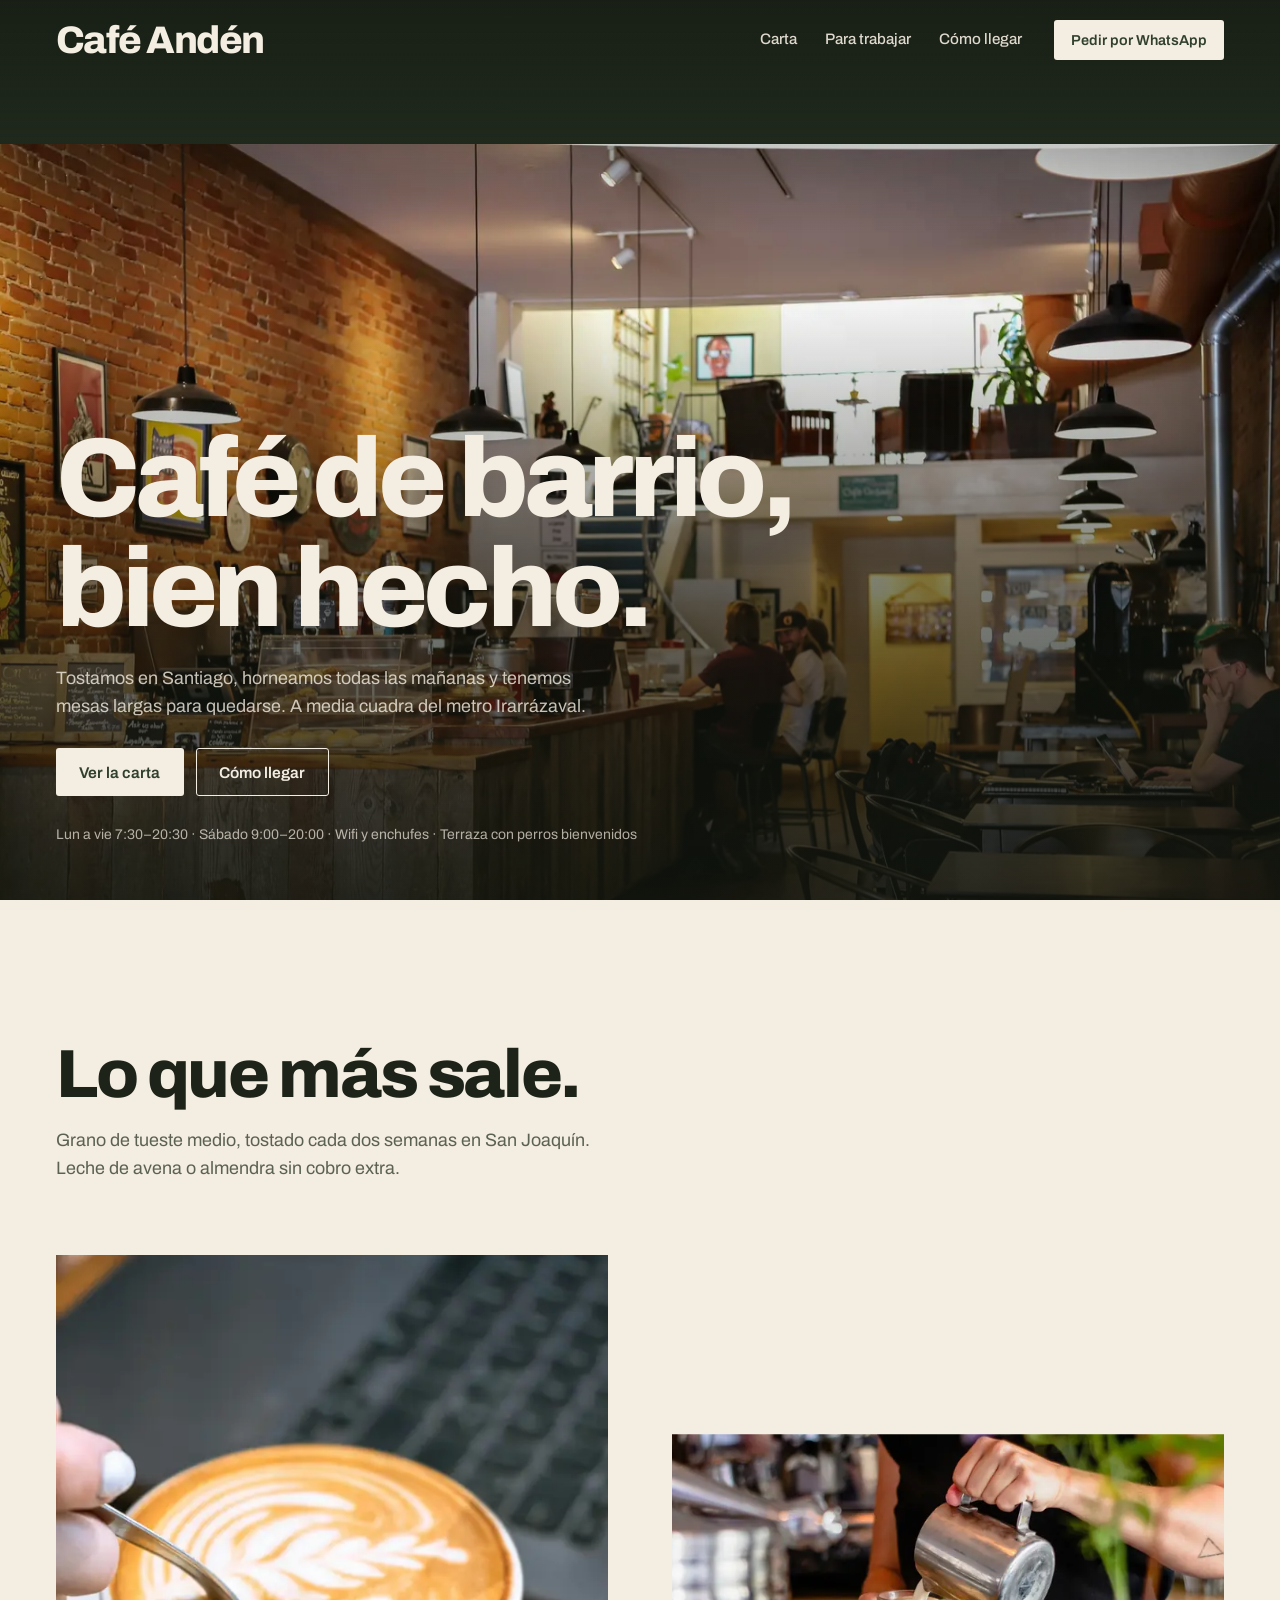
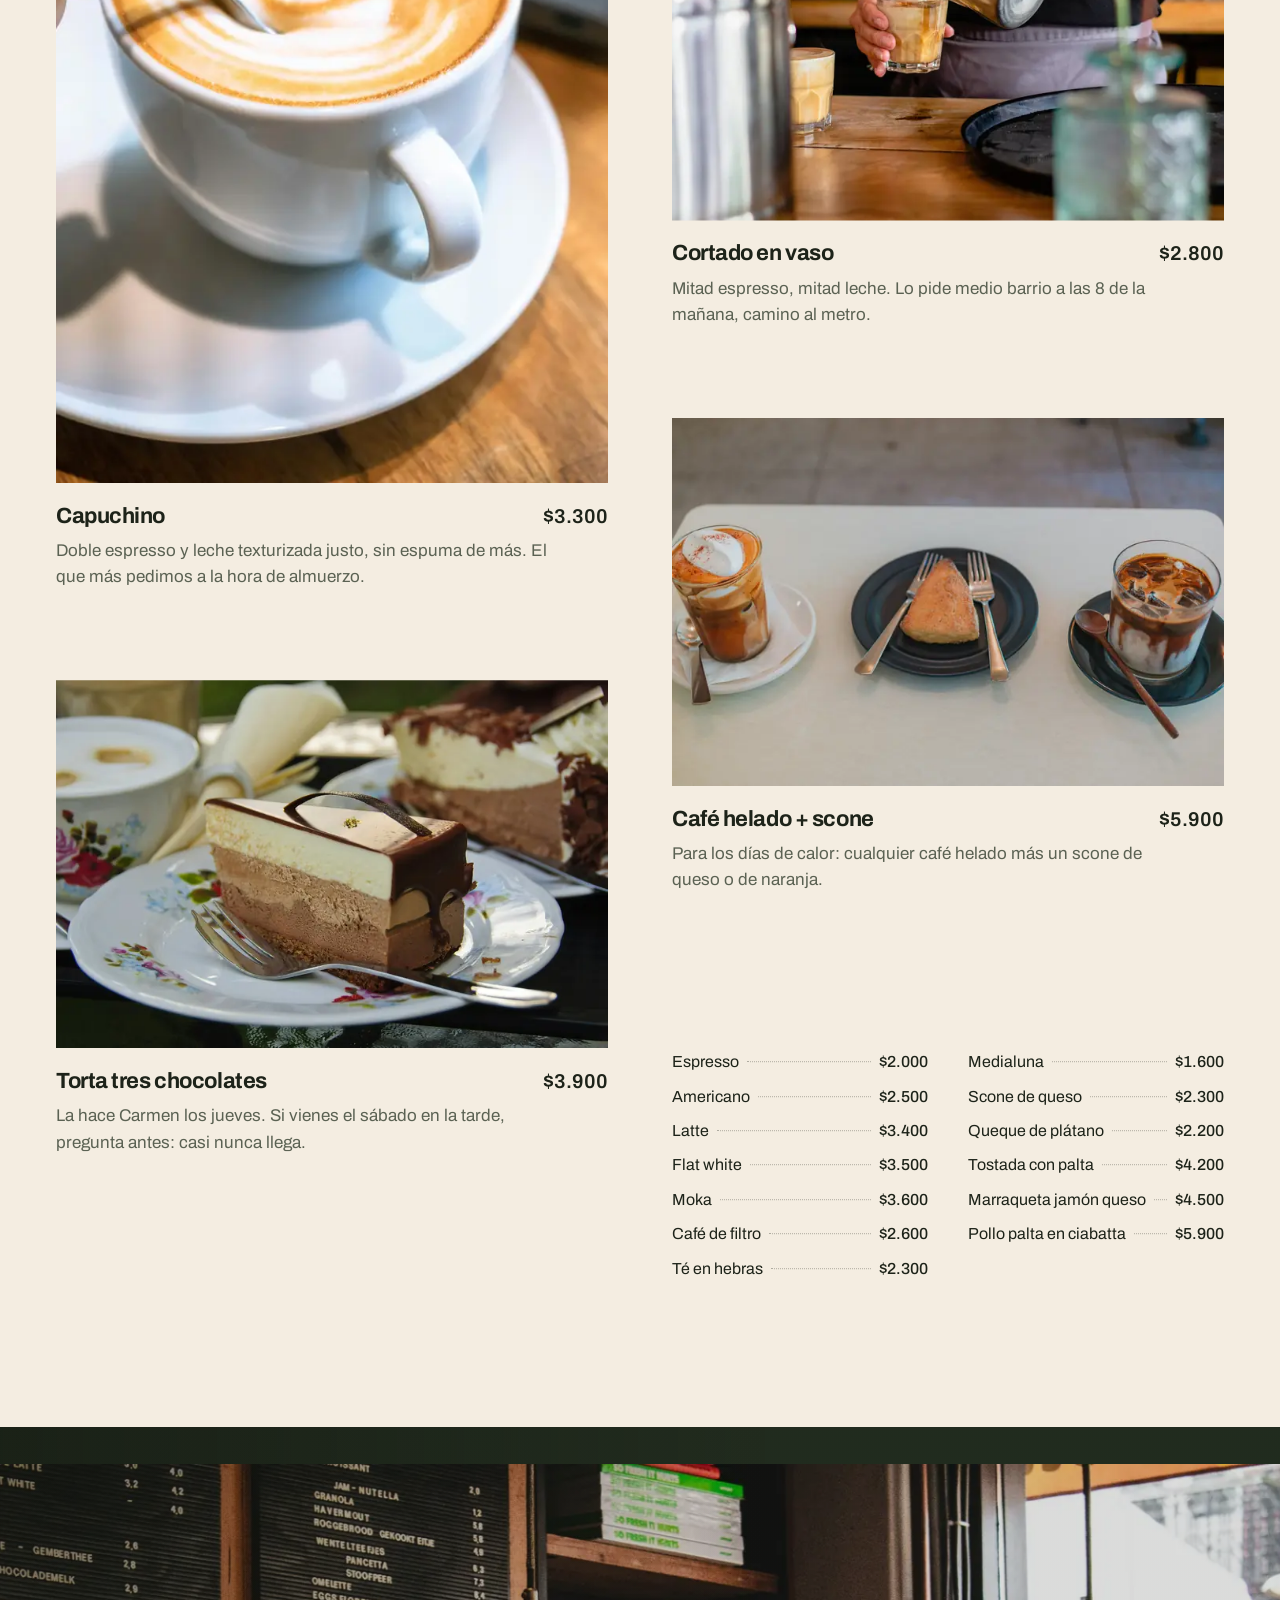
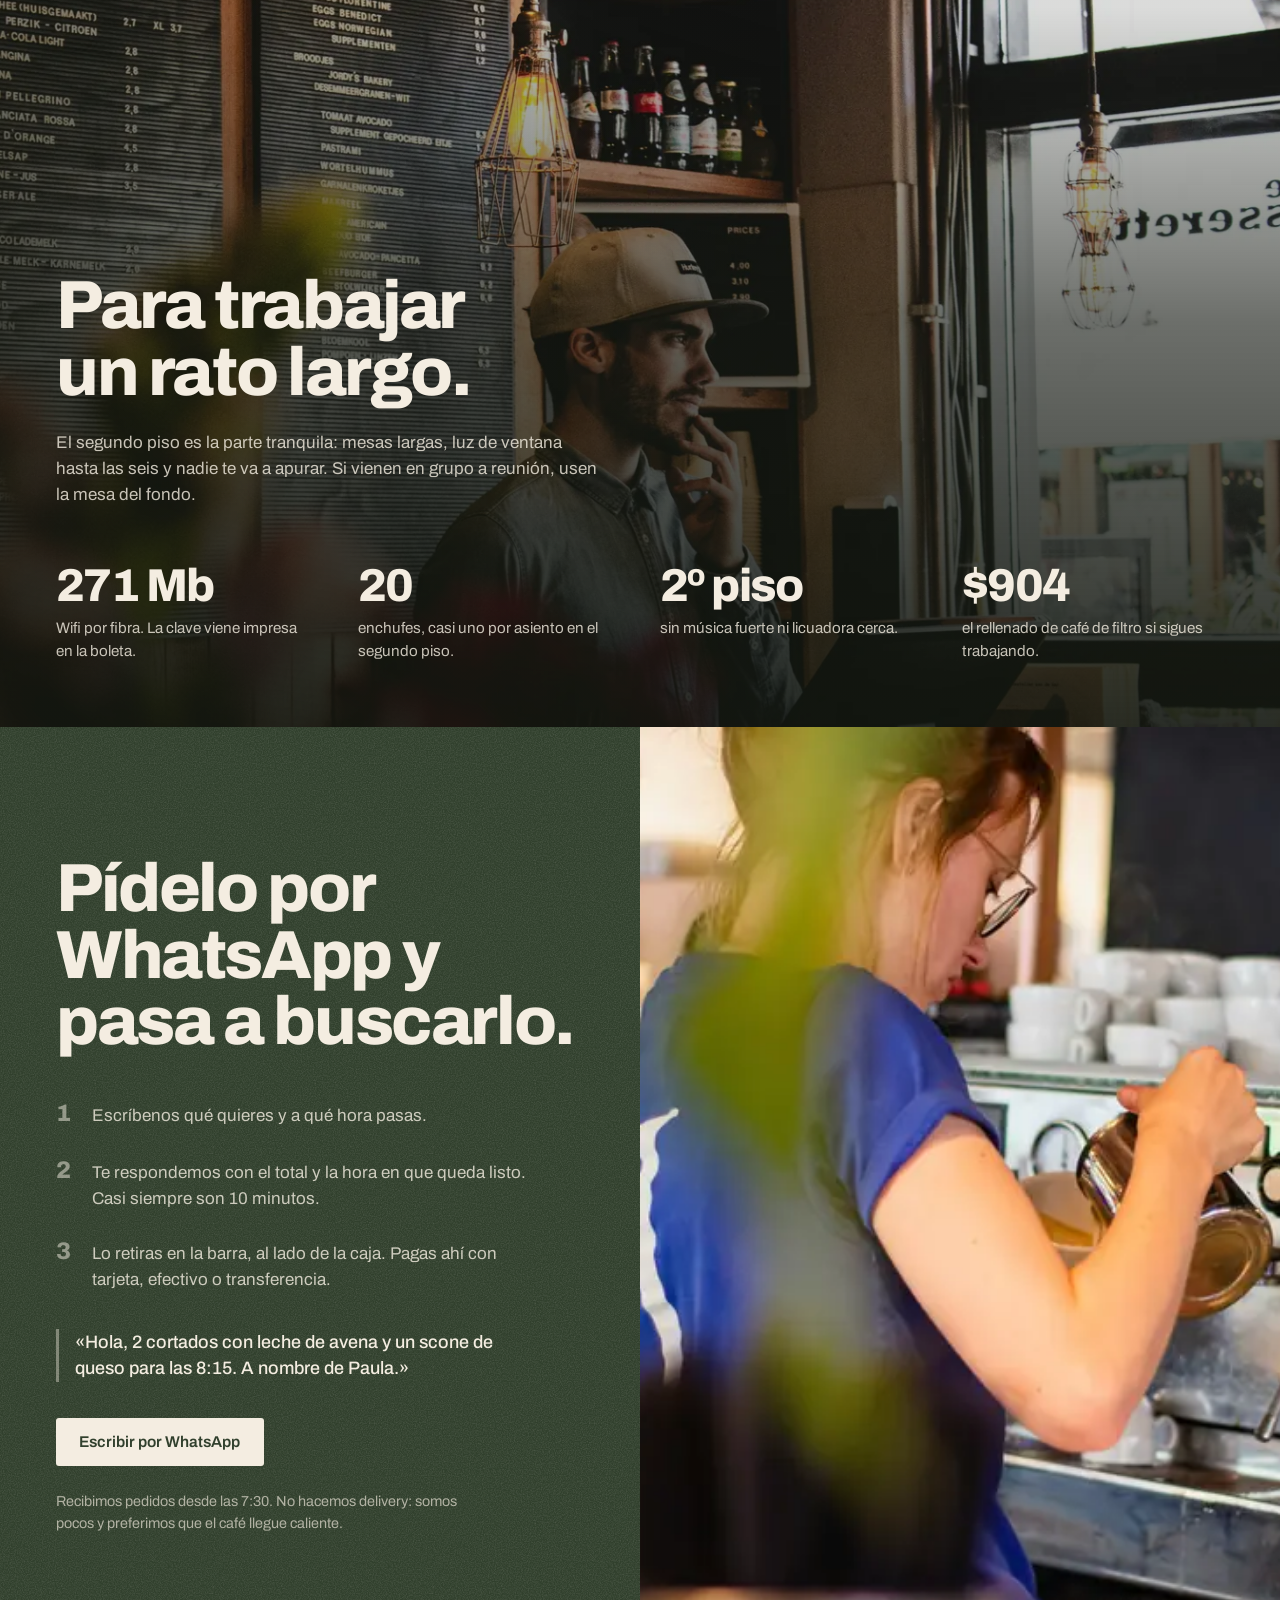
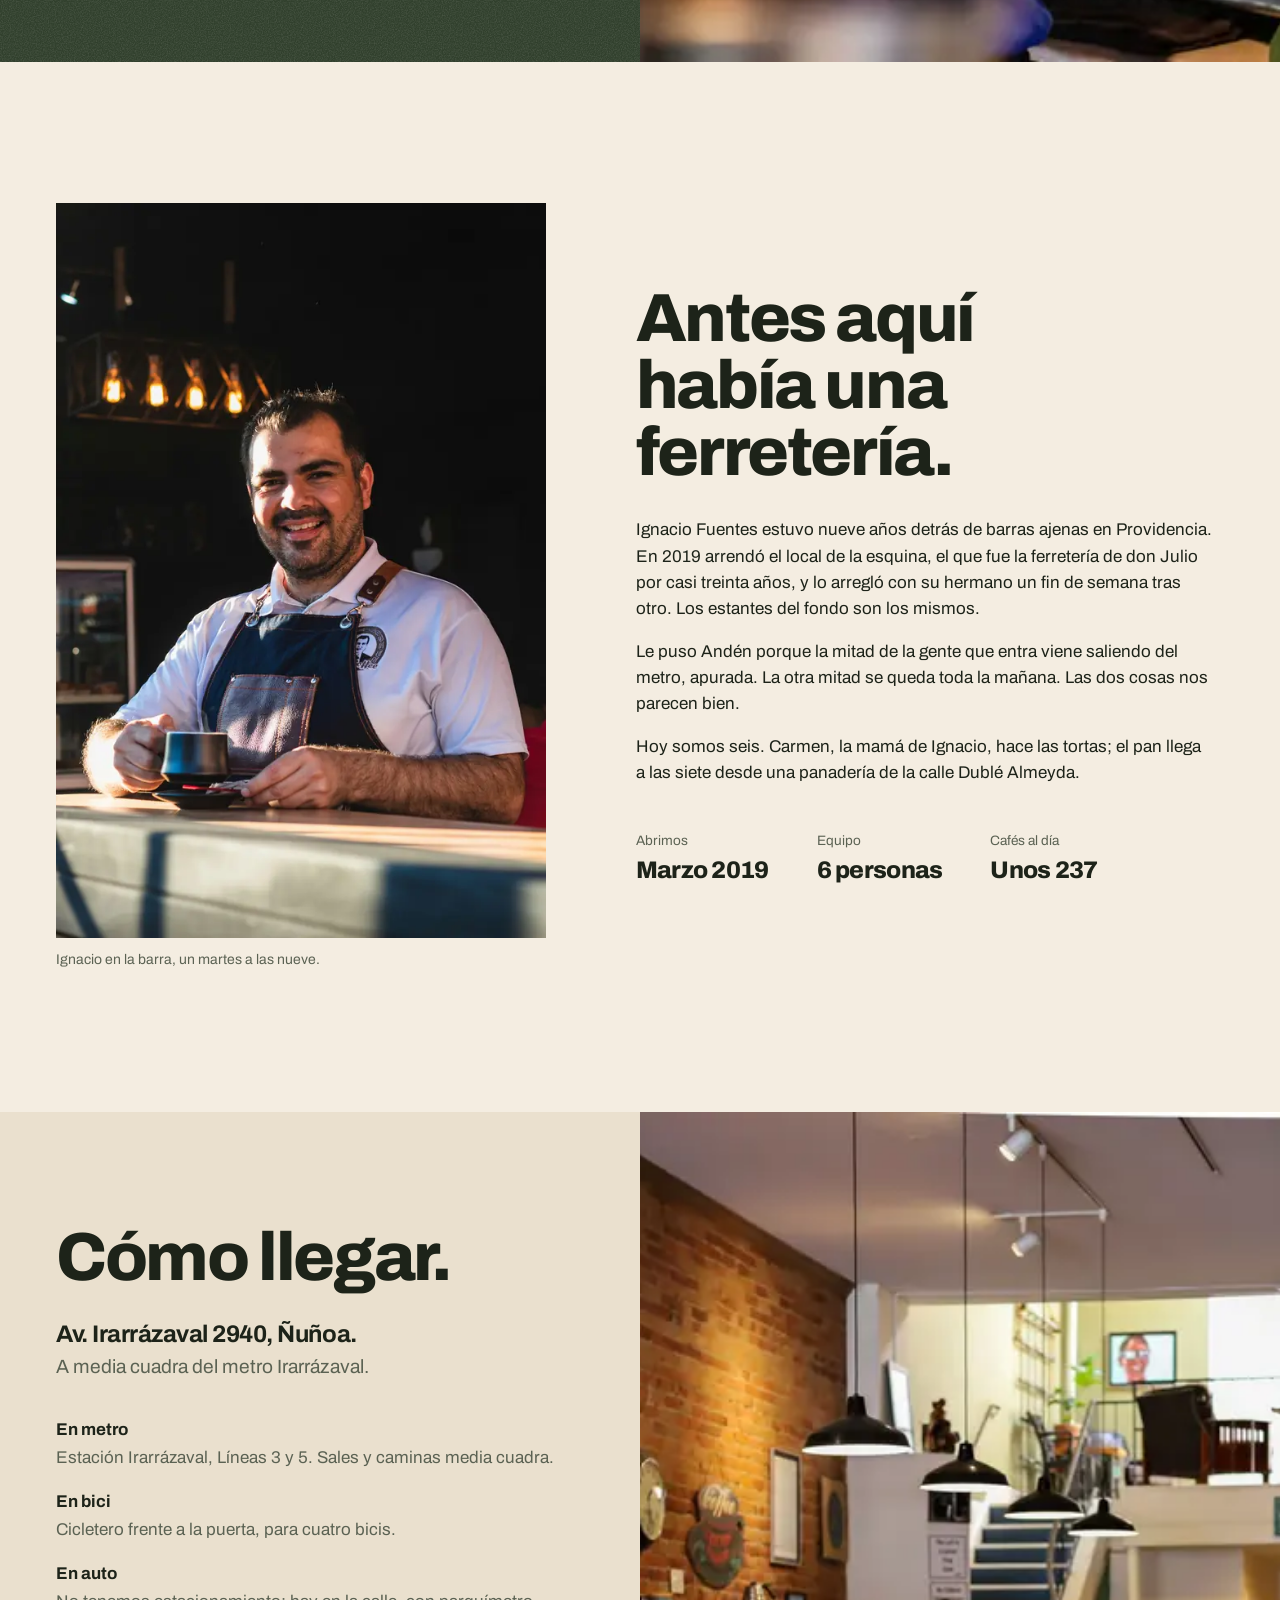
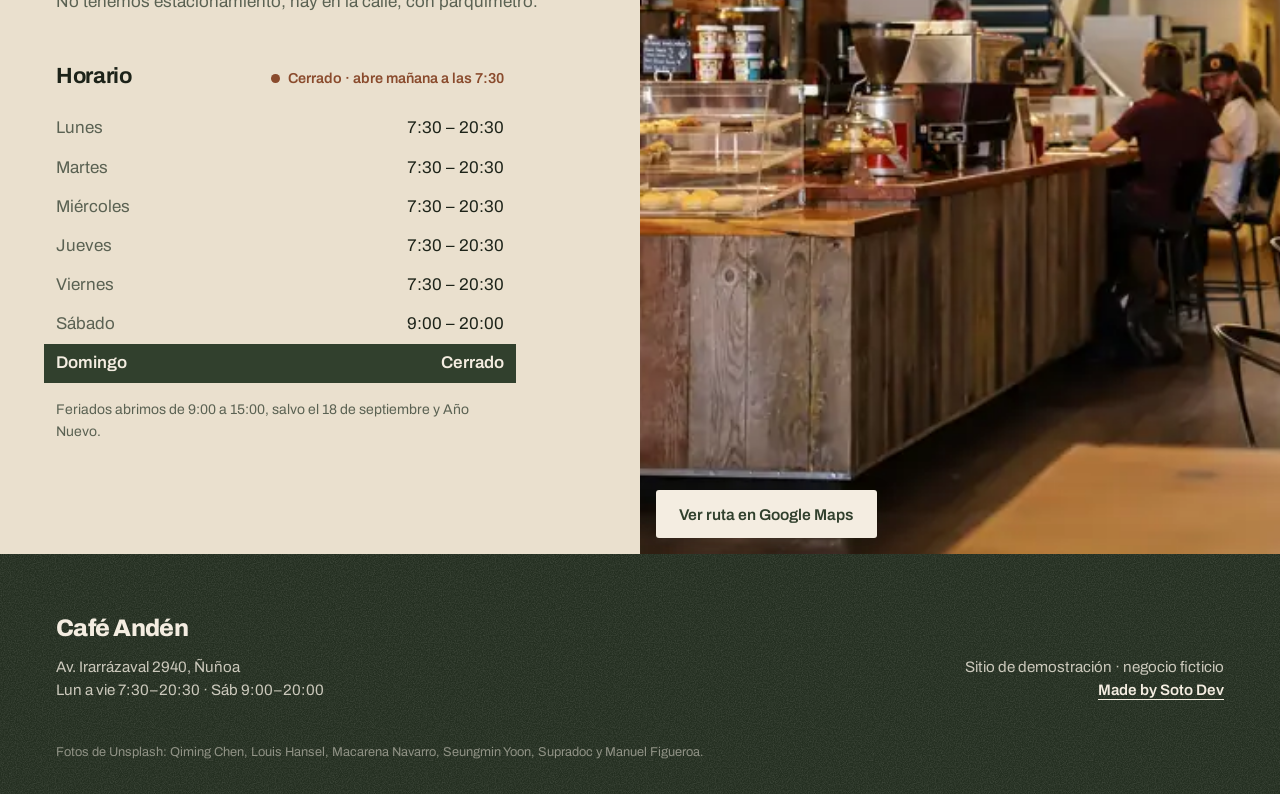
==== index.html @ f01f34ca "Add Café Andén landing demo Static one-page site for a fictional neighborhood café: hero, featured m" ====
<!doctype html>
<html lang="es-CL">
<head>
  <meta charset="utf-8">
  <script>document.documentElement.classList.add('js')</script>
  <meta name="viewport" content="width=device-width, initial-scale=1">
  <title>Café Andén · Café de barrio en Ñuñoa</title>
  <meta name="description" content="Cafetería de barrio a media cuadra del metro Irarrázaval. Café tostado en Santiago, horneado del día, wifi y enchufes, pedidos por WhatsApp para retirar.">
  <meta name="theme-color" content="#31402D">
  <link rel="icon" href="favicon.svg" type="image/svg+xml">

  <meta property="og:type" content="website">
  <meta property="og:title" content="Café Andén · Café de barrio, bien hecho">
  <meta property="og:description" content="A media cuadra del metro Irarrázaval. Wifi, enchufes y pedidos por WhatsApp para retirar.">
  <meta property="og:image" content="https://cafeteria.sotodev.cl/img/og.jpg">
  <meta property="og:url" content="https://cafeteria.sotodev.cl/">

  <link rel="preconnect" href="https://fonts.googleapis.com">
  <link rel="preconnect" href="https://fonts.gstatic.com" crossorigin>
  <link href="https://fonts.googleapis.com/css2?family=Archivo:wght@400;500;600;700;800&display=swap" rel="stylesheet">
  <link rel="preload" as="image" href="img/local-1600.webp"
        imagesrcset="img/local-960.webp 960w, img/local-1600.webp 1600w, img/local-2400.webp 2400w" imagesizes="100vw">
  <link rel="stylesheet" href="styles.css">
</head>
<body>

  <!-- PORTADA -->
  <header class="hero" id="inicio">
    <img class="hero__img"
         src="img/local-1600.webp"
         srcset="img/local-960.webp 960w, img/local-1600.webp 1600w, img/local-2400.webp 2400w"
         sizes="100vw" width="1600" height="994"
         alt="Interior de Café Andén: barra de madera, muro de ladrillo y mesas con gente trabajando"
         fetchpriority="high">
    <div class="hero__shade" aria-hidden="true"></div>

    <nav class="nav wrap" aria-label="Principal">
      <a class="nav__brand" href="#inicio">Café Andén</a>
      <ul class="nav__links">
        <li><a href="#carta">Carta</a></li>
        <li><a href="#trabajar">Para trabajar</a></li>
        <li><a href="#llegar">Cómo llegar</a></li>
      </ul>
      <a class="btn btn--cream btn--sm js-wa" href="#pedir">Pedir por WhatsApp</a>
    </nav>

    <div class="hero__content wrap">
      <h1 class="hero__title"><span class="line"><span>Café de barrio,</span></span> <span class="line"><span>bien hecho.</span></span></h1>
      <p class="hero__lead">Tostamos en Santiago, horneamos todas las mañanas y tenemos mesas largas para quedarse. A media cuadra del metro Irarrázaval.</p>
      <div class="hero__actions">
        <a class="btn btn--cream" href="#carta">Ver la carta</a>
        <a class="btn btn--outline" href="#llegar">Cómo llegar</a>
      </div>
      <p class="hero__meta">Lun a vie 7:30–20:30 · Sábado 9:00–20:00 · Wifi y enchufes · Terraza con perros bienvenidos</p>
    </div>
  </header>

  <main>

    <!-- CARTA -->
    <section class="carta" id="carta" aria-labelledby="carta-title">
      <div class="wrap">
        <div class="sec-head">
          <h2 id="carta-title" class="h2">Lo que más sale.</h2>
          <p class="sec-head__text">Grano de tueste medio, tostado cada dos semanas en San Joaquín. Leche de avena o almendra sin cobro extra.</p>
        </div>

        <div class="destacados">
          <div class="destacados__col">
            <figure class="prod">
              <img src="img/capuchino-600.webp"
                   srcset="img/capuchino-600.webp 600w, img/capuchino-1100.webp 1100w"
                   sizes="(min-width: 860px) 46vw, 100vw" width="600" height="900" loading="lazy"
                   alt="Capuchino con arte latte en taza blanca, junto a un notebook">
              <figcaption>
                <div class="prod__row"><h3 class="prod__name">Capuchino</h3><span class="prod__price">$3.300</span></div>
                <p class="prod__desc">Doble espresso y leche texturizada justo, sin espuma de más. El que más pedimos a la hora de almuerzo.</p>
              </figcaption>
            </figure>

            <figure class="prod">
              <img src="img/torta-700.webp"
                   srcset="img/torta-700.webp 700w, img/torta-1300.webp 1300w"
                   sizes="(min-width: 860px) 46vw, 100vw" width="700" height="467" loading="lazy"
                   alt="Porción de torta tres chocolates con cobertura brillante">
              <figcaption>
                <div class="prod__row"><h3 class="prod__name">Torta tres chocolates</h3><span class="prod__price">$3.900</span></div>
                <p class="prod__desc">La hace Carmen los jueves. Si vienes el sábado en la tarde, pregunta antes: casi nunca llega.</p>
              </figcaption>
            </figure>
          </div>

          <div class="destacados__col destacados__col--offset">
            <figure class="prod">
              <img src="img/cortado-700.webp"
                   srcset="img/cortado-700.webp 700w, img/cortado-1300.webp 1300w"
                   sizes="(min-width: 860px) 46vw, 100vw" width="700" height="490" loading="lazy"
                   alt="Barista sirviendo leche en un cortado en vaso de vidrio">
              <figcaption>
                <div class="prod__row"><h3 class="prod__name">Cortado en vaso</h3><span class="prod__price">$2.800</span></div>
                <p class="prod__desc">Mitad espresso, mitad leche. Lo pide medio barrio a las 8 de la mañana, camino al metro.</p>
              </figcaption>
            </figure>

            <figure class="prod">
              <img src="img/helado-scone-700.webp"
                   srcset="img/helado-scone-700.webp 700w, img/helado-scone-1300.webp 1300w"
                   sizes="(min-width: 860px) 46vw, 100vw" width="700" height="467" loading="lazy"
                   alt="Moka helado con crema, scone en plato negro y café helado con leche">
              <figcaption>
                <div class="prod__row"><h3 class="prod__name">Café helado + scone</h3><span class="prod__price">$5.900</span></div>
                <p class="prod__desc">Para los días de calor: cualquier café helado más un scone de queso o de naranja.</p>
              </figcaption>
            </figure>

            <div class="menu">
              <h3 class="menu__title">El resto de la carta</h3>
              <div class="menu__groups">
                <ul class="menu__list" aria-label="Café y bebidas">
                  <li><span>Espresso</span><i></i><span>$2.000</span></li>
                  <li><span>Americano</span><i></i><span>$2.500</span></li>
                  <li><span>Latte</span><i></i><span>$3.400</span></li>
                  <li><span>Flat white</span><i></i><span>$3.500</span></li>
                  <li><span>Moka</span><i></i><span>$3.600</span></li>
                  <li><span>Café de filtro</span><i></i><span>$2.600</span></li>
                  <li><span>Té en hebras</span><i></i><span>$2.300</span></li>
                </ul>
                <ul class="menu__list" aria-label="Para comer">
                  <li><span>Medialuna</span><i></i><span>$1.600</span></li>
                  <li><span>Scone de queso</span><i></i><span>$2.300</span></li>
                  <li><span>Queque de plátano</span><i></i><span>$2.200</span></li>
                  <li><span>Tostada con palta</span><i></i><span>$4.200</span></li>
                  <li><span>Marraqueta jamón queso</span><i></i><span>$4.500</span></li>
                  <li><span>Pollo palta en ciabatta</span><i></i><span>$5.900</span></li>
                </ul>
              </div>
            </div>
          </div>
        </div>
      </div>
    </section>

    <!-- PARA TRABAJAR -->
    <section class="bleed" id="trabajar" aria-labelledby="trabajar-title">
      <img class="bleed__img"
           src="img/barra-1600.webp"
           srcset="img/barra-960.webp 960w, img/barra-1600.webp 1600w, img/barra-2400.webp 2400w"
           sizes="100vw" width="1600" height="1117" loading="lazy"
           alt="Barista en la barra frente a la pizarra con la carta y una ventana grande">
      <div class="bleed__shade" aria-hidden="true"></div>
      <div class="bleed__content wrap">
        <h2 id="trabajar-title" class="h2">Para trabajar<br>un rato largo.</h2>
        <p class="bleed__lead">El segundo piso es la parte tranquila: mesas largas, luz de ventana hasta las seis y nadie te va a apurar. Si vienen en grupo a reunión, usen la mesa del fondo.</p>
        <ul class="datos">
          <li><strong data-count="300" data-suffix=" Mb">300 Mb</strong><span>Wifi por fibra. La clave viene impresa en la boleta.</span></li>
          <li><strong data-count="22">22</strong><span>enchufes, casi uno por asiento en el segundo piso.</span></li>
          <li><strong>2º piso</strong><span>sin música fuerte ni licuadora cerca.</span></li>
          <li><strong data-count="1000" data-prefix="$">$1.000</strong><span>el rellenado de café de filtro si sigues trabajando.</span></li>
        </ul>
      </div>
    </section>

    <!-- PEDIDOS POR WHATSAPP -->
    <section class="pedir" id="pedir" aria-labelledby="pedir-title">
      <div class="pedir__grid">
        <div class="pedir__text">
          <h2 id="pedir-title" class="h2">Pídelo por WhatsApp y pasa a buscarlo.</h2>
          <ol class="pasos">
            <li><span class="pasos__n">1</span><p>Escríbenos qué quieres y a qué hora pasas.</p></li>
            <li><span class="pasos__n">2</span><p>Te respondemos con el total y la hora en que queda listo. Casi siempre son 10 minutos.</p></li>
            <li><span class="pasos__n">3</span><p>Lo retiras en la barra, al lado de la caja. Pagas ahí con tarjeta, efectivo o transferencia.</p></li>
          </ol>
          <p class="pedir__ejemplo">«Hola, 2 cortados con leche de avena y un scone de queso para las 8:15. A nombre de Paula.»</p>
          <a class="btn btn--cream js-wa" href="#pedir">Escribir por WhatsApp</a>
          <p class="pedir__nota">Recibimos pedidos desde las 7:30. No hacemos delivery: somos pocos y preferimos que el café llegue caliente.</p>
        </div>
        <div class="pedir__foto">
          <img src="img/barista-800.webp"
               srcset="img/barista-800.webp 800w, img/barista-1400.webp 1400w"
               sizes="(min-width: 860px) 50vw, 100vw" width="800" height="533" loading="lazy"
               alt="Barista preparando un café en la máquina de espresso, con tazas apiladas detrás">
        </div>
      </div>
    </section>

    <!-- HISTORIA -->
    <section class="historia" id="historia" aria-labelledby="historia-title">
      <div class="wrap historia__grid">
        <figure class="historia__foto">
          <img src="img/ignacio-600.webp"
               srcset="img/ignacio-600.webp 600w, img/ignacio-1100.webp 1100w"
               sizes="(min-width: 860px) 40vw, 100vw" width="600" height="900" loading="lazy"
               alt="Ignacio, dueño de Café Andén, sonriendo en la barra con una taza en la mano">
          <figcaption>Ignacio en la barra, un martes a las nueve.</figcaption>
        </figure>
        <div class="historia__text">
          <h2 id="historia-title" class="h2">Antes aquí había una ferretería.</h2>
          <p>Ignacio Fuentes estuvo nueve años detrás de barras ajenas en Providencia. En 2019 arrendó el local de la esquina, el que fue la ferretería de don Julio por casi treinta años, y lo arregló con su hermano un fin de semana tras otro. Los estantes del fondo son los mismos.</p>
          <p>Le puso Andén porque la mitad de la gente que entra viene saliendo del metro, apurada. La otra mitad se queda toda la mañana. Las dos cosas nos parecen bien.</p>
          <p>Hoy somos seis. Carmen, la mamá de Ignacio, hace las tortas; el pan llega a las siete desde una panadería de la calle Dublé Almeyda.</p>
          <dl class="historia__datos">
            <div><dt>Abrimos</dt><dd>Marzo 2019</dd></div>
            <div><dt>Equipo</dt><dd>6 personas</dd></div>
            <div><dt>Cafés al día</dt><dd data-count="340" data-prefix="Unos ">Unos 340</dd></div>
          </dl>
        </div>
      </div>
    </section>

    <!-- CÓMO LLEGAR -->
    <section class="llegar" id="llegar" aria-labelledby="llegar-title">
      <div class="llegar__grid">
        <div class="llegar__info">
          <h2 id="llegar-title" class="h2">Cómo llegar.</h2>
          <p class="llegar__dir">Av. Irarrázaval 2940, Ñuñoa.<br><span>A media cuadra del metro Irarrázaval.</span></p>

          <dl class="llegar__como">
            <div><dt>En metro</dt><dd>Estación Irarrázaval, Líneas 3 y 5. Sales y caminas media cuadra.</dd></div>
            <div><dt>En bici</dt><dd>Cicletero frente a la puerta, para cuatro bicis.</dd></div>
            <div><dt>En auto</dt><dd>No tenemos estacionamiento; hay en la calle, con parquímetro.</dd></div>
          </dl>

          <div class="llegar__horario">
          <div class="llegar__horario-head">
            <h3 class="h3">Horario</h3>
            <p class="estado" id="estado" hidden></p>
          </div>
          <ul class="horario" id="horario">
            <li data-days="1"><span>Lunes</span><span>7:30 – 20:30</span></li>
            <li data-days="2"><span>Martes</span><span>7:30 – 20:30</span></li>
            <li data-days="3"><span>Miércoles</span><span>7:30 – 20:30</span></li>
            <li data-days="4"><span>Jueves</span><span>7:30 – 20:30</span></li>
            <li data-days="5"><span>Viernes</span><span>7:30 – 20:30</span></li>
            <li data-days="6"><span>Sábado</span><span>9:00 – 20:00</span></li>
            <li data-days="0"><span>Domingo</span><span>Cerrado</span></li>
          </ul>
          <p class="llegar__nota">Feriados abrimos de 9:00 a 15:00, salvo el 18 de septiembre y Año Nuevo.</p>
          </div>
        </div>

        <div class="mapa" id="mapa">
          <img class="mapa__fallback"
               src="img/local-960.webp"
               srcset="img/local-960.webp 960w, img/local-1600.webp 1600w"
               sizes="(min-width: 860px) 50vw, 100vw" width="960" height="597" loading="lazy"
               alt="Interior de Café Andén">
          <iframe class="mapa__frame" title="Mapa: Café Andén, a media cuadra del metro Irarrázaval"
                  data-src="https://www.google.com/maps/embed/v1/place?key=__GOOGLE_MAPS_API_KEY__&amp;q=Metro+Irarr%C3%A1zaval,+%C3%91u%C3%B1oa&amp;zoom=16&amp;language=es&amp;region=CL"
                  loading="lazy" referrerpolicy="strict-origin-when-cross-origin" allowfullscreen></iframe>
          <a class="btn btn--cream mapa__btn" href="https://www.google.com/maps/dir/?api=1&amp;destination=Metro+Irarr%C3%A1zaval+%C3%91u%C3%B1oa" target="_blank" rel="noopener">Ver ruta en Google Maps</a>
        </div>
      </div>
    </section>

  </main>

  <footer class="footer">
    <div class="wrap footer__grid">
      <div>
        <p class="footer__brand">Café Andén</p>
        <p>Av. Irarrázaval 2940, Ñuñoa<br>Lun a vie 7:30–20:30 · Sáb 9:00–20:00</p>
      </div>
      <div class="footer__demo">
        <p>Sitio de demostración · negocio ficticio</p>
        <p><a href="https://sotodev.cl" target="_blank" rel="noopener">Made by Soto Dev</a></p>
      </div>
    </div>
    <div class="wrap footer__credits">
      Fotos de Unsplash: Qiming Chen, Louis Hansel, Macarena Navarro, Seungmin Yoon, Supradoc y Manuel Figueroa.
    </div>
  </footer>

  <a class="wa-bar js-wa" id="wa-bar" href="#pedir" aria-hidden="true" tabindex="-1">Pedir por WhatsApp para retirar</a>

  <script src="main.js" defer></script>
</body>
</html>
---- styles.css ----
:root {
  --cream: #F4EDE1;
  --sand: #EAE0CE;
  --green: #31402D;
  --green-deep: #242F21;
  --ink: #1D2319;
  --muted: #5B6253;
  --on-dark: rgba(244, 237, 225, 0.8);
  --gutter: clamp(16px, 4.5vw, 56px);
  --max: 1240px;
  --font: "Archivo", system-ui, -apple-system, "Segoe UI", sans-serif;
}

*, *::before, *::after { box-sizing: border-box; }

html { scroll-behavior: smooth; -webkit-text-size-adjust: 100%; }
@media (prefers-reduced-motion: reduce) { html { scroll-behavior: auto; } }

body {
  margin: 0;
  background: var(--cream);
  color: var(--ink);
  font-family: var(--font);
  font-size: 1.0625rem;
  line-height: 1.55;
  -webkit-font-smoothing: antialiased;
}

img { display: block; max-width: 100%; height: auto; }
h1, h2, h3, p, ul, ol, dl, dd, figure { margin: 0; }
ul, ol { padding: 0; list-style: none; }
a { color: inherit; }

:focus-visible { outline: 2px solid currentColor; outline-offset: 3px; }

.wrap {
  width: 100%;
  max-width: calc(var(--max) + var(--gutter) * 2);
  margin-inline: auto;
  padding-inline: var(--gutter);
}

/* ---------- Type ---------- */
.h2 {
  font-size: clamp(2.25rem, 5.4vw, 4.25rem);
  font-weight: 800;
  line-height: 0.98;
  letter-spacing: -0.035em;
  text-wrap: balance;
}
.h3 {
  font-size: 1.375rem;
  font-weight: 700;
  letter-spacing: -0.015em;
}

/* ---------- Buttons ---------- */
.btn {
  display: inline-flex;
  align-items: center;
  justify-content: center;
  min-height: 48px;
  padding: 0 1.4rem;
  border: 1.5px solid transparent;
  border-radius: 3px;
  font: 600 0.975rem/1 var(--font);
  text-decoration: none;
  white-space: nowrap;
  transition: background-color .18s, color .18s, border-color .18s;
}
.btn--sm { min-height: 40px; padding: 0 1rem; font-size: 0.9rem; }
.btn--cream { background: var(--cream); color: var(--green); }
.btn--cream:hover { background: #fff; }
.btn--outline { border-color: var(--cream); color: var(--cream); }
.btn--outline:hover { background: var(--cream); color: var(--green); }
.btn--green { background: var(--green); color: var(--cream); }
.btn--green:hover { background: var(--green-deep); }

/* ---------- Hero ---------- */
.hero {
  position: relative;
  min-height: 100vh;
  min-height: 100svh;
  display: flex;
  flex-direction: column;
  color: var(--cream);
  background: var(--green-deep);
  overflow: hidden;
}
.hero__img {
  position: absolute; inset: 0;
  width: 100%; height: 100%;
  object-fit: cover;
  object-position: 40% 50%;
}
.hero__shade {
  position: absolute; inset: 0;
  background:
    linear-gradient(to bottom, rgba(18,22,15,.62) 0%, rgba(18,22,15,0) 26%),
    linear-gradient(to top, rgba(18,22,15,.86) 0%, rgba(18,22,15,.5) 38%, rgba(18,22,15,0) 66%);
}
.nav {
  position: relative; z-index: 2;
  display: flex; align-items: center; gap: 2rem;
  padding-top: 1.25rem; padding-bottom: 1.25rem;
}
.nav__brand {
  font-weight: 800;
  font-size: clamp(1.75rem, 3vw, 2.5rem);
  letter-spacing: -0.04em;
  line-height: 1;
  text-decoration: none; margin-right: auto;
}
.nav__links { display: flex; gap: 1.75rem; font-size: 0.95rem; font-weight: 500; }
.nav__links a { text-decoration: none; opacity: .9; }
.nav__links a:hover { opacity: 1; text-decoration: underline; text-underline-offset: 4px; }

.hero__content {
  position: relative; z-index: 2;
  margin-top: auto;
  padding-bottom: clamp(2rem, 6vh, 4rem);
}
.hero__title {
  font-size: clamp(3rem, 9vw, 7rem);
  font-weight: 800;
  line-height: 0.92;
  letter-spacing: -0.045em;
  max-width: 11ch;
}
.hero__lead {
  max-width: 34rem;
  margin-top: 1.5rem;
  font-size: clamp(1.02rem, 1.4vw, 1.15rem);
  color: var(--on-dark);
}
.hero__actions { display: flex; flex-wrap: wrap; gap: .75rem; margin-top: 1.75rem; }
.hero__meta {
  margin-top: 1.75rem;
  font-size: 0.875rem;
  color: rgba(244,237,225,.7);
}

/* ---------- Section head ---------- */
.sec-head {
  display: grid;
  gap: 1.25rem;
  margin-bottom: clamp(2.5rem, 6vw, 4.5rem);
}
.sec-head__text { max-width: 34rem; color: var(--muted); font-size: clamp(1.02rem, 1.4vw, 1.15rem); }

/* ---------- Carta ---------- */
.carta { padding-block: clamp(4.5rem, 11vw, 9rem); }

.destacados { display: grid; gap: 3.5rem; }
.destacados__col { display: grid; gap: 3.5rem; align-content: start; }
@media (min-width: 860px) {
  .destacados { grid-template-columns: 1fr 1fr; gap: clamp(2.5rem, 5vw, 5rem); }
  .destacados__col { gap: clamp(4rem, 7vw, 6rem); }
  .destacados__col--offset { padding-top: clamp(6rem, 14vw, 12rem); }
}

/* product photos are never cropped: natural ratio only */
.prod img { width: 100%; height: auto; background: var(--sand); }
.prod figcaption { padding-top: 1.1rem; }
.prod__row { display: flex; align-items: baseline; justify-content: space-between; gap: 1rem; }
.prod__name { font-size: 1.375rem; font-weight: 700; letter-spacing: -0.02em; line-height: 1.15; }
.prod__price { font-size: 1.25rem; font-weight: 600; font-variant-numeric: tabular-nums; white-space: nowrap; }
.prod__desc { margin-top: .4rem; color: var(--muted); max-width: 32rem; }

.menu { padding-top: .5rem; }
.menu__title { font-size: 1.375rem; font-weight: 700; letter-spacing: -0.02em; margin-bottom: 1.25rem; }
.menu__groups { display: grid; gap: 1.75rem; }
@media (min-width: 560px) and (max-width: 859px), (min-width: 1100px) {
  .menu__groups { grid-template-columns: 1fr 1fr; gap: 2.5rem; }
}
.menu__list li {
  display: flex; align-items: baseline; gap: .5rem;
  padding: .3rem 0;
  font-size: 1rem;
}
.menu__list i {
  flex: 1;
  border-bottom: 1.5px dotted rgba(29,35,25,.32);
  transform: translateY(-.3em);
}
.menu__list li span:last-child { font-variant-numeric: tabular-nums; font-weight: 500; }

/* ---------- Full-bleed photo section ---------- */
.bleed {
  position: relative;
  min-height: 100vh;
  min-height: 100svh;
  display: flex;
  align-items: flex-end;
  color: var(--cream);
  background: var(--green-deep);
  overflow: hidden;
}
.bleed__img {
  position: absolute; inset: 0;
  width: 100%; height: 100%;
  object-fit: cover;
  object-position: 55% 40%;
}
.bleed__shade {
  position: absolute; inset: 0;
  background:
    linear-gradient(to top, rgba(18,22,15,.9) 0%, rgba(18,22,15,.62) 45%, rgba(18,22,15,.15) 80%),
    linear-gradient(to right, rgba(18,22,15,.45) 0%, rgba(18,22,15,0) 60%);
}
.bleed__content {
  position: relative; z-index: 1;
  padding-top: 40vh;
  padding-bottom: clamp(2.5rem, 7vh, 5rem);
}
.bleed__lead { max-width: 34rem; margin-top: 1.5rem; color: var(--on-dark); }

.datos {
  display: grid;
  grid-template-columns: 1fr 1fr;
  gap: 1.75rem 1.5rem;
  margin-top: clamp(2.5rem, 6vh, 4rem);
}
@media (min-width: 860px) { .datos { grid-template-columns: repeat(4, 1fr); gap: 2.5rem; } }
.datos strong {
  display: block;
  font-size: clamp(1.9rem, 3.6vw, 3rem);
  font-weight: 800;
  letter-spacing: -0.035em;
  line-height: 1;
}
.datos span { display: block; margin-top: .5rem; font-size: .95rem; color: var(--on-dark); max-width: 16rem; }

/* ---------- Pedidos ---------- */
.pedir { background: var(--green); color: var(--cream); }
.pedir__grid { display: grid; }
.pedir__text {
  padding: clamp(4.5rem, 10vw, 8rem) var(--gutter);
}
.pasos { display: grid; gap: 1.25rem; margin-top: 2.5rem; max-width: 30rem; }
.pasos li { display: grid; grid-template-columns: 2.25rem 1fr; align-items: baseline; }
.pasos__n { font-size: 1.5rem; font-weight: 800; letter-spacing: -0.03em; color: rgba(244,237,225,.5); }
.pasos p { color: var(--on-dark); }
.pedir__ejemplo {
  margin: 2.25rem 0;
  padding-left: 1rem;
  border-left: 3px solid rgba(244,237,225,.4);
  max-width: 28rem;
  font-size: 1.125rem;
  font-weight: 500;
  line-height: 1.45;
}
.pedir__nota { margin-top: 1.5rem; max-width: 26rem; font-size: .9rem; color: rgba(244,237,225,.65); }
.pedir__foto img { width: 100%; height: 100%; object-fit: cover; aspect-ratio: 4 / 3; }

@media (min-width: 860px) {
  .pedir__grid { grid-template-columns: 1fr 1fr; min-height: 92vh; }
  .pedir__text {
    padding-left: max(var(--gutter), calc((100vw - var(--max)) / 2));
    padding-right: clamp(2rem, 5vw, 5rem);
    align-self: center;
  }
  .pedir__foto img { aspect-ratio: auto; object-position: 35% 50%; }
}

/* ---------- Historia ---------- */
.historia { padding-block: clamp(4.5rem, 11vw, 9rem); }
.historia__grid { display: grid; gap: 2.5rem; }
@media (min-width: 860px) {
  .historia__grid { grid-template-columns: 5fr 6fr; gap: clamp(3rem, 7vw, 7rem); align-items: center; }
}
.historia__foto img { width: 100%; }
.historia__foto figcaption { margin-top: .7rem; font-size: .875rem; color: var(--muted); }
.historia__text .h2 { max-width: 12ch; margin-bottom: 2rem; }
.historia__text p + p { margin-top: 1rem; }
.historia__text p { max-width: 36rem; }
.historia__datos {
  display: flex; flex-wrap: wrap; gap: 1.5rem 3rem;
  margin-top: 2.75rem;
}
.historia__datos dt { font-size: .85rem; color: var(--muted); }
.historia__datos dd { font-size: 1.5rem; font-weight: 800; letter-spacing: -0.03em; }

/* ---------- Cómo llegar ---------- */
.llegar { background: var(--sand); }
.llegar__grid { display: grid; }
.llegar__info { padding: clamp(4.5rem, 10vw, 7rem) var(--gutter); }
@media (min-width: 860px) {
  .llegar__grid { grid-template-columns: 1fr 1fr; min-height: 100vh; }
  .llegar__info {
    padding-left: max(var(--gutter), calc((100vw - var(--max)) / 2));
    padding-right: clamp(2rem, 5vw, 5rem);
    align-self: center;
  }
}
.llegar__dir {
  margin-top: 1.75rem;
  font-size: clamp(1.25rem, 2vw, 1.5rem);
  font-weight: 700;
  letter-spacing: -0.02em;
  line-height: 1.3;
}
.llegar__dir span { font-weight: 400; color: var(--muted); letter-spacing: 0; font-size: .8em; }

.llegar__como { display: grid; gap: 1.1rem; margin-top: 2.25rem; max-width: 32rem; }
.llegar__como dt { font-weight: 700; }
.llegar__como dd { margin: .1rem 0 0; color: var(--muted); }

.llegar__horario { margin-top: 2.75rem; max-width: 28rem; }
.llegar__horario-head { display: flex; flex-wrap: wrap; align-items: baseline; justify-content: space-between; gap: .25rem 1rem; }
.estado {
  display: inline-flex; align-items: center; gap: .5rem;
  font-size: .9rem; font-weight: 600;
}
.estado::before {
  content: ""; width: .55rem; height: .55rem; border-radius: 50%;
  background: currentColor;
}
.estado--open { color: #3C6B33; }
.estado--closed { color: #8A4B2D; }
.horario { margin-top: 1rem; }
.horario li {
  display: flex; justify-content: space-between; gap: 1rem;
  padding: .4rem .75rem;
  margin-inline: -.75rem;
  font-variant-numeric: tabular-nums;
}
.horario li span:first-child { color: var(--muted); }
.horario li.is-today { background: var(--green); color: var(--cream); font-weight: 600; }
.horario li.is-today span:first-child { color: var(--cream); }
.llegar__nota { margin-top: 1rem; font-size: .875rem; color: var(--muted); }

/* map fills its half edge to edge, like the photos */
.mapa {
  position: relative;
  min-height: 420px;
  background: var(--green-deep);
  overflow: hidden;
}
.mapa__fallback, .mapa__frame {
  position: absolute; inset: 0;
  width: 100%; height: 100%;
}
.mapa__fallback { object-fit: cover; object-position: 40% 50%; }
.mapa__frame { border: 0; display: none; filter: grayscale(.35) sepia(.12); }
.mapa.has-map .mapa__frame { display: block; }
.mapa.has-map .mapa__fallback { display: none; }
.mapa__btn {
  position: absolute; left: 1rem; bottom: 1rem; z-index: 1;
  box-shadow: 0 4px 18px rgba(18,22,15,.25);
}

/* ---------- Footer ---------- */
.footer {
  background: var(--green-deep);
  color: var(--on-dark);
  padding-block: 3.5rem 2rem;
  font-size: .95rem;
}
.footer__grid { display: grid; gap: 2rem; }
@media (min-width: 700px) {
  .footer__grid { grid-template-columns: 1fr auto; align-items: end; }
  .footer__demo { text-align: right; }
}
.footer__brand { font-size: 1.5rem; font-weight: 800; letter-spacing: -0.03em; color: var(--cream); margin-bottom: .5rem; }
.footer__demo a { color: var(--cream); font-weight: 600; text-underline-offset: 4px; }
.footer__credits { margin-top: 2.5rem; font-size: .8rem; color: rgba(244,237,225,.5); }

/* ---------- Mobile WhatsApp bar ---------- */
.wa-bar { display: none; }

@media (max-width: 859px) {
  .nav__links { display: none; }
  .nav { gap: 1rem; }

  .wa-bar {
    display: flex; align-items: center; justify-content: center;
    position: fixed; left: 12px; right: 12px;
    bottom: calc(12px + env(safe-area-inset-bottom));
    z-index: 20;
    min-height: 52px;
    background: var(--green);
    color: var(--cream);
    border-radius: 3px;
    font-weight: 600;
    text-decoration: none;
    box-shadow: 0 6px 24px rgba(18,22,15,.28);
    transform: translateY(160%);
    transition: transform .25s ease;
  }
  .wa-bar.is-visible { transform: none; }
  .footer { padding-bottom: 6rem; }
}

@media (max-width: 380px) {
  .nav .btn--sm { padding: 0 .75rem; font-size: .85rem; }
}

/* ---------- Motion ---------- */
:root { --ease: cubic-bezier(.2, .7, .15, 1); }

/* hero title lines slide up from a mask */
.hero__title .line { display: block; overflow: hidden; padding: .1em 0 .06em; margin: -.1em 0 -.06em; }
.hero__title .line > span { display: inline-block; }

.js .hero__img { animation: hero-zoom 2.4s var(--ease) both; }
.js .nav { animation: fade-down .9s var(--ease) .5s both; }
.js .hero__title .line > span { animation: line-up 1.1s var(--ease) both; }
.js .hero__title .line:nth-child(1) > span { animation-delay: .25s; }
.js .hero__title .line:nth-child(2) > span { animation-delay: .38s; }
.js .hero__lead    { animation: fade-up 1s var(--ease) .65s both; }
.js .hero__actions { animation: fade-up 1s var(--ease) .78s both; }
.js .hero__meta    { animation: fade-up 1s var(--ease) .9s both; }

@keyframes hero-zoom { from { scale: 1.1; } to { scale: 1; } }
@keyframes line-up   { from { transform: translateY(105%); } to { transform: none; } }
@keyframes fade-up   { from { opacity: 0; transform: translateY(22px); } to { opacity: 1; transform: none; } }
@keyframes fade-down { from { opacity: 0; transform: translateY(-14px); } to { opacity: 1; transform: none; } }

/* scroll reveal (classes added by main.js) */
.js .reveal {
  opacity: 0;
  transform: translateY(32px);
  transition: opacity .9s var(--ease), transform 1s var(--ease);
  transition-delay: var(--d, 0s);
}
.js .reveal.is-in { opacity: 1; transform: none; }

/* photos unveil from the bottom; never cropped once revealed */
.js .reveal-img img {
  clip-path: inset(100% 0 0 0);
  transition: clip-path 1.2s var(--ease), scale 1.8s var(--ease);
  transition-delay: var(--d, 0s);
}
.js .reveal-img.is-in img { clip-path: inset(0 0 0 0); }
.pedir__foto { overflow: hidden; }
.js .pedir__foto.reveal-img img { scale: 1.12; }
.js .pedir__foto.reveal-img.is-in img { scale: 1; }

/* parallax uses the independent `translate` property */
.hero__img, .bleed__img { will-change: translate; }

/* small hover life */
.btn { transition: background-color .18s, color .18s, border-color .18s, transform .18s var(--ease); }
.btn:hover { transform: translateY(-2px); }
.btn:active { transform: none; }
.horario li { transition: background-color .4s; }

@media (prefers-reduced-motion: reduce) {
  .js *, .js *::before, .js *::after {
    animation: none !important;
    transition: none !important;
  }
  .js .reveal { opacity: 1; transform: none; }
  .js .reveal-img img { clip-path: none; scale: 1; }
  .hero__img, .bleed__img { translate: none !important; }
}

/* ---------- Grain on flat green surfaces ---------- */
.pedir__text, .footer { position: relative; isolation: isolate; }
.pedir__text::before, .footer::before {
  content: "";
  position: absolute; inset: 0;
  z-index: -1;
  pointer-events: none;
  background-image: url("data:image/svg+xml,%3Csvg xmlns='http://www.w3.org/2000/svg' width='220' height='220'%3E%3Cfilter id='n'%3E%3CfeTurbulence type='fractalNoise' baseFrequency='.85' numOctaves='3' stitchTiles='stitch'/%3E%3CfeColorMatrix values='0 0 0 0 0.96 0 0 0 0 0.93 0 0 0 0 0.88 0 0 0 1.6 -0.55'/%3E%3C/filter%3E%3Crect width='100%25' height='100%25' filter='url(%23n)'/%3E%3C/svg%3E");
  background-size: 220px 220px;
  opacity: .13;
}
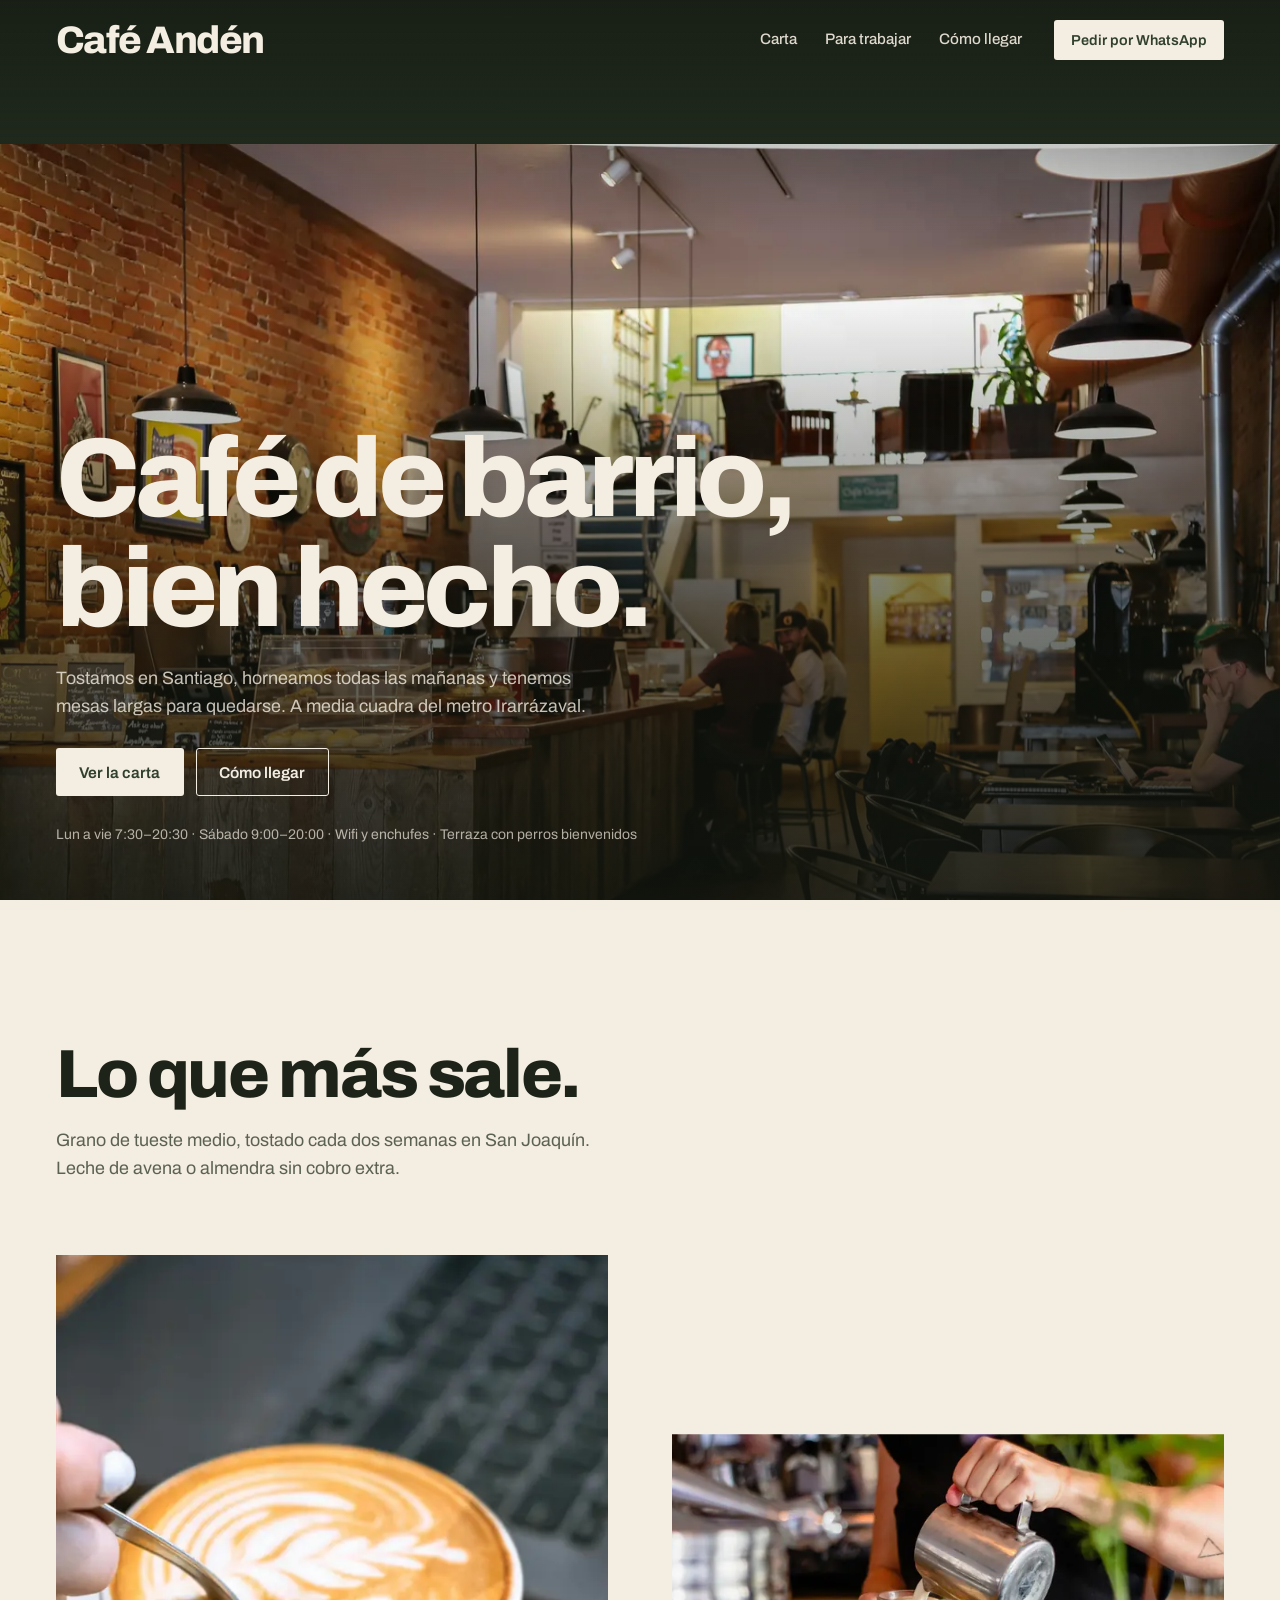
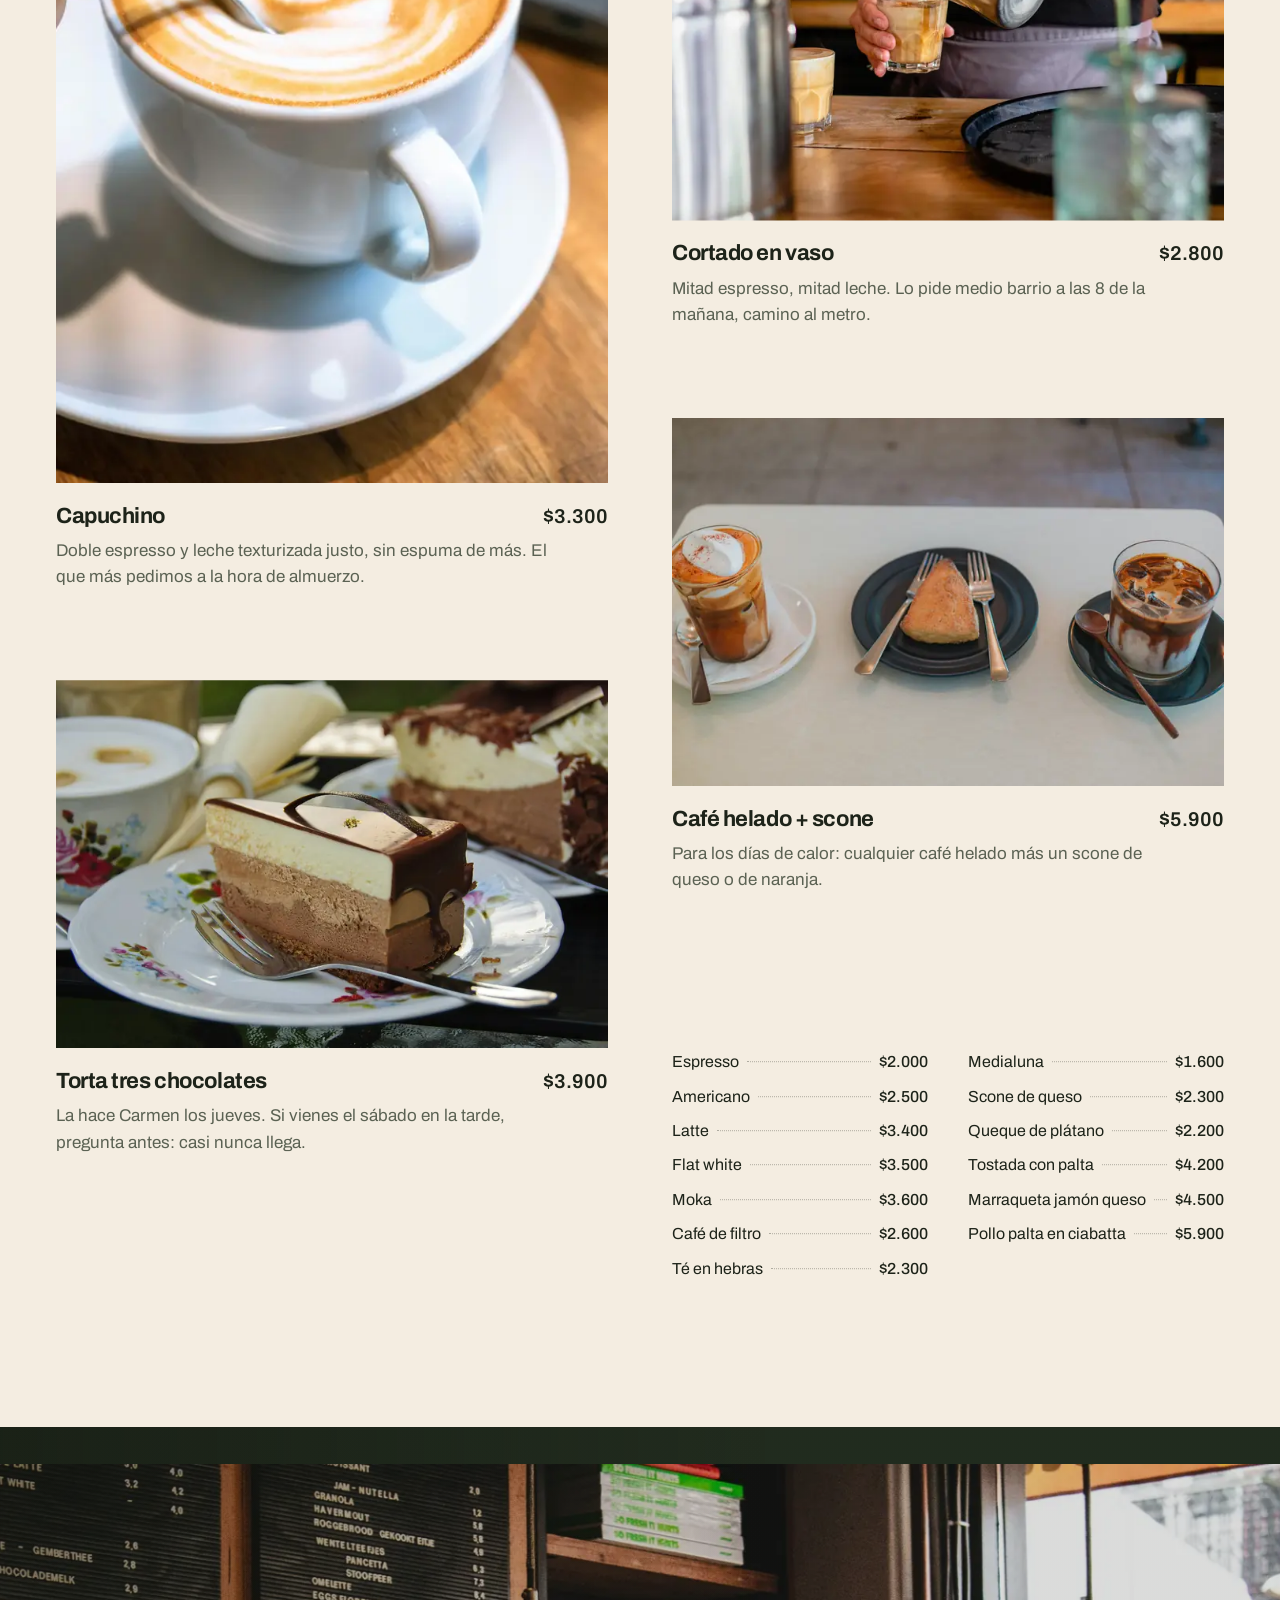
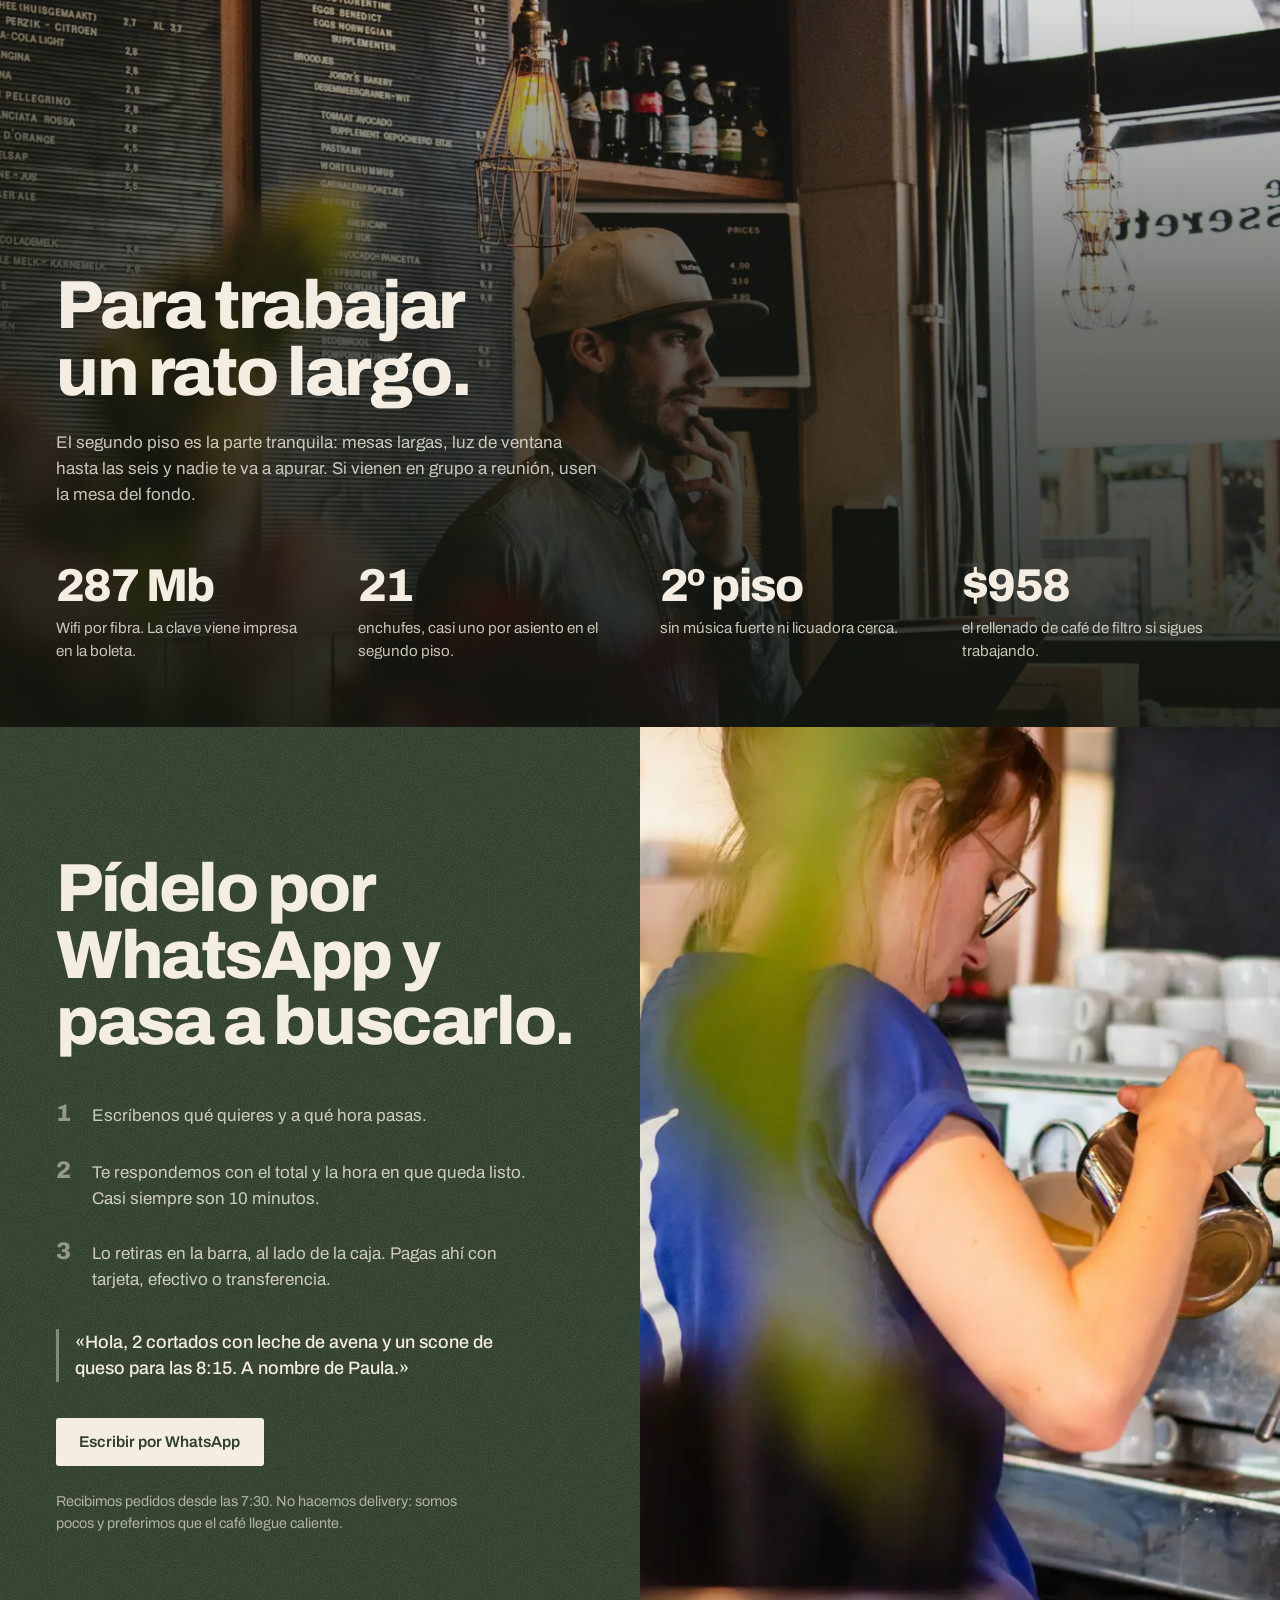
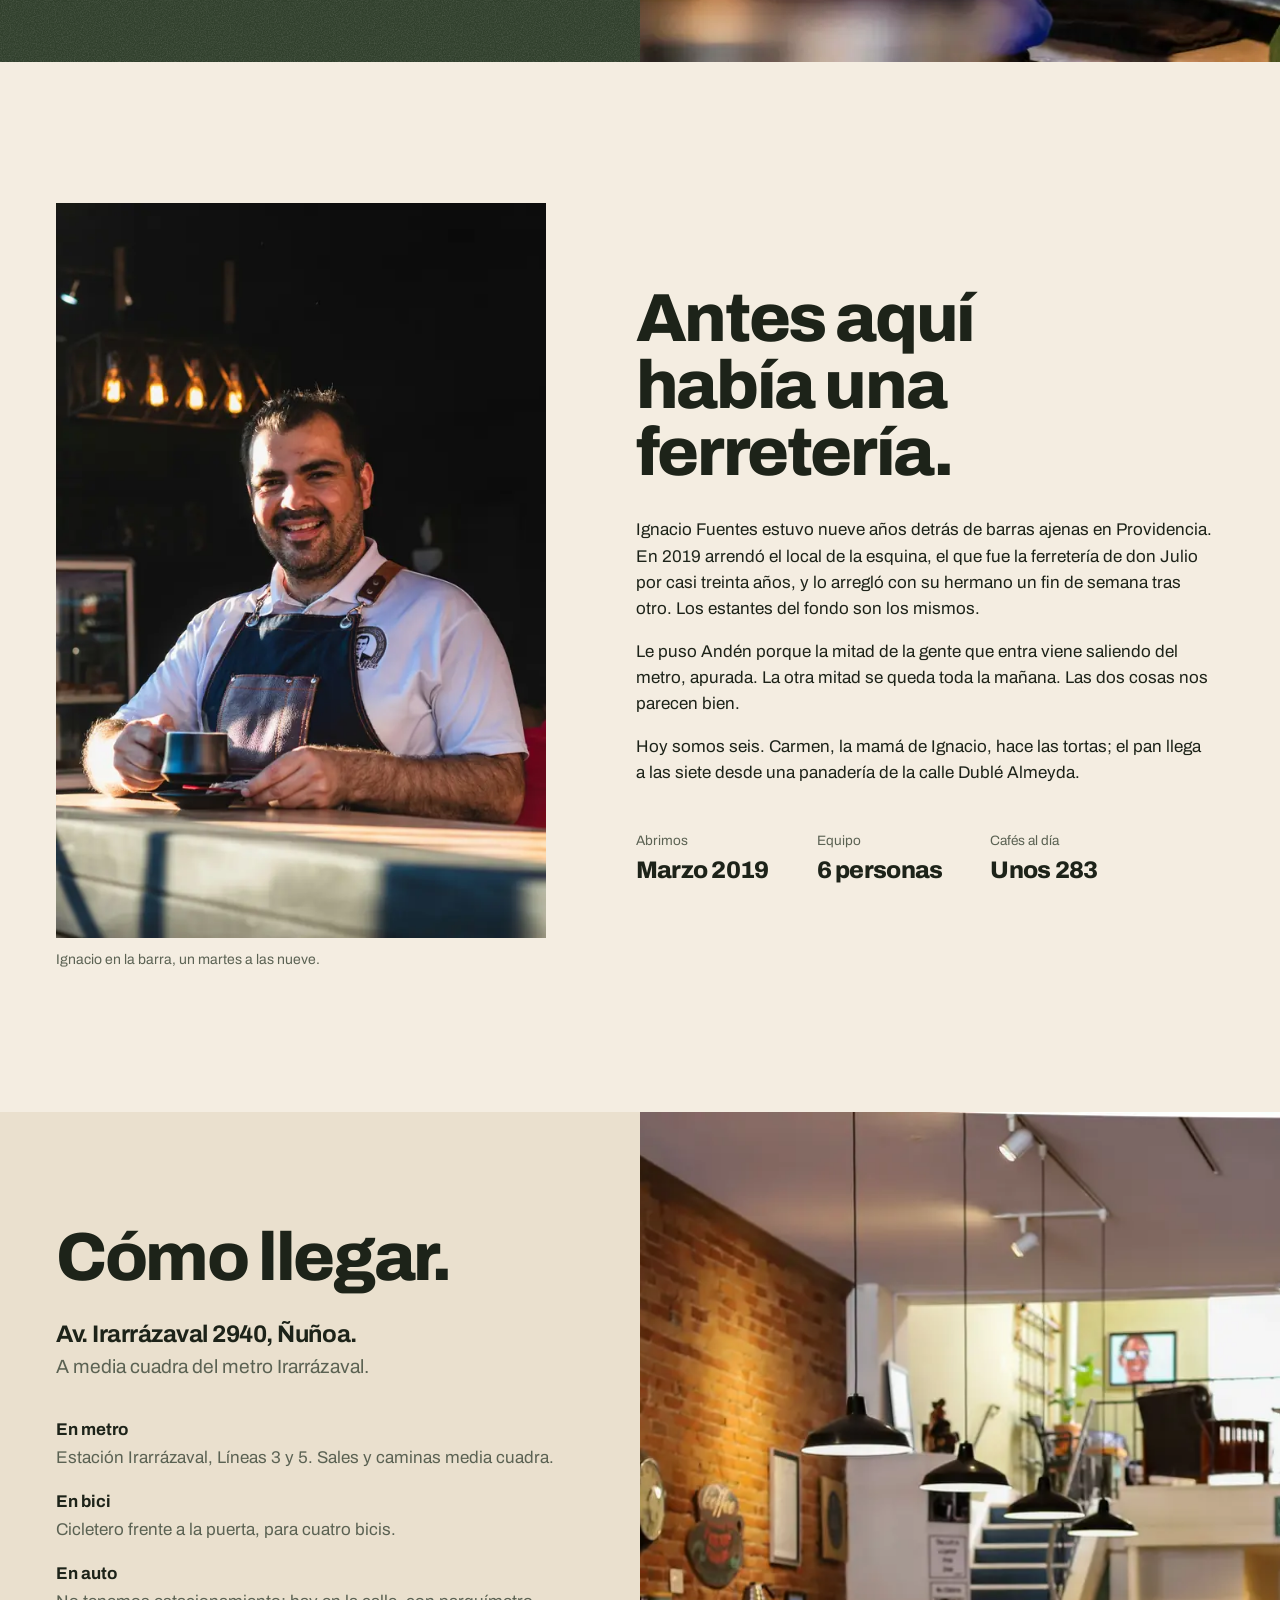
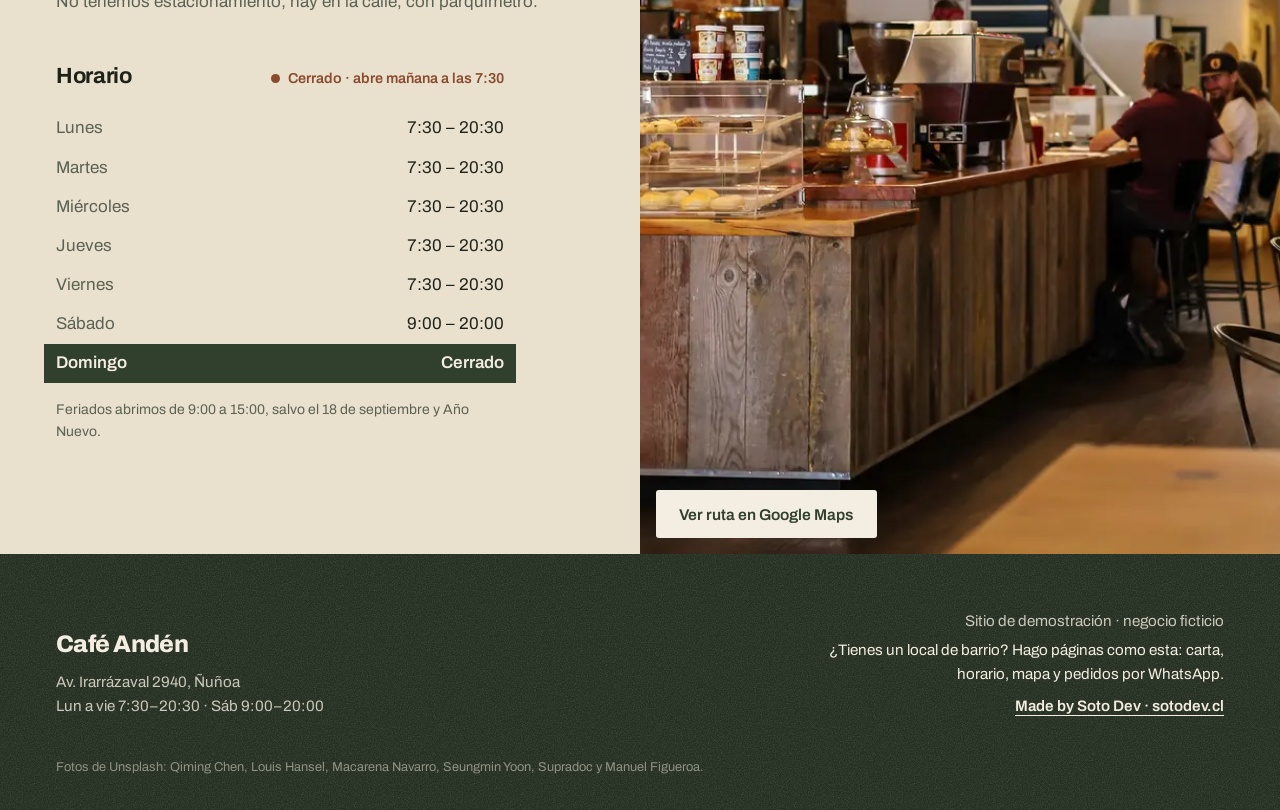
==== commit 3980d1cd: "Sharper photos, noindex, services pitch and Worker config Fix srcset sizes for cover photos, keep th" ====
--- a/index.html
+++ b/index.html
@@ -7,6 +7,8 @@
   <title>Café Andén · Café de barrio en Ñuñoa</title>
   <meta name="description" content="Cafetería de barrio a media cuadra del metro Irarrázaval. Café tostado en Santiago, horneado del día, wifi y enchufes, pedidos por WhatsApp para retirar.">
   <meta name="theme-color" content="#31402D">
+  <!-- Fictional business at a real street: keep it out of search results -->
+  <meta name="robots" content="noindex, nofollow">
   <link rel="icon" href="favicon.svg" type="image/svg+xml">
 
   <meta property="og:type" content="website">
@@ -176,8 +178,8 @@
         </div>
         <div class="pedir__foto">
           <img src="img/barista-800.webp"
-               srcset="img/barista-800.webp 800w, img/barista-1400.webp 1400w"
-               sizes="(min-width: 860px) 50vw, 100vw" width="800" height="533" loading="lazy"
+               srcset="img/barista-800.webp 800w, img/barista-1400.webp 1400w, img/barista-2000.webp 2000w"
+               sizes="(min-width: 860px) 150vh, 100vw" width="800" height="533" loading="lazy"
                alt="Barista preparando un café en la máquina de espresso, con tazas apiladas detrás">
         </div>
       </div>
@@ -241,8 +243,8 @@
         <div class="mapa" id="mapa">
           <img class="mapa__fallback"
                src="img/local-960.webp"
-               srcset="img/local-960.webp 960w, img/local-1600.webp 1600w"
-               sizes="(min-width: 860px) 50vw, 100vw" width="960" height="597" loading="lazy"
+               srcset="img/local-960.webp 960w, img/local-1600.webp 1600w, img/local-2400.webp 2400w"
+               sizes="(min-width: 860px) 165vh, 700px" width="960" height="597" loading="lazy"
                alt="Interior de Café Andén">
           <iframe class="mapa__frame" title="Mapa: Café Andén, a media cuadra del metro Irarrázaval"
                   data-src="https://www.google.com/maps/embed/v1/place?key=__GOOGLE_MAPS_API_KEY__&amp;q=Metro+Irarr%C3%A1zaval,+%C3%91u%C3%B1oa&amp;zoom=16&amp;language=es&amp;region=CL"
@@ -262,7 +264,8 @@
       </div>
       <div class="footer__demo">
         <p>Sitio de demostración · negocio ficticio</p>
-        <p><a href="https://sotodev.cl" target="_blank" rel="noopener">Made by Soto Dev</a></p>
+        <p class="footer__pitch">¿Tienes un local de barrio? Hago páginas como esta: carta, horario, mapa y pedidos por WhatsApp.</p>
+        <p><a href="https://sotodev.cl" target="_blank" rel="noopener">Made by Soto Dev · sotodev.cl</a></p>
       </div>
     </div>
     <div class="wrap footer__credits">
--- a/styles.css
+++ b/styles.css
@@ -363,6 +363,8 @@
   .footer__demo { text-align: right; }
 }
 .footer__brand { font-size: 1.5rem; font-weight: 800; letter-spacing: -0.03em; color: var(--cream); margin-bottom: .5rem; }
+.footer__pitch { margin: .35rem 0 .5rem; max-width: 26rem; color: var(--cream); }
+@media (min-width: 700px) { .footer__pitch { margin-left: auto; } }
 .footer__demo a { color: var(--cream); font-weight: 600; text-underline-offset: 4px; }
 .footer__credits { margin-top: 2.5rem; font-size: .8rem; color: rgba(244,237,225,.5); }
 
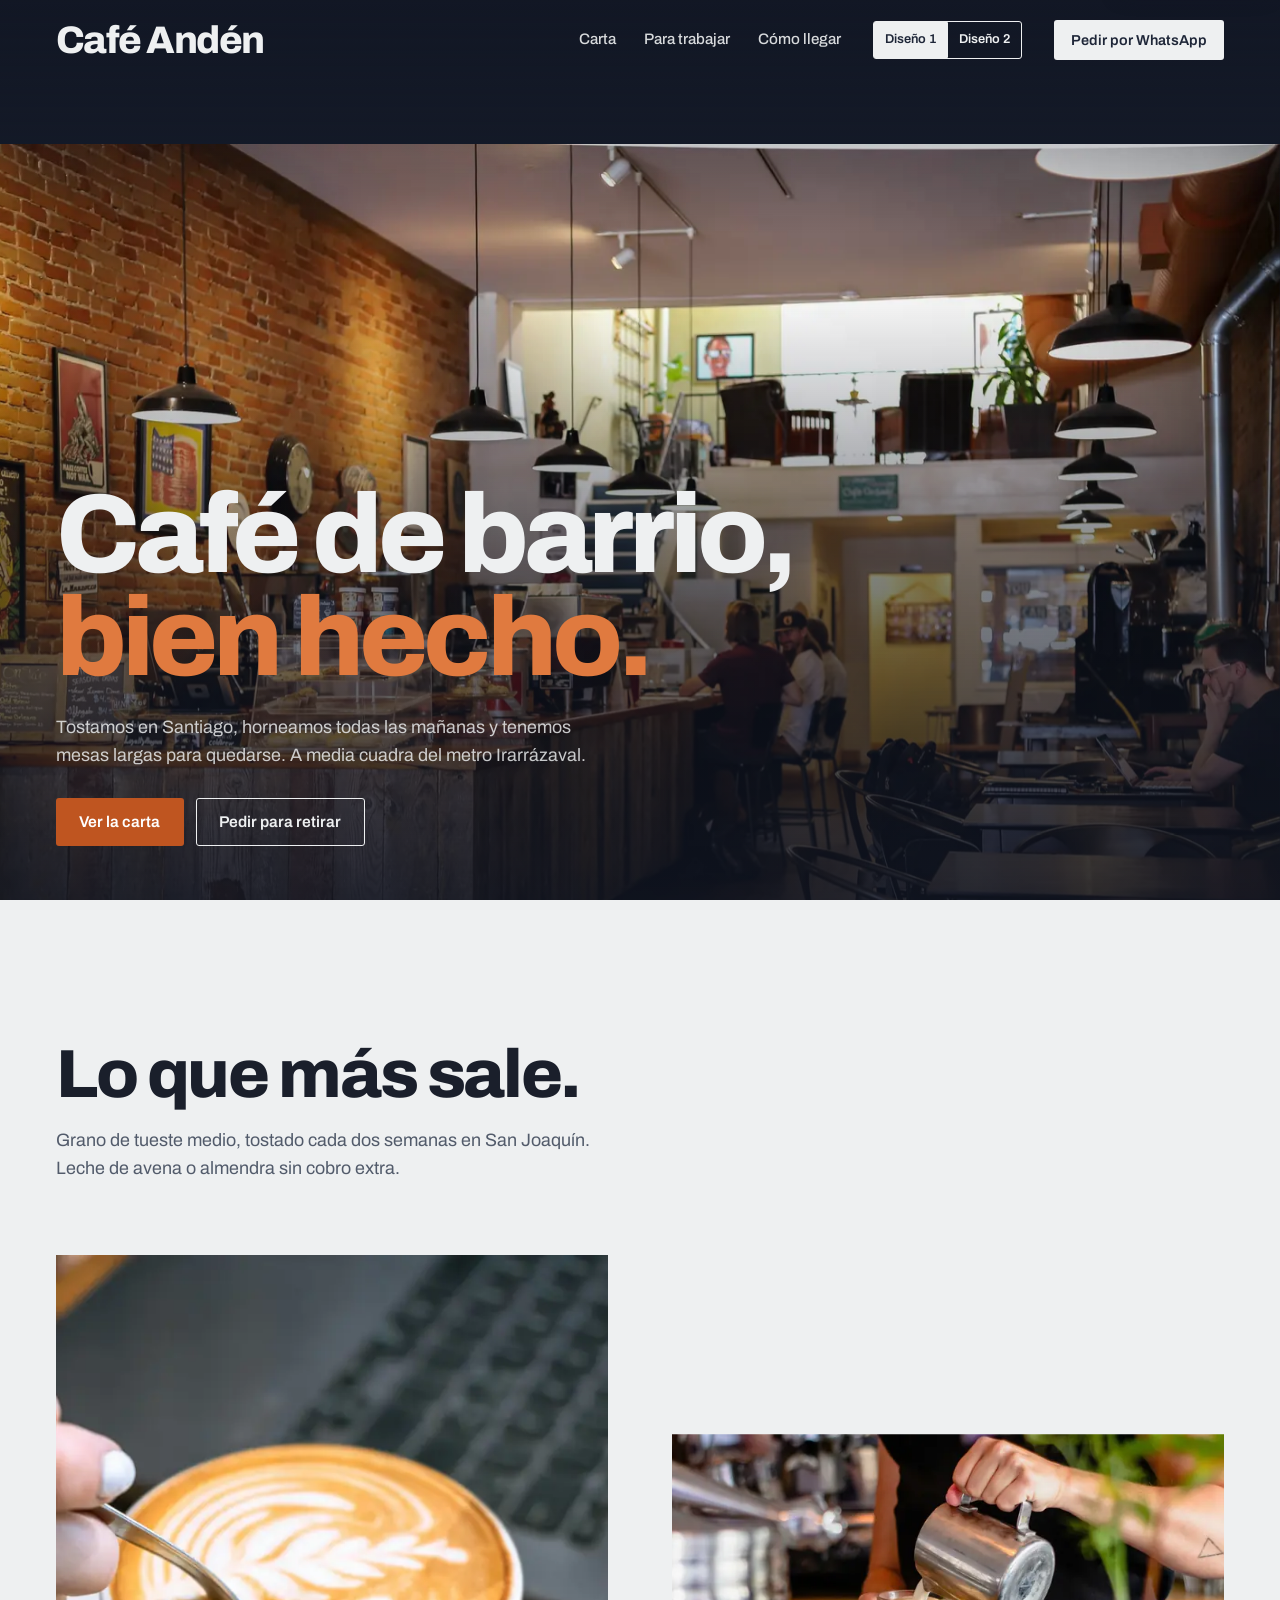
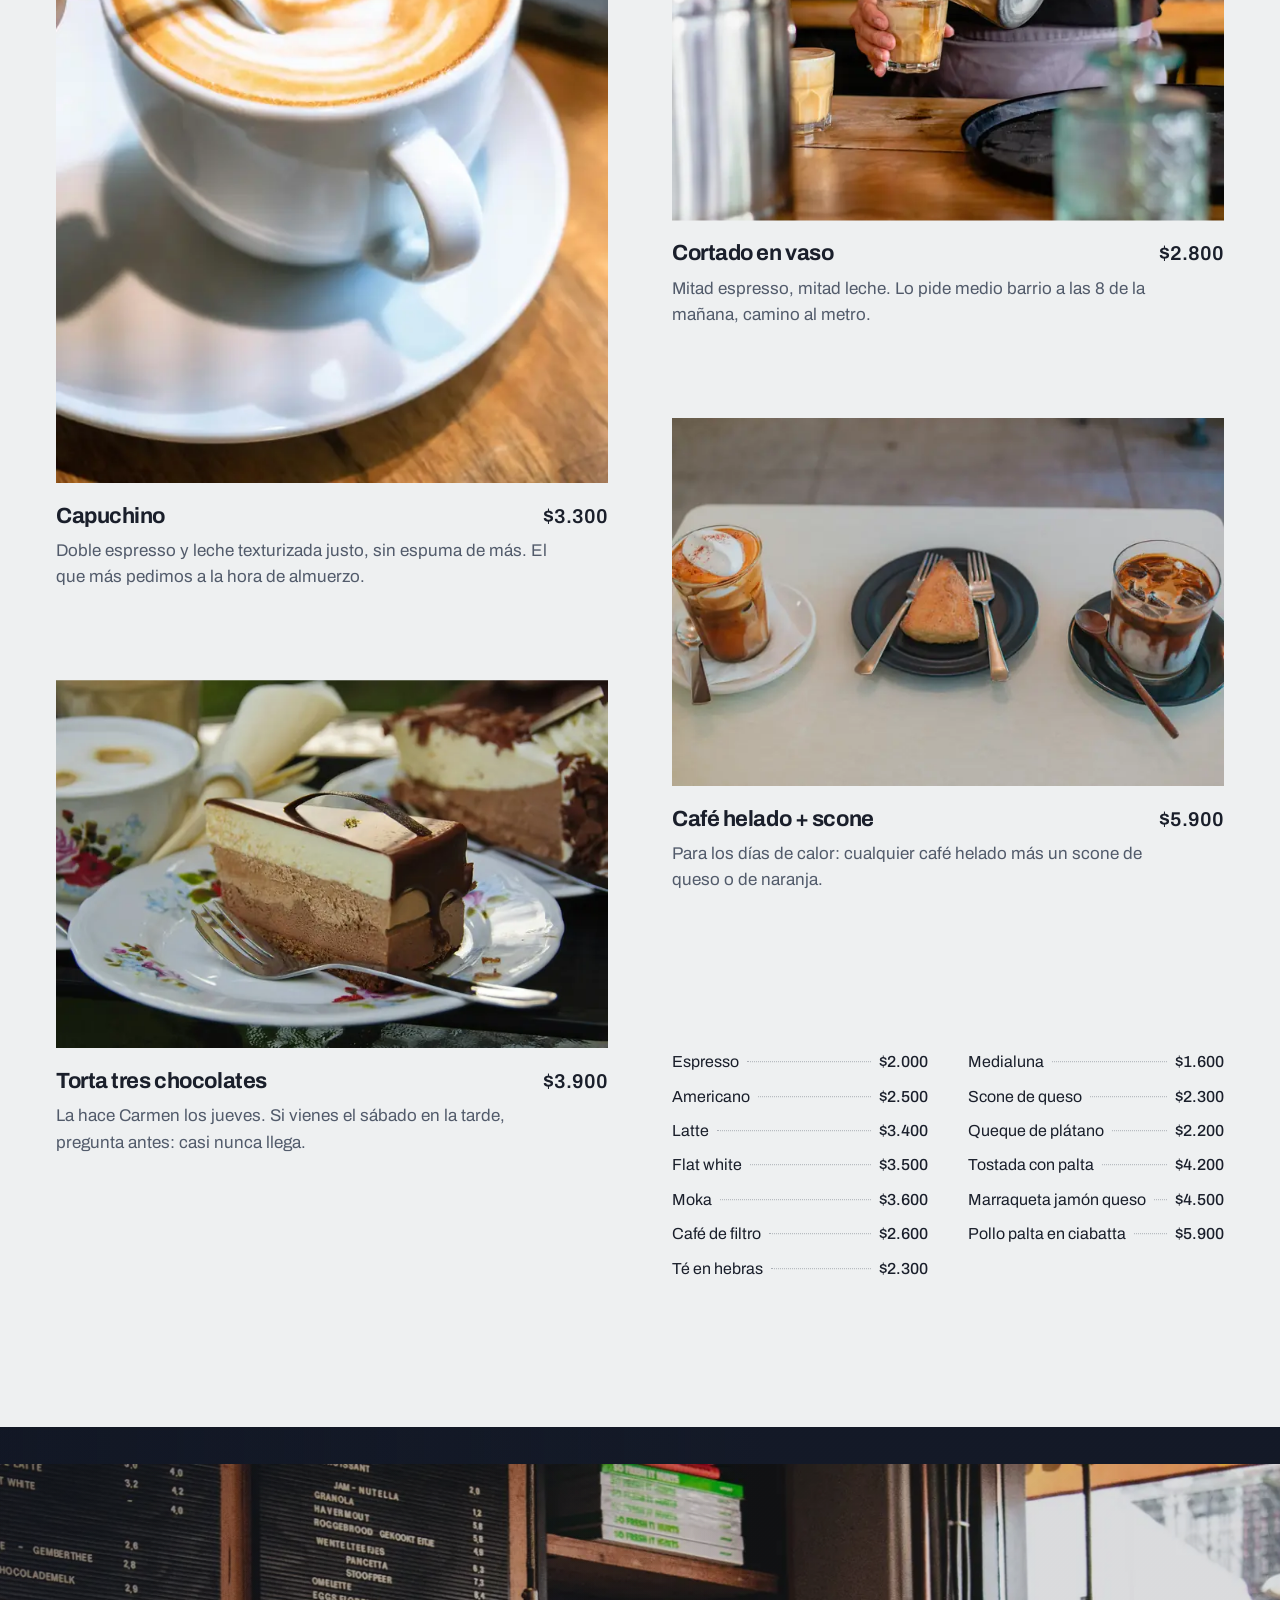
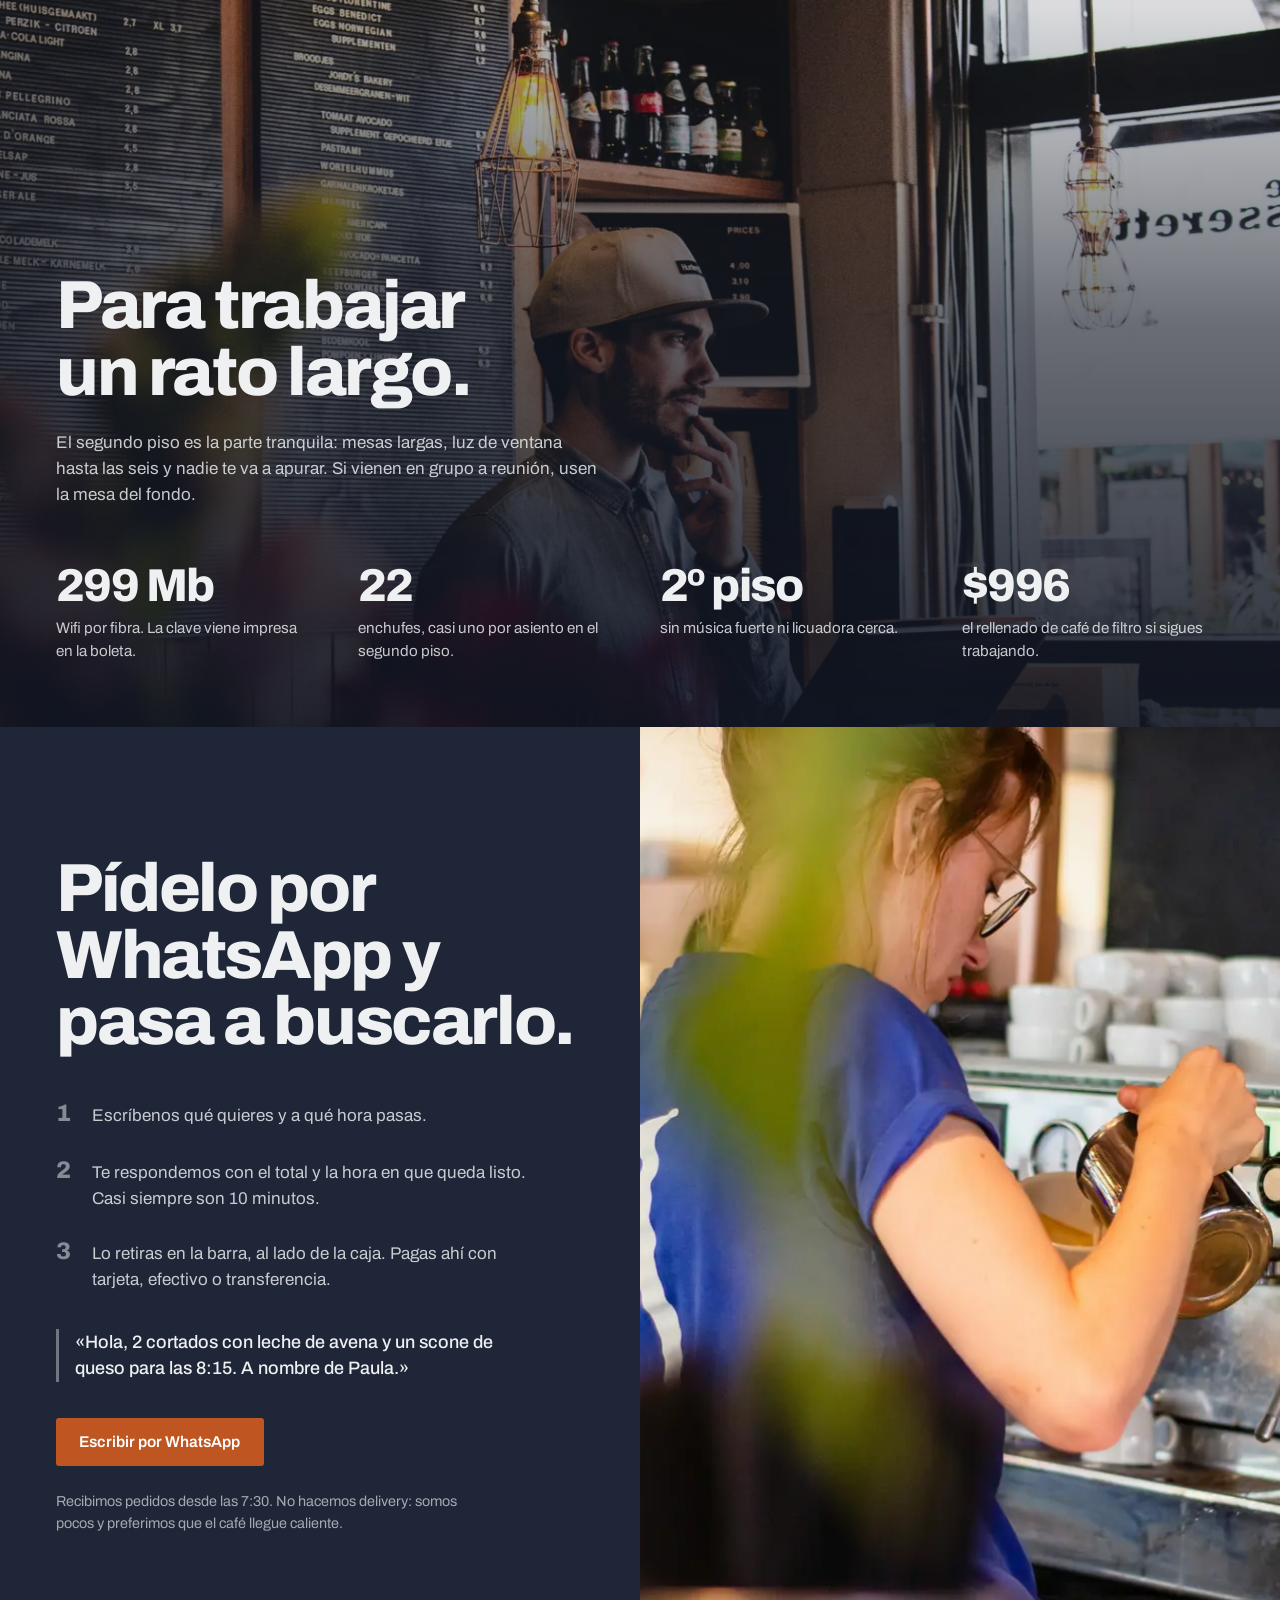
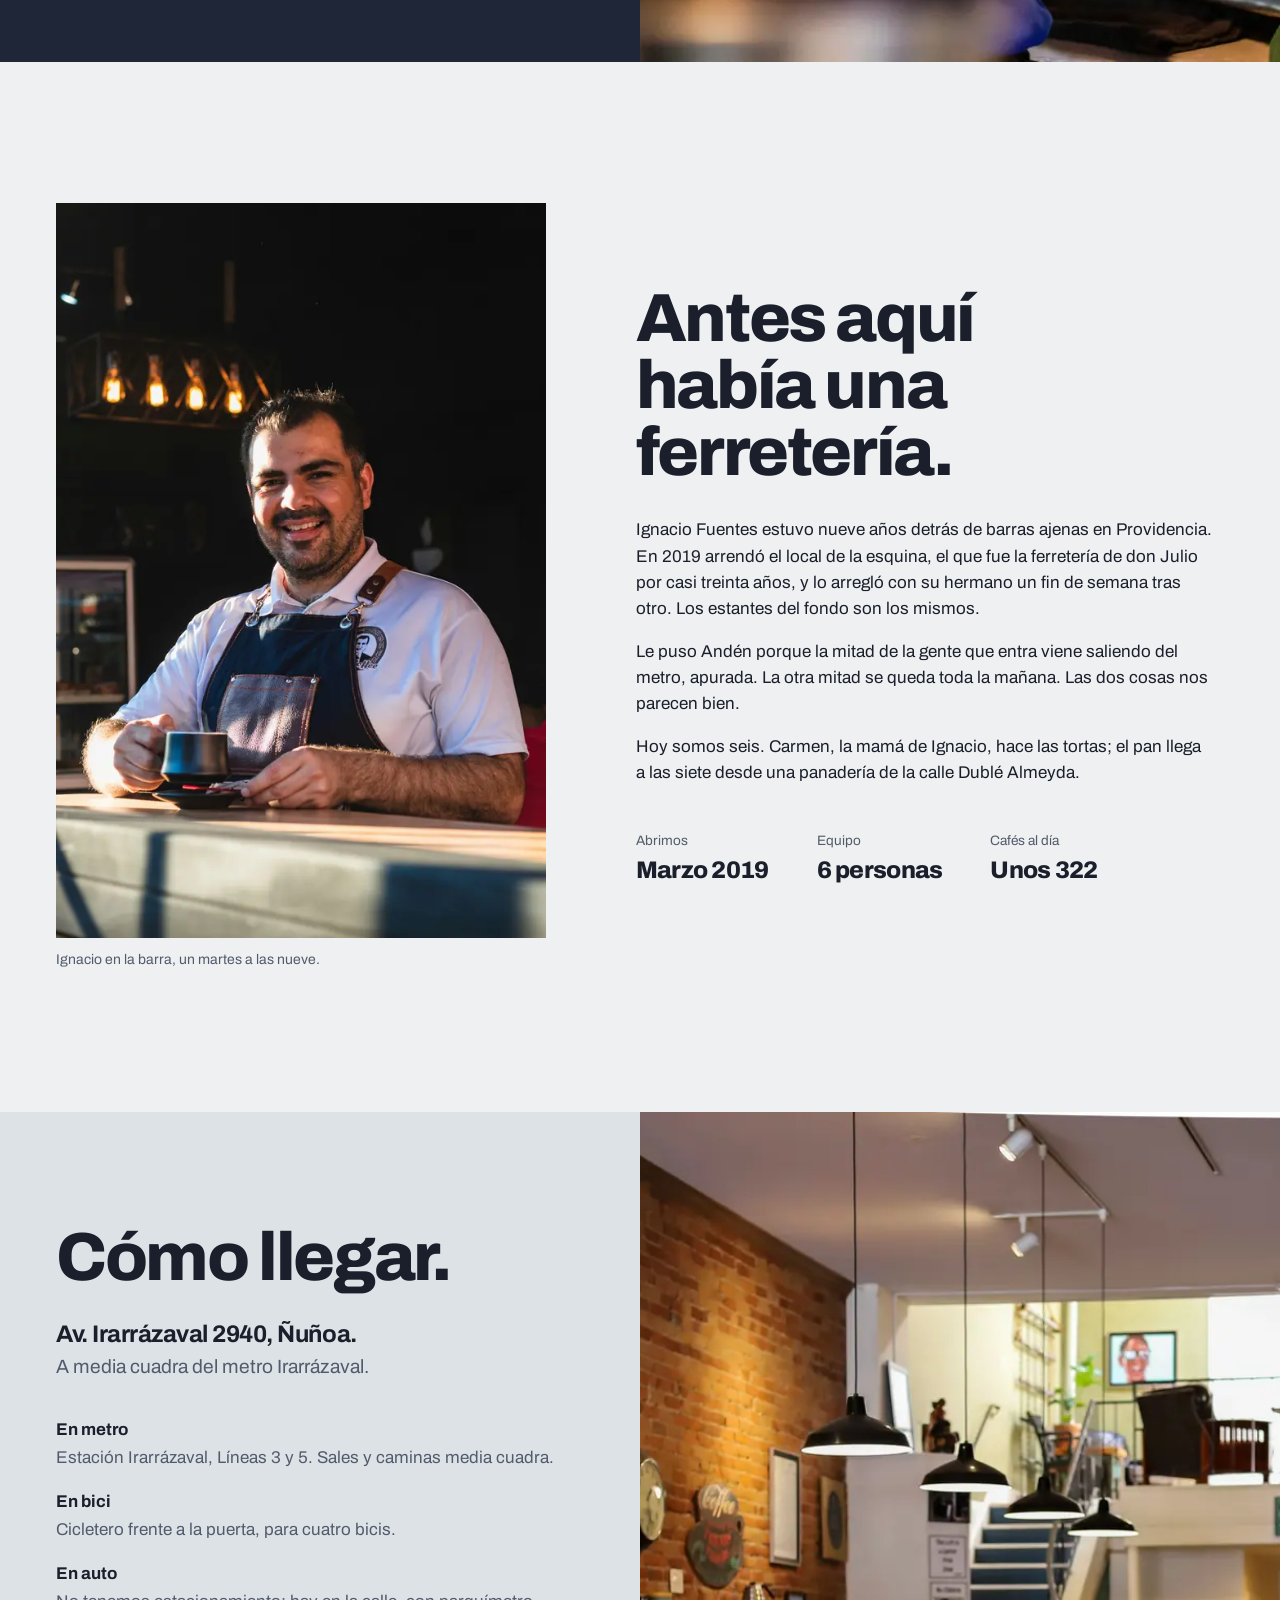
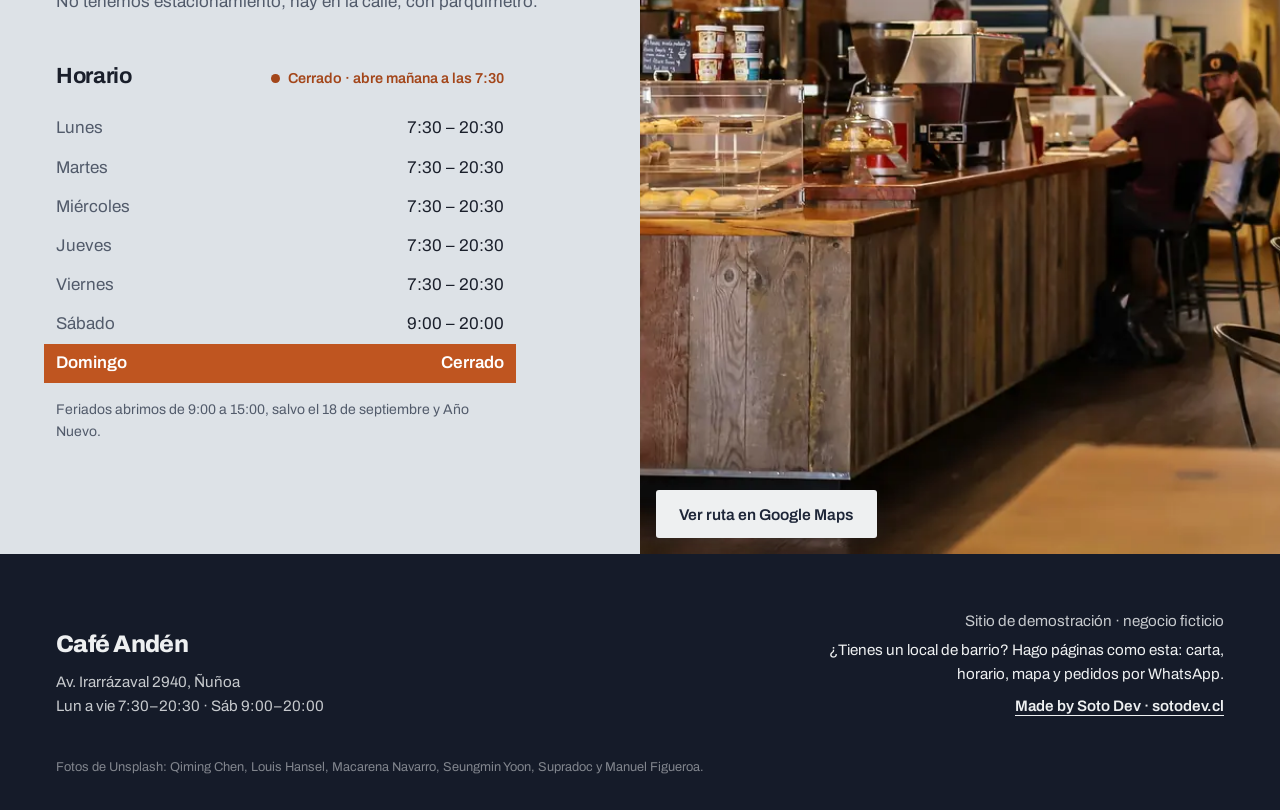
==== commit 1124a8f5: "Add second design with a design switch and rebrand the first Design 1 (/) keeps the original layout " ====
--- a/index.html
+++ b/index.html
@@ -6,7 +6,7 @@
   <meta name="viewport" content="width=device-width, initial-scale=1">
   <title>Café Andén · Café de barrio en Ñuñoa</title>
   <meta name="description" content="Cafetería de barrio a media cuadra del metro Irarrázaval. Café tostado en Santiago, horneado del día, wifi y enchufes, pedidos por WhatsApp para retirar.">
-  <meta name="theme-color" content="#31402D">
+  <meta name="theme-color" content="#1E2638">
   <!-- Fictional business at a real street: keep it out of search results -->
   <meta name="robots" content="noindex, nofollow">
   <link rel="icon" href="favicon.svg" type="image/svg+xml">
@@ -43,17 +43,20 @@
         <li><a href="#trabajar">Para trabajar</a></li>
         <li><a href="#llegar">Cómo llegar</a></li>
       </ul>
-      <a class="btn btn--cream btn--sm js-wa" href="#pedir">Pedir por WhatsApp</a>
+      <div class="switch" role="group" aria-label="Elegir diseño">
+        <a data-design-link="/" href="/" aria-current="page">Diseño 1</a>
+        <a data-design-link="/calido" href="/calido">Diseño 2</a>
+      </div>
+      <a class="btn btn--light btn--sm nav__wa js-wa" href="#pedir">Pedir por WhatsApp</a>
     </nav>
 
     <div class="hero__content wrap">
-      <h1 class="hero__title"><span class="line"><span>Café de barrio,</span></span> <span class="line"><span>bien hecho.</span></span></h1>
+      <h1 class="hero__title"><span class="w" style="--i:0">Café</span> <span class="w" style="--i:1">de</span> <span class="w" style="--i:2">barrio,</span> <span class="hero__accent"><span class="w" style="--i:3">bien</span> <span class="w" style="--i:4">hecho.</span></span></h1>
       <p class="hero__lead">Tostamos en Santiago, horneamos todas las mañanas y tenemos mesas largas para quedarse. A media cuadra del metro Irarrázaval.</p>
       <div class="hero__actions">
-        <a class="btn btn--cream" href="#carta">Ver la carta</a>
-        <a class="btn btn--outline" href="#llegar">Cómo llegar</a>
-      </div>
-      <p class="hero__meta">Lun a vie 7:30–20:30 · Sábado 9:00–20:00 · Wifi y enchufes · Terraza con perros bienvenidos</p>
+        <a class="btn btn--accent" href="#carta">Ver la carta</a>
+        <a class="btn btn--outline" href="#pedir">Pedir para retirar</a>
+      </div>
     </div>
   </header>
 
@@ -173,7 +176,7 @@
             <li><span class="pasos__n">3</span><p>Lo retiras en la barra, al lado de la caja. Pagas ahí con tarjeta, efectivo o transferencia.</p></li>
           </ol>
           <p class="pedir__ejemplo">«Hola, 2 cortados con leche de avena y un scone de queso para las 8:15. A nombre de Paula.»</p>
-          <a class="btn btn--cream js-wa" href="#pedir">Escribir por WhatsApp</a>
+          <a class="btn btn--accent js-wa" href="#pedir">Escribir por WhatsApp</a>
           <p class="pedir__nota">Recibimos pedidos desde las 7:30. No hacemos delivery: somos pocos y preferimos que el café llegue caliente.</p>
         </div>
         <div class="pedir__foto">
@@ -225,7 +228,7 @@
           <div class="llegar__horario">
           <div class="llegar__horario-head">
             <h3 class="h3">Horario</h3>
-            <p class="estado" id="estado" hidden></p>
+            <p class="estado" id="estado" data-estado hidden></p>
           </div>
           <ul class="horario" id="horario">
             <li data-days="1"><span>Lunes</span><span>7:30 – 20:30</span></li>
@@ -249,7 +252,7 @@
           <iframe class="mapa__frame" title="Mapa: Café Andén, a media cuadra del metro Irarrázaval"
                   data-src="https://www.google.com/maps/embed/v1/place?key=__GOOGLE_MAPS_API_KEY__&amp;q=Metro+Irarr%C3%A1zaval,+%C3%91u%C3%B1oa&amp;zoom=16&amp;language=es&amp;region=CL"
                   loading="lazy" referrerpolicy="strict-origin-when-cross-origin" allowfullscreen></iframe>
-          <a class="btn btn--cream mapa__btn" href="https://www.google.com/maps/dir/?api=1&amp;destination=Metro+Irarr%C3%A1zaval+%C3%91u%C3%B1oa" target="_blank" rel="noopener">Ver ruta en Google Maps</a>
+          <a class="btn btn--light mapa__btn" href="https://www.google.com/maps/dir/?api=1&amp;destination=Metro+Irarr%C3%A1zaval+%C3%91u%C3%B1oa" target="_blank" rel="noopener">Ver ruta en Google Maps</a>
         </div>
       </div>
     </section>
@@ -273,8 +276,13 @@
     </div>
   </footer>
 
+  <div class="switch switch--float" role="group" aria-label="Elegir diseño" inert>
+    <a data-design-link="/" href="/" aria-current="page">Diseño 1</a>
+    <a data-design-link="/calido" href="/calido">Diseño 2</a>
+  </div>
+
   <a class="wa-bar js-wa" id="wa-bar" href="#pedir" aria-hidden="true" tabindex="-1">Pedir por WhatsApp para retirar</a>
 
-  <script src="main.js" defer></script>
+  <script type="module" src="main.js"></script>
 </body>
 </html>
--- a/styles.css
+++ b/styles.css
@@ -1,13 +1,17 @@
 :root {
-  --cream: #F4EDE1;
-  --sand: #EAE0CE;
-  --green: #31402D;
-  --green-deep: #242F21;
-  --ink: #1D2319;
-  --muted: #5B6253;
-  --on-dark: rgba(244, 237, 225, 0.8);
+  --paper: #EEF0F1;
+  --paper-2: #DDE2E7;
+  --navy: #1E2638;
+  --navy-deep: #151B29;
+  --text: #1A1F2B;
+  --muted: #525B6B;
+  --accent: #BF5520;        /* fill, always with white text (4.6:1) */
+  --accent-dark: #A3461A;
+  --accent-text: #E07A3F;   /* text only, on navy or photos */
+  --on-accent: #FFFFFF;
+  --on-dark: rgba(238, 240, 241, 0.82);
   --gutter: clamp(16px, 4.5vw, 56px);
-  --max: 1240px;
+  --max: 1200px;
   --font: "Archivo", system-ui, -apple-system, "Segoe UI", sans-serif;
 }
 
@@ -18,8 +22,8 @@
 
 body {
   margin: 0;
-  background: var(--cream);
-  color: var(--ink);
+  background: var(--paper);
+  color: var(--text);
   font-family: var(--font);
   font-size: 1.0625rem;
   line-height: 1.55;
@@ -69,12 +73,33 @@
   transition: background-color .18s, color .18s, border-color .18s;
 }
 .btn--sm { min-height: 40px; padding: 0 1rem; font-size: 0.9rem; }
-.btn--cream { background: var(--cream); color: var(--green); }
-.btn--cream:hover { background: #fff; }
-.btn--outline { border-color: var(--cream); color: var(--cream); }
-.btn--outline:hover { background: var(--cream); color: var(--green); }
-.btn--green { background: var(--green); color: var(--cream); }
-.btn--green:hover { background: var(--green-deep); }
+.btn--light { background: var(--paper); color: var(--navy); }
+.btn--light:hover { background: #fff; }
+.btn--outline { border-color: var(--paper); color: var(--paper); }
+.btn--outline:hover { background: var(--paper); color: var(--navy); }
+.btn--accent { background: var(--accent); color: var(--on-accent); }
+.btn--accent:hover { background: var(--accent-dark); }
+
+/* ---------- Design switch ---------- */
+.switch {
+  display: inline-flex; flex: none;
+  border: 1.5px solid var(--paper); border-radius: 3px;
+  font-size: .8rem; font-weight: 600;
+}
+.switch a { padding: .5rem .7rem; border-radius: 1px; text-decoration: none; color: var(--paper); white-space: nowrap; }
+.switch a:focus-visible { outline-offset: -4px; }
+.switch a[aria-current="page"]:focus-visible { outline-color: var(--navy); }
+/* floating copy, shown by shared.js once the hero is off screen */
+.switch--float {
+  position: fixed; top: 12px; right: 12px; z-index: 30;
+  background: var(--navy);
+  box-shadow: 0 6px 20px rgba(16,21,34,.3);
+  transform: translateY(-160%);
+  transition: transform .3s var(--ease, ease);
+}
+.switch--float.is-visible { transform: none; }
+.switch a:hover { background: rgba(238,240,241,.15); }
+.switch a[aria-current="page"] { background: var(--paper); color: var(--navy); }
 
 /* ---------- Hero ---------- */
 .hero {
@@ -83,8 +108,8 @@
   min-height: 100svh;
   display: flex;
   flex-direction: column;
-  color: var(--cream);
-  background: var(--green-deep);
+  color: var(--paper);
+  background: var(--navy-deep);
   overflow: hidden;
 }
 .hero__img {
@@ -96,8 +121,8 @@
 .hero__shade {
   position: absolute; inset: 0;
   background:
-    linear-gradient(to bottom, rgba(18,22,15,.62) 0%, rgba(18,22,15,0) 26%),
-    linear-gradient(to top, rgba(18,22,15,.86) 0%, rgba(18,22,15,.5) 38%, rgba(18,22,15,0) 66%);
+    linear-gradient(to bottom, rgba(16,21,34,.62) 0%, rgba(16,21,34,0) 26%),
+    linear-gradient(to top, rgba(16,21,34,.86) 0%, rgba(16,21,34,.5) 38%, rgba(16,21,34,0) 66%);
 }
 .nav {
   position: relative; z-index: 2;
@@ -133,12 +158,8 @@
   font-size: clamp(1.02rem, 1.4vw, 1.15rem);
   color: var(--on-dark);
 }
+.hero__accent { color: var(--accent-text); }
 .hero__actions { display: flex; flex-wrap: wrap; gap: .75rem; margin-top: 1.75rem; }
-.hero__meta {
-  margin-top: 1.75rem;
-  font-size: 0.875rem;
-  color: rgba(244,237,225,.7);
-}
 
 /* ---------- Section head ---------- */
 .sec-head {
@@ -160,7 +181,7 @@
 }
 
 /* product photos are never cropped: natural ratio only */
-.prod img { width: 100%; height: auto; background: var(--sand); }
+.prod img { width: 100%; height: auto; background: var(--paper-2); }
 .prod figcaption { padding-top: 1.1rem; }
 .prod__row { display: flex; align-items: baseline; justify-content: space-between; gap: 1rem; }
 .prod__name { font-size: 1.375rem; font-weight: 700; letter-spacing: -0.02em; line-height: 1.15; }
@@ -180,7 +201,7 @@
 }
 .menu__list i {
   flex: 1;
-  border-bottom: 1.5px dotted rgba(29,35,25,.32);
+  border-bottom: 1.5px dotted rgba(30,38,56,.32);
   transform: translateY(-.3em);
 }
 .menu__list li span:last-child { font-variant-numeric: tabular-nums; font-weight: 500; }
@@ -192,8 +213,8 @@
   min-height: 100svh;
   display: flex;
   align-items: flex-end;
-  color: var(--cream);
-  background: var(--green-deep);
+  color: var(--paper);
+  background: var(--navy-deep);
   overflow: hidden;
 }
 .bleed__img {
@@ -205,8 +226,8 @@
 .bleed__shade {
   position: absolute; inset: 0;
   background:
-    linear-gradient(to top, rgba(18,22,15,.9) 0%, rgba(18,22,15,.62) 45%, rgba(18,22,15,.15) 80%),
-    linear-gradient(to right, rgba(18,22,15,.45) 0%, rgba(18,22,15,0) 60%);
+    linear-gradient(to top, rgba(16,21,34,.9) 0%, rgba(16,21,34,.62) 45%, rgba(16,21,34,.15) 80%),
+    linear-gradient(to right, rgba(16,21,34,.45) 0%, rgba(16,21,34,0) 60%);
 }
 .bleed__content {
   position: relative; z-index: 1;
@@ -232,25 +253,25 @@
 .datos span { display: block; margin-top: .5rem; font-size: .95rem; color: var(--on-dark); max-width: 16rem; }
 
 /* ---------- Pedidos ---------- */
-.pedir { background: var(--green); color: var(--cream); }
+.pedir { background: var(--navy); color: var(--paper); }
 .pedir__grid { display: grid; }
 .pedir__text {
   padding: clamp(4.5rem, 10vw, 8rem) var(--gutter);
 }
 .pasos { display: grid; gap: 1.25rem; margin-top: 2.5rem; max-width: 30rem; }
 .pasos li { display: grid; grid-template-columns: 2.25rem 1fr; align-items: baseline; }
-.pasos__n { font-size: 1.5rem; font-weight: 800; letter-spacing: -0.03em; color: rgba(244,237,225,.5); }
+.pasos__n { font-size: 1.5rem; font-weight: 800; letter-spacing: -0.03em; color: rgba(238,240,241,.5); }
 .pasos p { color: var(--on-dark); }
 .pedir__ejemplo {
   margin: 2.25rem 0;
   padding-left: 1rem;
-  border-left: 3px solid rgba(244,237,225,.4);
+  border-left: 3px solid rgba(238,240,241,.4);
   max-width: 28rem;
   font-size: 1.125rem;
   font-weight: 500;
   line-height: 1.45;
 }
-.pedir__nota { margin-top: 1.5rem; max-width: 26rem; font-size: .9rem; color: rgba(244,237,225,.65); }
+.pedir__nota { margin-top: 1.5rem; max-width: 26rem; font-size: .9rem; color: rgba(238,240,241,.65); }
 .pedir__foto img { width: 100%; height: 100%; object-fit: cover; aspect-ratio: 4 / 3; }
 
 @media (min-width: 860px) {
@@ -282,7 +303,7 @@
 .historia__datos dd { font-size: 1.5rem; font-weight: 800; letter-spacing: -0.03em; }
 
 /* ---------- Cómo llegar ---------- */
-.llegar { background: var(--sand); }
+.llegar { background: var(--paper-2); }
 .llegar__grid { display: grid; }
 .llegar__info { padding: clamp(4.5rem, 10vw, 7rem) var(--gutter); }
 @media (min-width: 860px) {
@@ -316,8 +337,8 @@
   content: ""; width: .55rem; height: .55rem; border-radius: 50%;
   background: currentColor;
 }
-.estado--open { color: #3C6B33; }
-.estado--closed { color: #8A4B2D; }
+.estado--open { color: #2E6B3A; }
+.estado--closed { color: #A3461A; }
 .horario { margin-top: 1rem; }
 .horario li {
   display: flex; justify-content: space-between; gap: 1rem;
@@ -326,15 +347,15 @@
   font-variant-numeric: tabular-nums;
 }
 .horario li span:first-child { color: var(--muted); }
-.horario li.is-today { background: var(--green); color: var(--cream); font-weight: 600; }
-.horario li.is-today span:first-child { color: var(--cream); }
+.horario li.is-today { background: var(--accent); color: var(--on-accent); font-weight: 600; }
+.horario li.is-today span:first-child { color: var(--on-accent); }
 .llegar__nota { margin-top: 1rem; font-size: .875rem; color: var(--muted); }
 
 /* map fills its half edge to edge, like the photos */
 .mapa {
   position: relative;
   min-height: 420px;
-  background: var(--green-deep);
+  background: var(--navy-deep);
   overflow: hidden;
 }
 .mapa__fallback, .mapa__frame {
@@ -347,12 +368,12 @@
 .mapa.has-map .mapa__fallback { display: none; }
 .mapa__btn {
   position: absolute; left: 1rem; bottom: 1rem; z-index: 1;
-  box-shadow: 0 4px 18px rgba(18,22,15,.25);
+  box-shadow: 0 4px 18px rgba(16,21,34,.25);
 }
 
 /* ---------- Footer ---------- */
 .footer {
-  background: var(--green-deep);
+  background: var(--navy-deep);
   color: var(--on-dark);
   padding-block: 3.5rem 2rem;
   font-size: .95rem;
@@ -362,17 +383,18 @@
   .footer__grid { grid-template-columns: 1fr auto; align-items: end; }
   .footer__demo { text-align: right; }
 }
-.footer__brand { font-size: 1.5rem; font-weight: 800; letter-spacing: -0.03em; color: var(--cream); margin-bottom: .5rem; }
-.footer__pitch { margin: .35rem 0 .5rem; max-width: 26rem; color: var(--cream); }
+.footer__brand { font-size: 1.5rem; font-weight: 800; letter-spacing: -0.03em; color: var(--paper); margin-bottom: .5rem; }
+.footer__pitch { margin: .35rem 0 .5rem; max-width: 26rem; color: var(--paper); }
 @media (min-width: 700px) { .footer__pitch { margin-left: auto; } }
-.footer__demo a { color: var(--cream); font-weight: 600; text-underline-offset: 4px; }
-.footer__credits { margin-top: 2.5rem; font-size: .8rem; color: rgba(244,237,225,.5); }
+.footer__demo a { color: var(--paper); font-weight: 600; text-underline-offset: 4px; }
+.footer__credits { margin-top: 2.5rem; font-size: .8rem; color: rgba(238,240,241,.5); }
 
 /* ---------- Mobile WhatsApp bar ---------- */
 .wa-bar { display: none; }
 
 @media (max-width: 859px) {
   .nav__links { display: none; }
+  .nav__wa { display: none; }
   .nav { gap: 1rem; }
 
   .wa-bar {
@@ -381,12 +403,12 @@
     bottom: calc(12px + env(safe-area-inset-bottom));
     z-index: 20;
     min-height: 52px;
-    background: var(--green);
-    color: var(--cream);
+    background: var(--navy);
+    color: var(--paper);
     border-radius: 3px;
     font-weight: 600;
     text-decoration: none;
-    box-shadow: 0 6px 24px rgba(18,22,15,.28);
+    box-shadow: 0 6px 24px rgba(16,21,34,.28);
     transform: translateY(160%);
     transition: transform .25s ease;
   }
@@ -401,21 +423,17 @@
 /* ---------- Motion ---------- */
 :root { --ease: cubic-bezier(.2, .7, .15, 1); }
 
-/* hero title lines slide up from a mask */
-.hero__title .line { display: block; overflow: hidden; padding: .1em 0 .06em; margin: -.1em 0 -.06em; }
-.hero__title .line > span { display: inline-block; }
+/* hero title: words fade in one after another */
+.hero__title .w { display: inline-block; }
 
 .js .hero__img { animation: hero-zoom 2.4s var(--ease) both; }
 .js .nav { animation: fade-down .9s var(--ease) .5s both; }
-.js .hero__title .line > span { animation: line-up 1.1s var(--ease) both; }
-.js .hero__title .line:nth-child(1) > span { animation-delay: .25s; }
-.js .hero__title .line:nth-child(2) > span { animation-delay: .38s; }
+.js .hero__title .w { animation: word-in .9s var(--ease) both; animation-delay: calc(.2s + var(--i) * .09s); }
 .js .hero__lead    { animation: fade-up 1s var(--ease) .65s both; }
 .js .hero__actions { animation: fade-up 1s var(--ease) .78s both; }
-.js .hero__meta    { animation: fade-up 1s var(--ease) .9s both; }
 
 @keyframes hero-zoom { from { scale: 1.1; } to { scale: 1; } }
-@keyframes line-up   { from { transform: translateY(105%); } to { transform: none; } }
+@keyframes word-in   { from { opacity: 0; transform: translateY(.25em); filter: blur(6px); } to { opacity: 1; transform: none; filter: none; } }
 @keyframes fade-up   { from { opacity: 0; transform: translateY(22px); } to { opacity: 1; transform: none; } }
 @keyframes fade-down { from { opacity: 0; transform: translateY(-14px); } to { opacity: 1; transform: none; } }
 
@@ -457,15 +475,3 @@
   .js .reveal-img img { clip-path: none; scale: 1; }
   .hero__img, .bleed__img { translate: none !important; }
 }
-
-/* ---------- Grain on flat green surfaces ---------- */
-.pedir__text, .footer { position: relative; isolation: isolate; }
-.pedir__text::before, .footer::before {
-  content: "";
-  position: absolute; inset: 0;
-  z-index: -1;
-  pointer-events: none;
-  background-image: url("data:image/svg+xml,%3Csvg xmlns='http://www.w3.org/2000/svg' width='220' height='220'%3E%3Cfilter id='n'%3E%3CfeTurbulence type='fractalNoise' baseFrequency='.85' numOctaves='3' stitchTiles='stitch'/%3E%3CfeColorMatrix values='0 0 0 0 0.96 0 0 0 0 0.93 0 0 0 0 0.88 0 0 0 1.6 -0.55'/%3E%3C/filter%3E%3Crect width='100%25' height='100%25' filter='url(%23n)'/%3E%3C/svg%3E");
-  background-size: 220px 220px;
-  opacity: .13;
-}
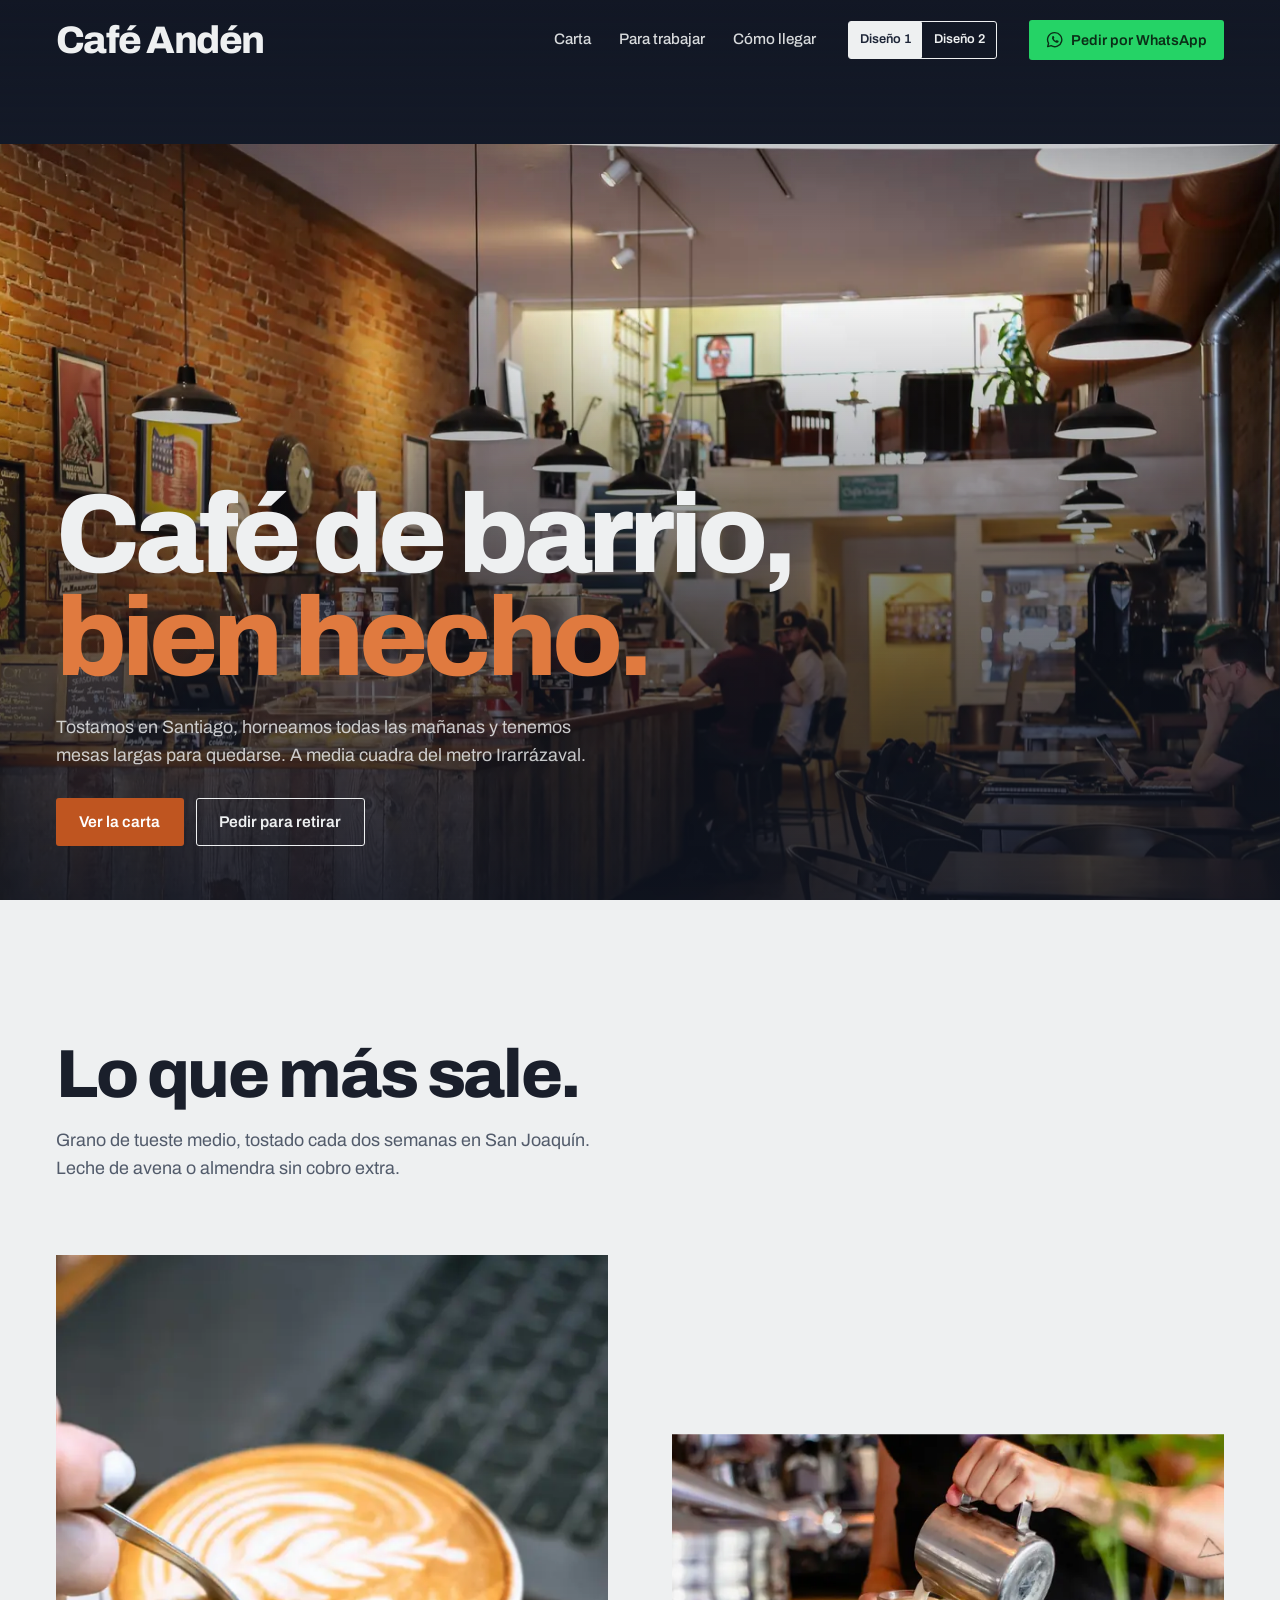
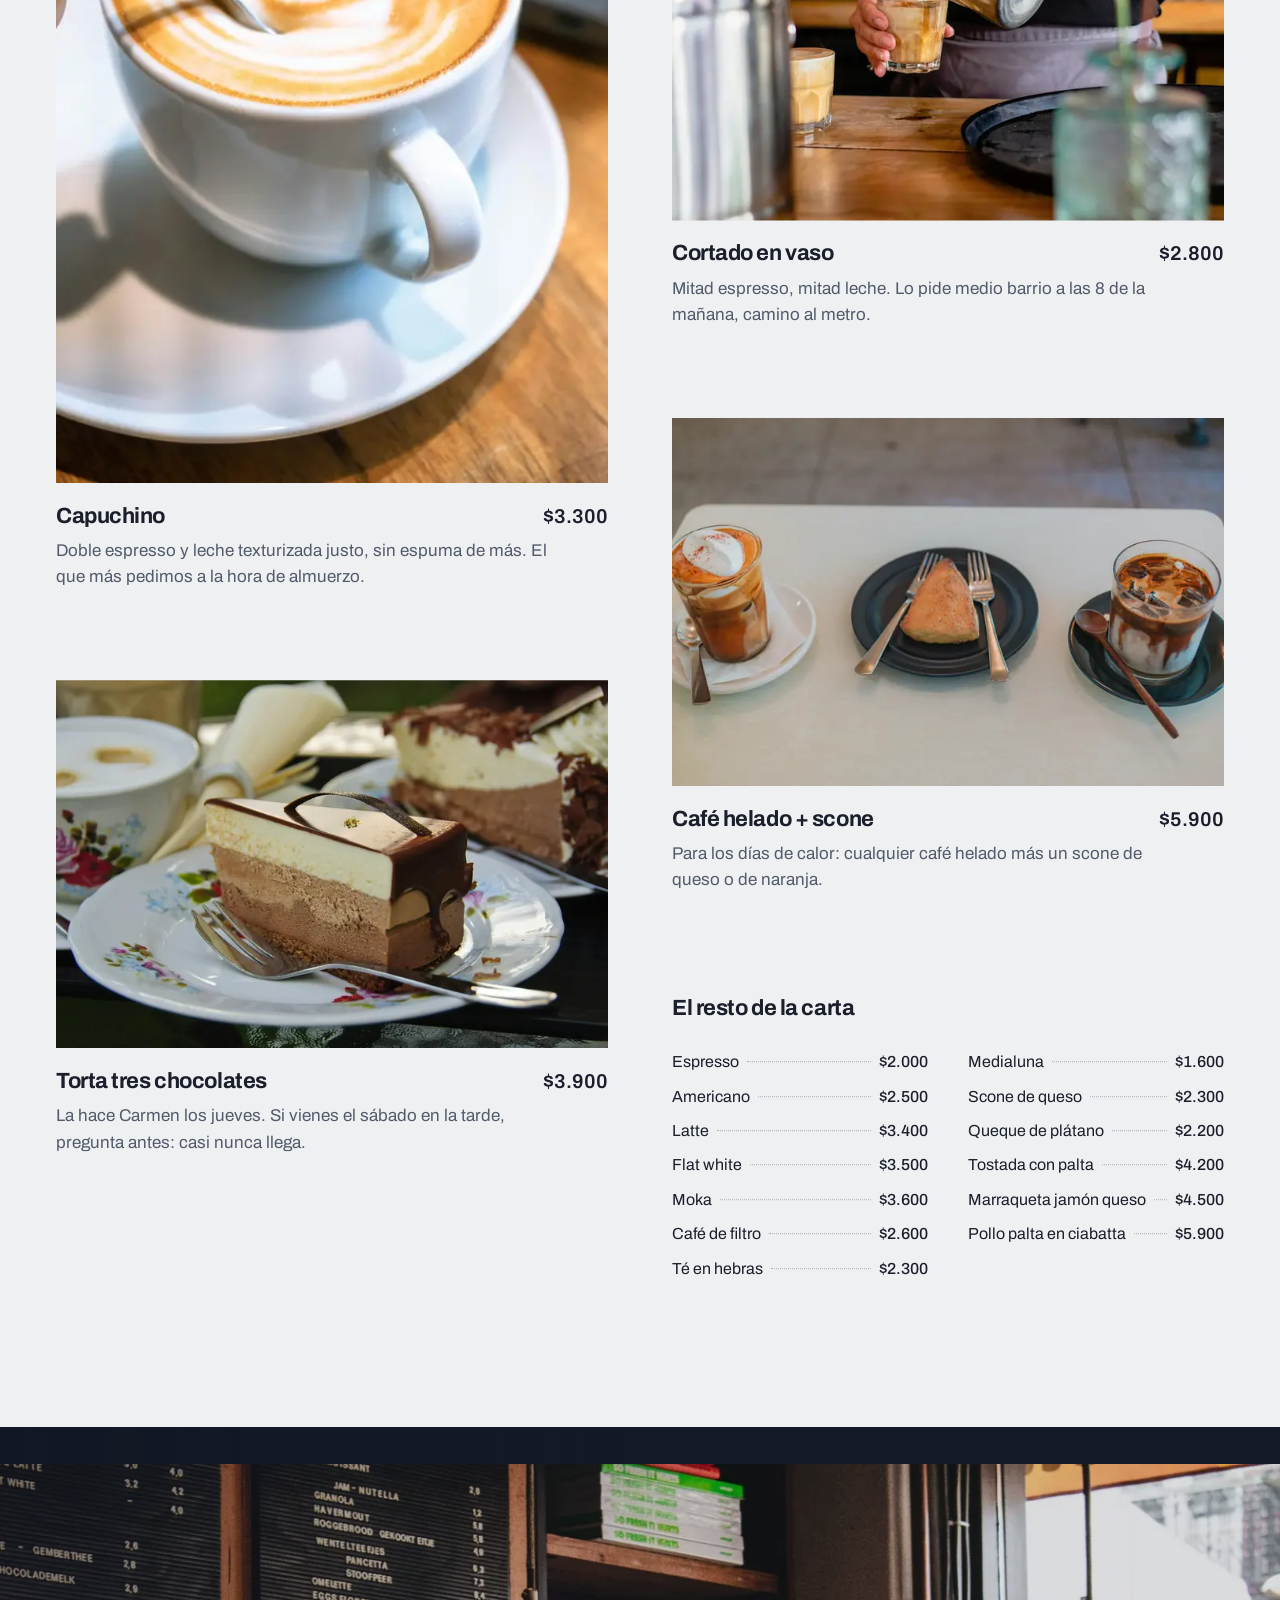
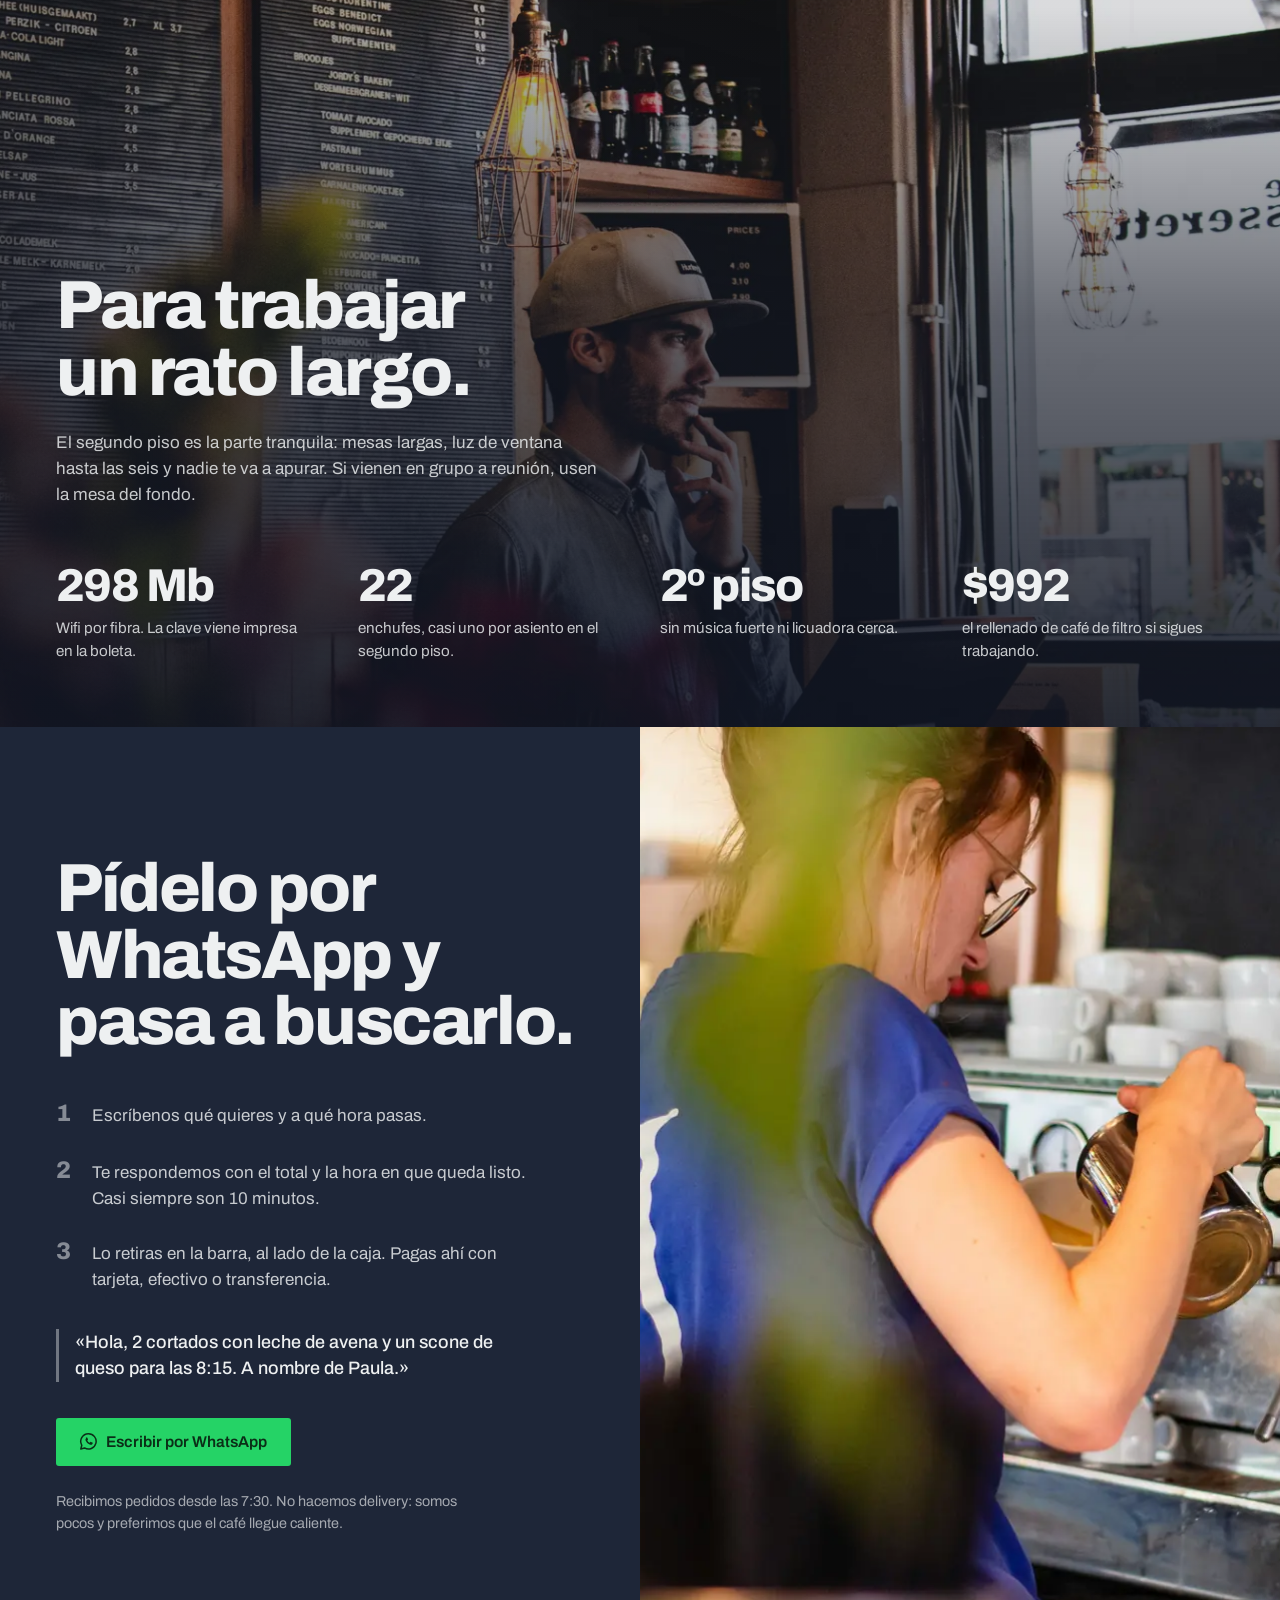
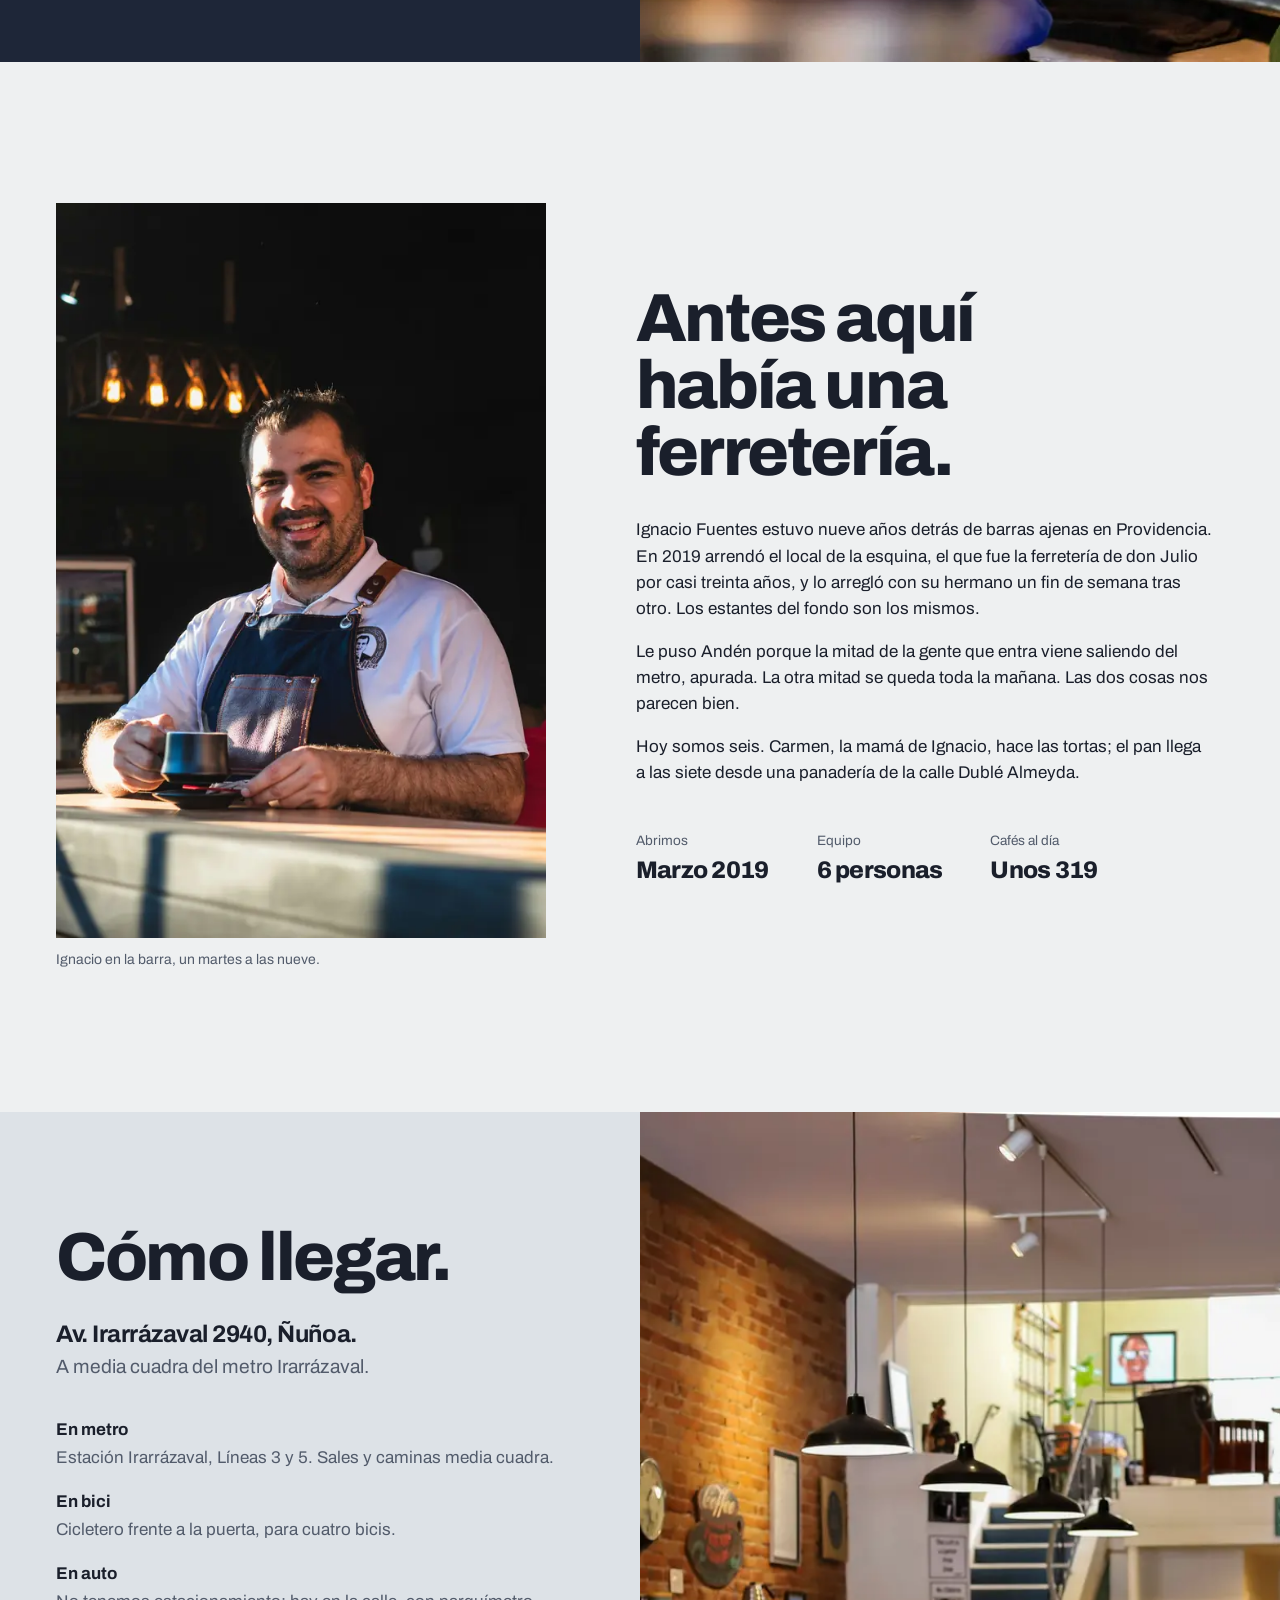
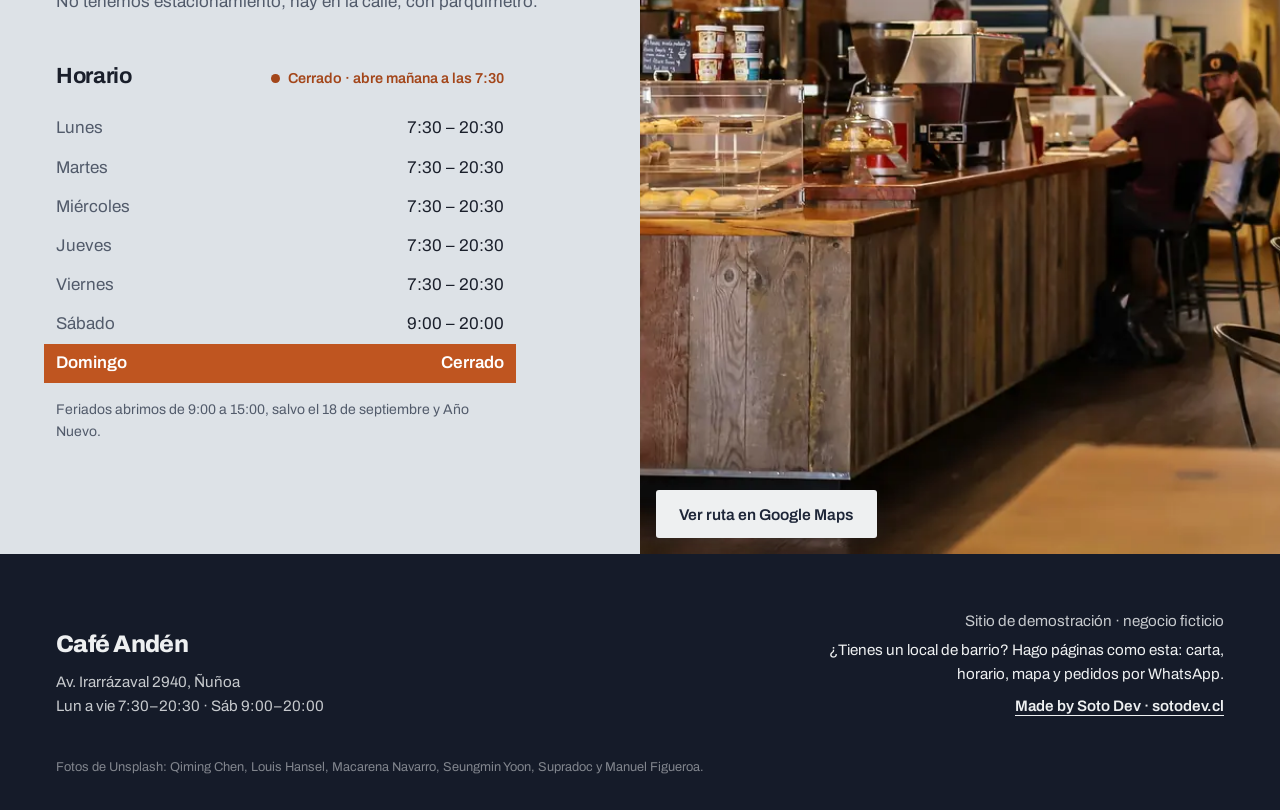
==== commit 979ec386: "Fixed nav, WhatsApp buttons and earlier photo reveals - Both designs keep the nav fixed (solid bar o" ====
--- a/index.html
+++ b/index.html
@@ -36,6 +36,7 @@
          fetchpriority="high">
     <div class="hero__shade" aria-hidden="true"></div>
 
+    <div class="topbar" id="topbar">
     <nav class="nav wrap" aria-label="Principal">
       <a class="nav__brand" href="#inicio">Café Andén</a>
       <ul class="nav__links">
@@ -47,8 +48,9 @@
         <a data-design-link="/" href="/" aria-current="page">Diseño 1</a>
         <a data-design-link="/calido" href="/calido">Diseño 2</a>
       </div>
-      <a class="btn btn--light btn--sm nav__wa js-wa" href="#pedir">Pedir por WhatsApp</a>
+      <a class="btn btn--wa btn--sm nav__wa js-wa" href="#pedir"><svg class="wa-icon" viewBox="0 0 24 24" aria-hidden="true" focusable="false"><path d="M12 2.2a9.8 9.8 0 0 0-8.4 14.8L2.3 21.7l4.8-1.3A9.8 9.8 0 1 0 12 2.2z" fill="none" stroke="currentColor" stroke-width="1.9" stroke-linejoin="round"/><path d="M8.7 7.3c.2-.4.5-.4.8-.4h.6c.2 0 .4 0 .6.4l.8 1.9c.1.3 0 .5-.1.7l-.5.6c-.2.2-.2.4-.1.6.6 1.1 1.5 2 2.6 2.6.2.1.4.1.6-.1l.6-.7c.2-.2.4-.3.7-.2l1.9.9c.3.1.4.3.4.5 0 .9-.6 2-1.6 2.1-1 .2-2.6 0-4.6-1.6-1.6-1.3-2.6-2.9-2.9-3.8-.4-1.2-.1-2.2.6-2.5z" fill="currentColor"/></svg>Pedir por WhatsApp</a>
     </nav>
+    </div>
 
     <div class="hero__content wrap">
       <h1 class="hero__title"><span class="w" style="--i:0">Café</span> <span class="w" style="--i:1">de</span> <span class="w" style="--i:2">barrio,</span> <span class="hero__accent"><span class="w" style="--i:3">bien</span> <span class="w" style="--i:4">hecho.</span></span></h1>
@@ -176,7 +178,7 @@
             <li><span class="pasos__n">3</span><p>Lo retiras en la barra, al lado de la caja. Pagas ahí con tarjeta, efectivo o transferencia.</p></li>
           </ol>
           <p class="pedir__ejemplo">«Hola, 2 cortados con leche de avena y un scone de queso para las 8:15. A nombre de Paula.»</p>
-          <a class="btn btn--accent js-wa" href="#pedir">Escribir por WhatsApp</a>
+          <a class="btn btn--wa js-wa" href="#pedir"><svg class="wa-icon" viewBox="0 0 24 24" aria-hidden="true" focusable="false"><path d="M12 2.2a9.8 9.8 0 0 0-8.4 14.8L2.3 21.7l4.8-1.3A9.8 9.8 0 1 0 12 2.2z" fill="none" stroke="currentColor" stroke-width="1.9" stroke-linejoin="round"/><path d="M8.7 7.3c.2-.4.5-.4.8-.4h.6c.2 0 .4 0 .6.4l.8 1.9c.1.3 0 .5-.1.7l-.5.6c-.2.2-.2.4-.1.6.6 1.1 1.5 2 2.6 2.6.2.1.4.1.6-.1l.6-.7c.2-.2.4-.3.7-.2l1.9.9c.3.1.4.3.4.5 0 .9-.6 2-1.6 2.1-1 .2-2.6 0-4.6-1.6-1.6-1.3-2.6-2.9-2.9-3.8-.4-1.2-.1-2.2.6-2.5z" fill="currentColor"/></svg>Escribir por WhatsApp</a>
           <p class="pedir__nota">Recibimos pedidos desde las 7:30. No hacemos delivery: somos pocos y preferimos que el café llegue caliente.</p>
         </div>
         <div class="pedir__foto">
@@ -276,12 +278,7 @@
     </div>
   </footer>
 
-  <div class="switch switch--float" role="group" aria-label="Elegir diseño" inert>
-    <a data-design-link="/" href="/" aria-current="page">Diseño 1</a>
-    <a data-design-link="/calido" href="/calido">Diseño 2</a>
-  </div>
-
-  <a class="wa-bar js-wa" id="wa-bar" href="#pedir" aria-hidden="true" tabindex="-1">Pedir por WhatsApp para retirar</a>
+  <a class="wa-bar js-wa" id="wa-bar" href="#pedir" aria-hidden="true" tabindex="-1"><svg class="wa-icon" viewBox="0 0 24 24" aria-hidden="true" focusable="false"><path d="M12 2.2a9.8 9.8 0 0 0-8.4 14.8L2.3 21.7l4.8-1.3A9.8 9.8 0 1 0 12 2.2z" fill="none" stroke="currentColor" stroke-width="1.9" stroke-linejoin="round"/><path d="M8.7 7.3c.2-.4.5-.4.8-.4h.6c.2 0 .4 0 .6.4l.8 1.9c.1.3 0 .5-.1.7l-.5.6c-.2.2-.2.4-.1.6.6 1.1 1.5 2 2.6 2.6.2.1.4.1.6-.1l.6-.7c.2-.2.4-.3.7-.2l1.9.9c.3.1.4.3.4.5 0 .9-.6 2-1.6 2.1-1 .2-2.6 0-4.6-1.6-1.6-1.3-2.6-2.9-2.9-3.8-.4-1.2-.1-2.2.6-2.5z" fill="currentColor"/></svg>Pedir por WhatsApp para retirar</a>
 
   <script type="module" src="main.js"></script>
 </body>
--- a/styles.css
+++ b/styles.css
@@ -10,6 +10,9 @@
   --accent-text: #E07A3F;   /* text only, on navy or photos */
   --on-accent: #FFFFFF;
   --on-dark: rgba(238, 240, 241, 0.82);
+  --wa: #25D366;            /* WhatsApp green, dark text for AA */
+  --wa-hover: #3BDB78;
+  --on-wa: #0B2E17;
   --gutter: clamp(16px, 4.5vw, 56px);
   --max: 1200px;
   --font: "Archivo", system-ui, -apple-system, "Segoe UI", sans-serif;
@@ -17,7 +20,7 @@
 
 *, *::before, *::after { box-sizing: border-box; }
 
-html { scroll-behavior: smooth; -webkit-text-size-adjust: 100%; }
+html { scroll-behavior: smooth; scroll-padding-top: 72px; -webkit-text-size-adjust: 100%; }
 @media (prefers-reduced-motion: reduce) { html { scroll-behavior: auto; } }
 
 body {
@@ -79,6 +82,9 @@
 .btn--outline:hover { background: var(--paper); color: var(--navy); }
 .btn--accent { background: var(--accent); color: var(--on-accent); }
 .btn--accent:hover { background: var(--accent-dark); }
+.btn--wa { gap: .5rem; background: var(--wa); color: var(--on-wa); }
+.btn--wa:hover { background: var(--wa-hover); }
+.wa-icon { width: 1.2em; height: 1.2em; flex: none; }
 
 /* ---------- Design switch ---------- */
 .switch {
@@ -89,15 +95,6 @@
 .switch a { padding: .5rem .7rem; border-radius: 1px; text-decoration: none; color: var(--paper); white-space: nowrap; }
 .switch a:focus-visible { outline-offset: -4px; }
 .switch a[aria-current="page"]:focus-visible { outline-color: var(--navy); }
-/* floating copy, shown by shared.js once the hero is off screen */
-.switch--float {
-  position: fixed; top: 12px; right: 12px; z-index: 30;
-  background: var(--navy);
-  box-shadow: 0 6px 20px rgba(16,21,34,.3);
-  transform: translateY(-160%);
-  transition: transform .3s var(--ease, ease);
-}
-.switch--float.is-visible { transform: none; }
 .switch a:hover { background: rgba(238,240,241,.15); }
 .switch a[aria-current="page"] { background: var(--paper); color: var(--navy); }
 
@@ -124,8 +121,22 @@
     linear-gradient(to bottom, rgba(16,21,34,.62) 0%, rgba(16,21,34,0) 26%),
     linear-gradient(to top, rgba(16,21,34,.86) 0%, rgba(16,21,34,.5) 38%, rgba(16,21,34,0) 66%);
 }
+/* fixed bar: transparent over the hero, solid once the page scrolls */
+.topbar {
+  position: fixed; top: 0; left: 0; right: 0; z-index: 40;
+  color: var(--paper);
+  transition: background-color .3s, box-shadow .3s;
+}
+.topbar.is-scrolled {
+  background: rgba(30, 38, 56, .94);
+  -webkit-backdrop-filter: blur(10px);
+  backdrop-filter: blur(10px);
+  box-shadow: 0 6px 24px rgba(16,21,34,.22);
+}
+.topbar.is-scrolled .nav { padding-top: .7rem; padding-bottom: .7rem; }
 .nav {
   position: relative; z-index: 2;
+  transition: padding .3s;
   display: flex; align-items: center; gap: 2rem;
   padding-top: 1.25rem; padding-bottom: 1.25rem;
 }
@@ -403,8 +414,9 @@
     bottom: calc(12px + env(safe-area-inset-bottom));
     z-index: 20;
     min-height: 52px;
-    background: var(--navy);
-    color: var(--paper);
+    gap: .5rem;
+    background: var(--wa);
+    color: var(--on-wa);
     border-radius: 3px;
     font-weight: 600;
     text-decoration: none;
@@ -437,7 +449,7 @@
 @keyframes fade-up   { from { opacity: 0; transform: translateY(22px); } to { opacity: 1; transform: none; } }
 @keyframes fade-down { from { opacity: 0; transform: translateY(-14px); } to { opacity: 1; transform: none; } }
 
-/* scroll reveal (classes added by main.js) */
+/* scroll reveal (classes added by shared.js) */
 .js .reveal {
   opacity: 0;
   transform: translateY(32px);
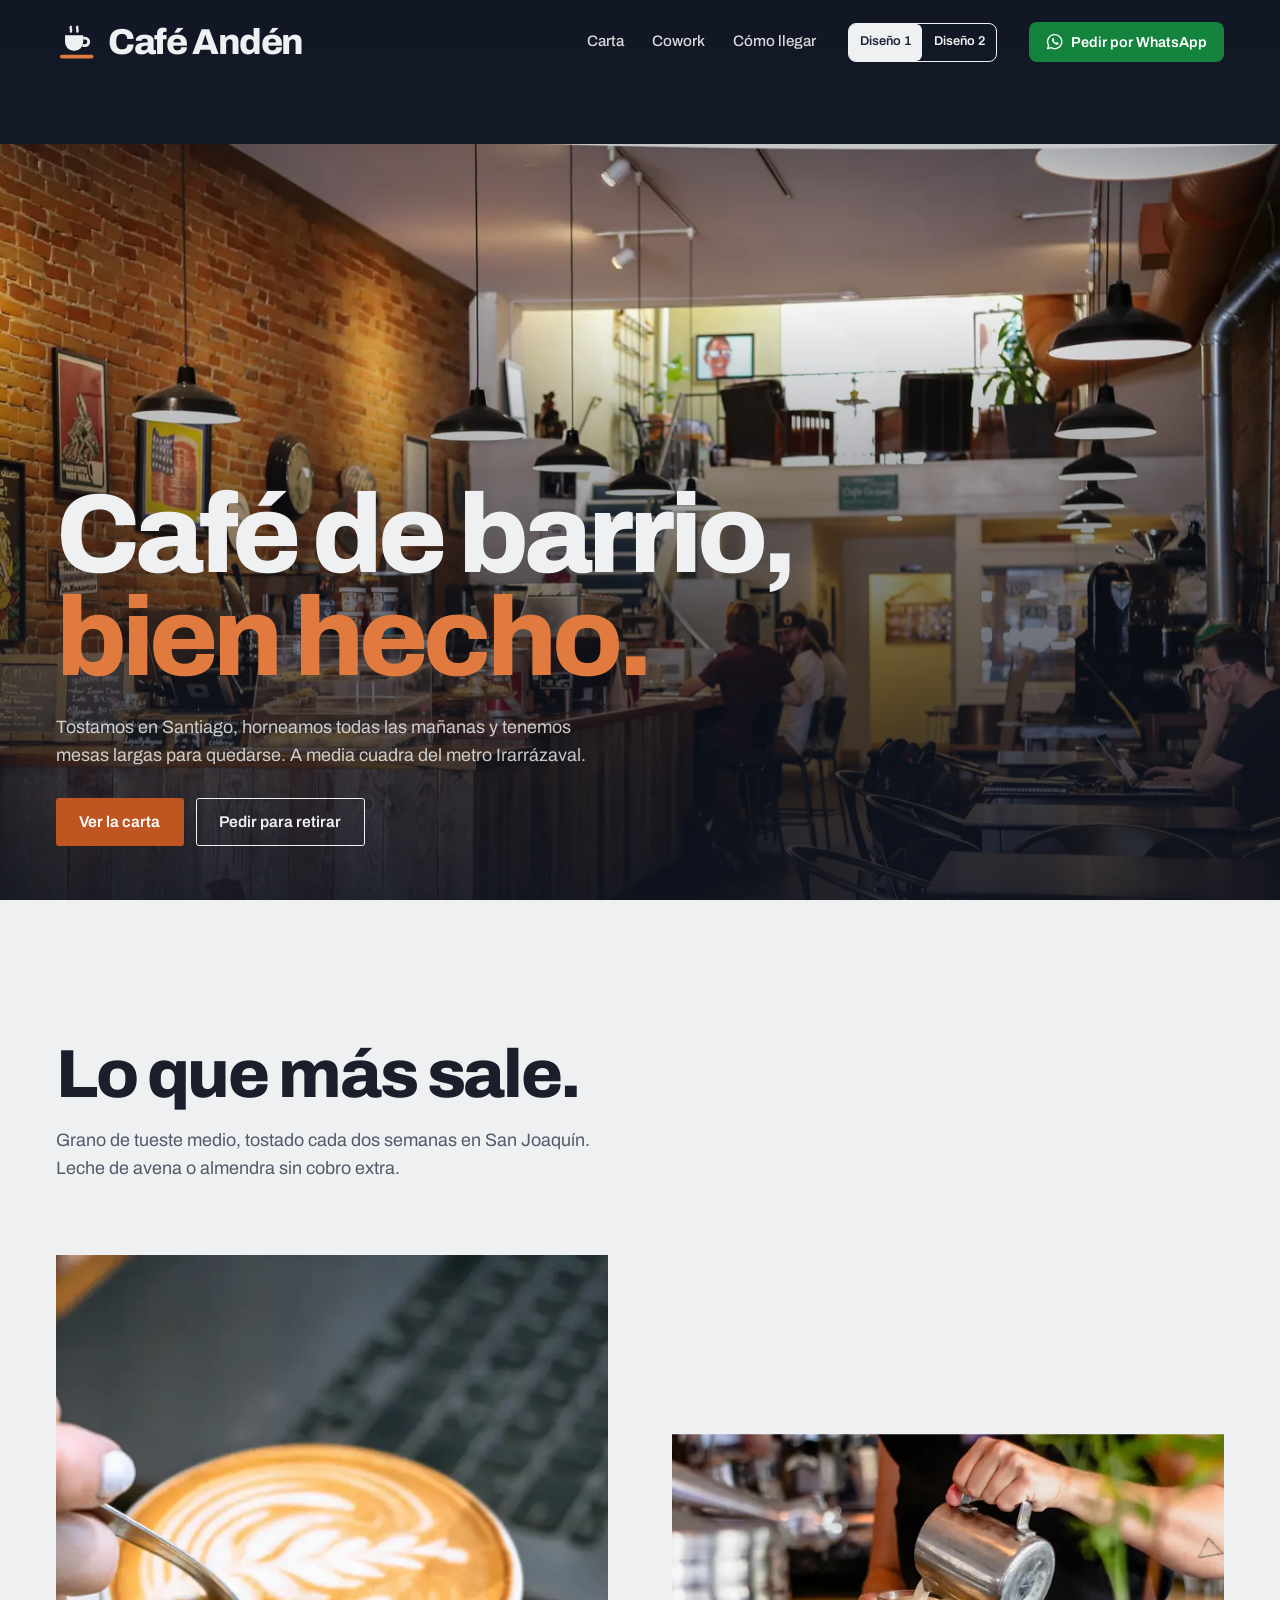
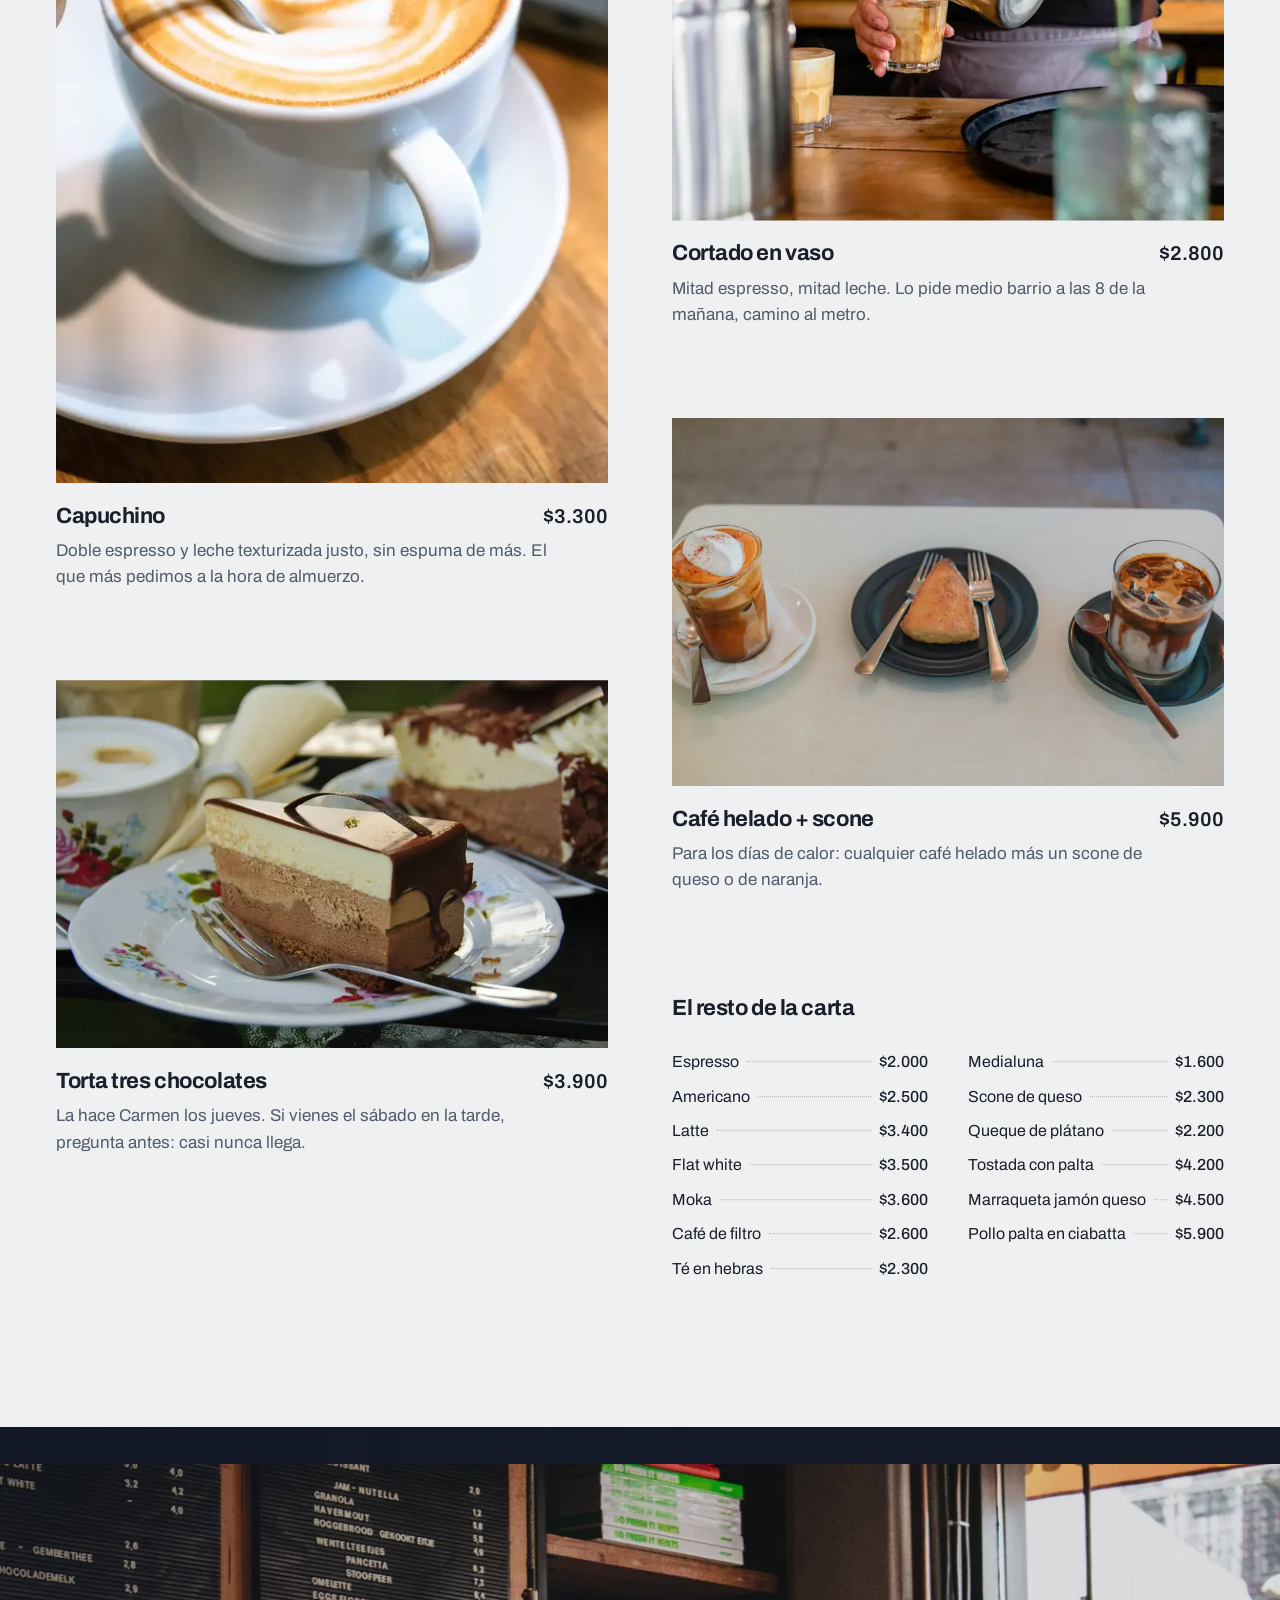
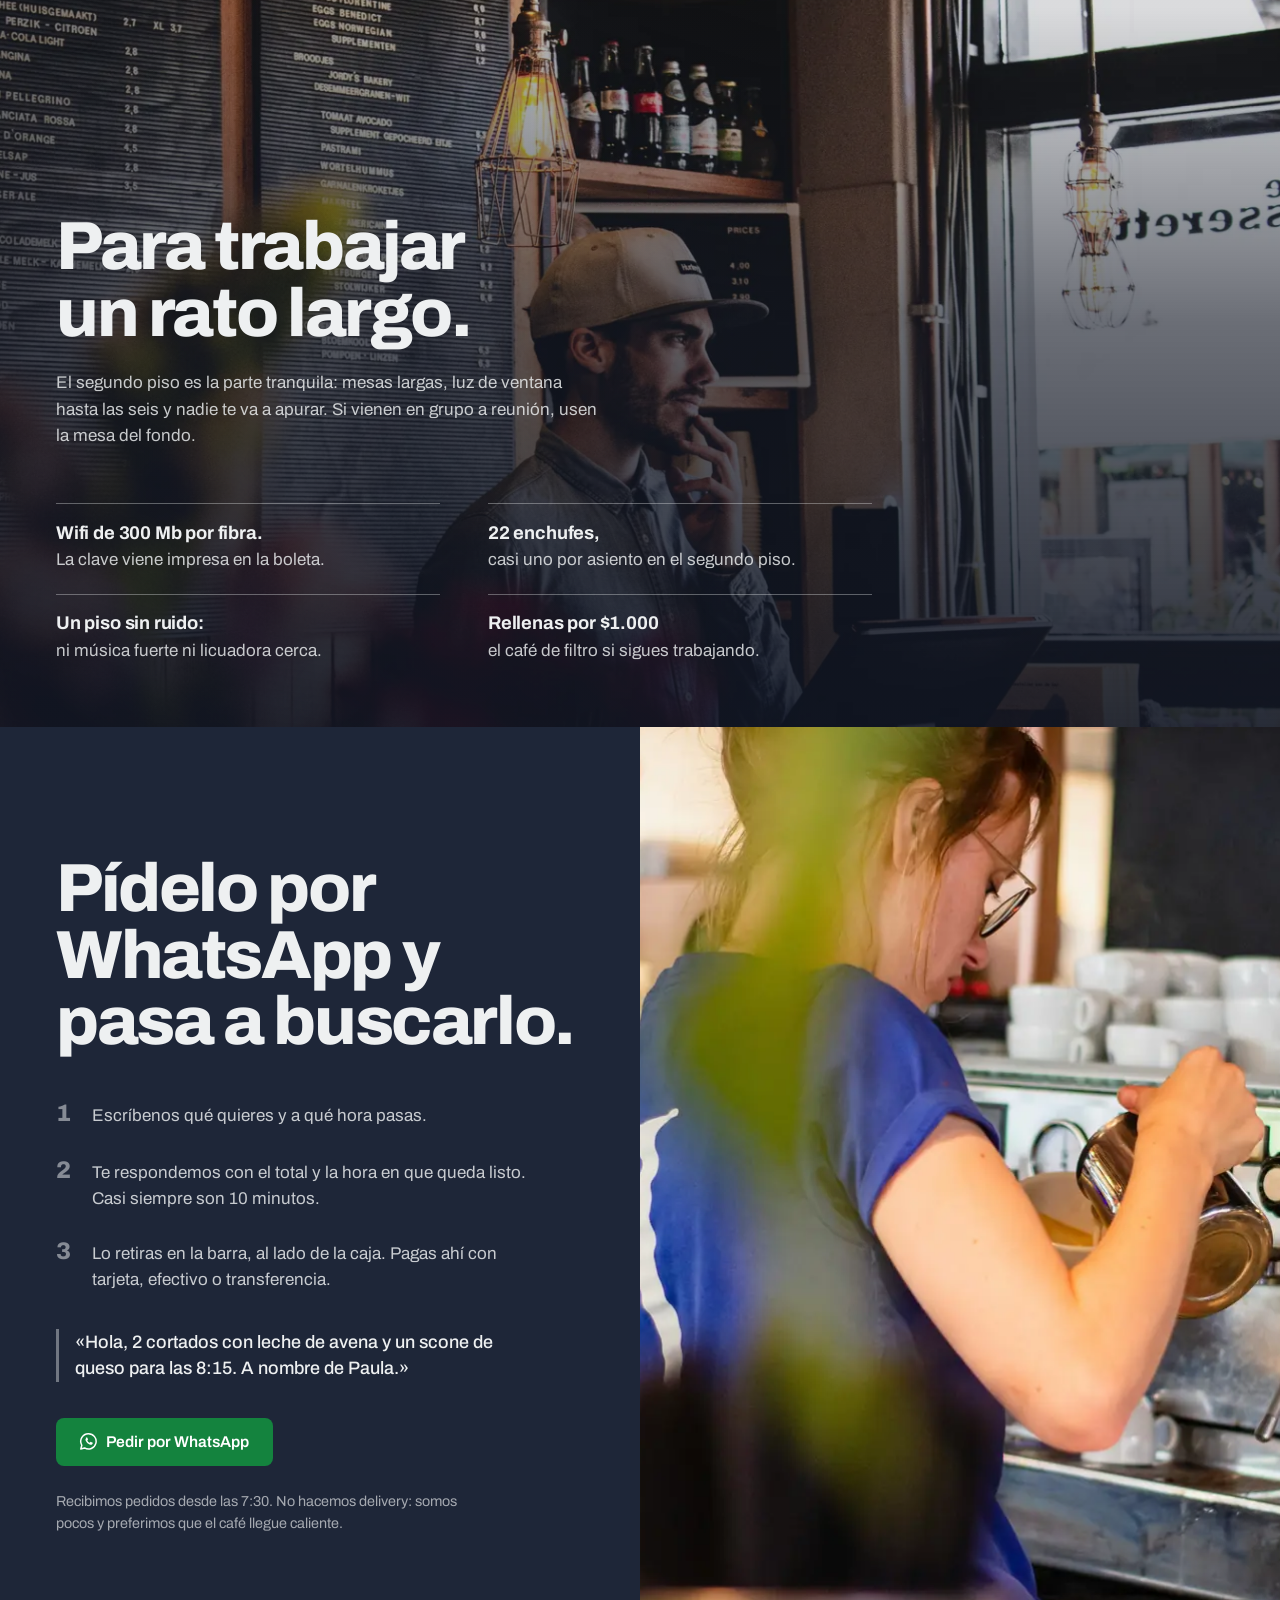
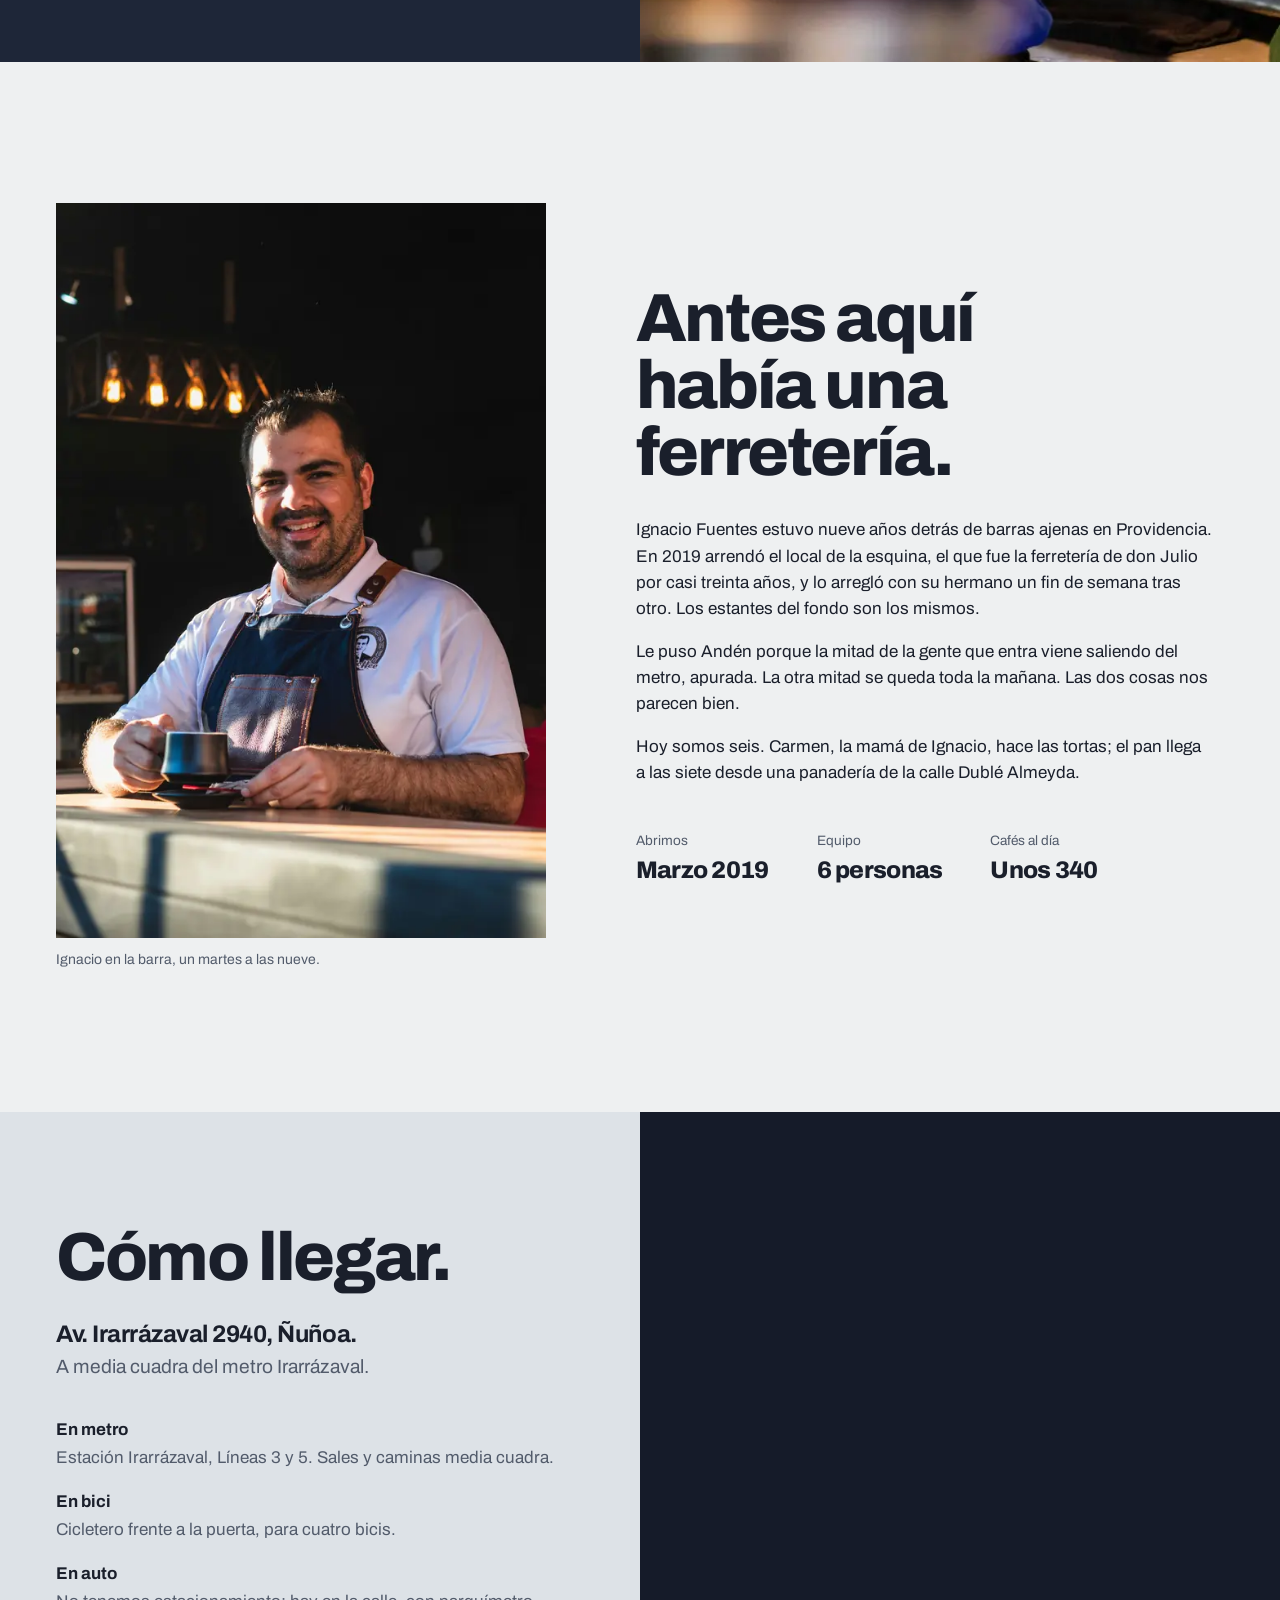
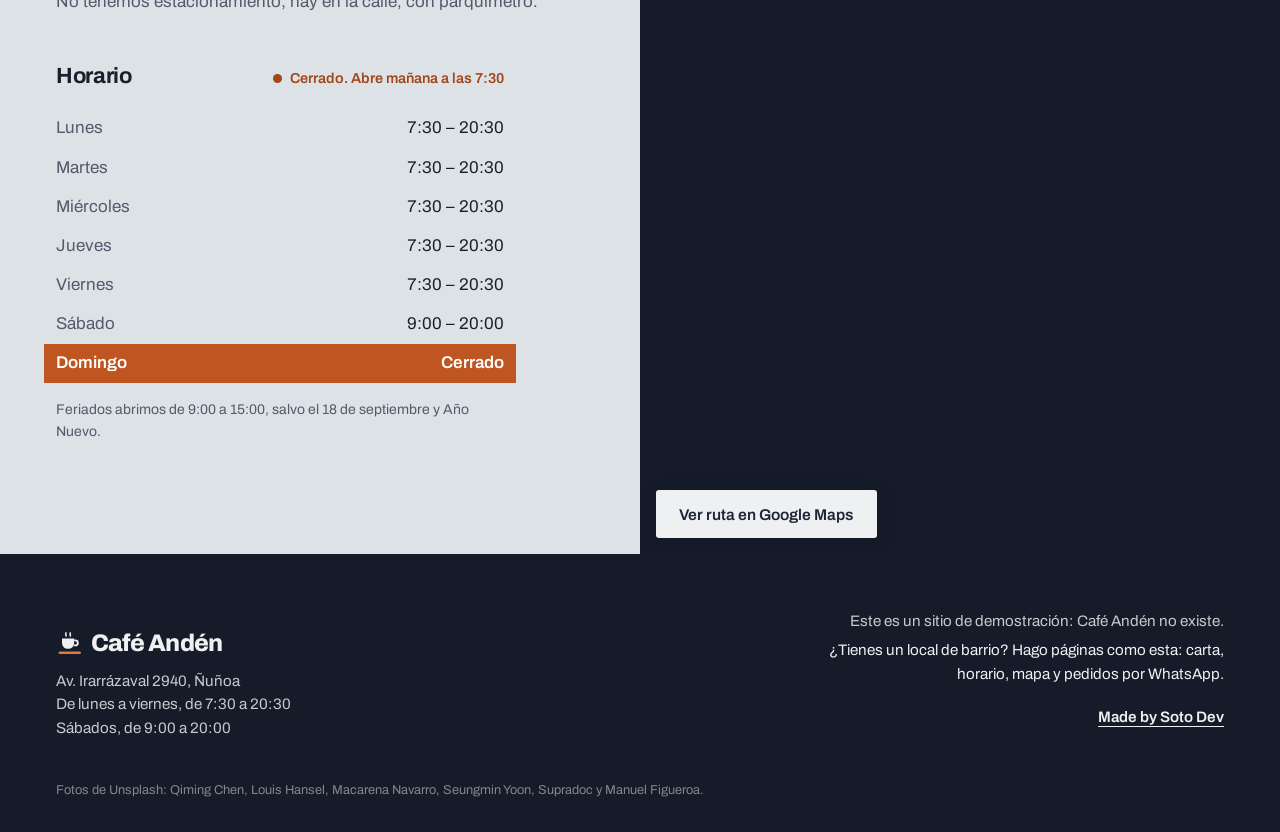
==== commit 809b8484: "Polish both designs: logo, mobile menu, calmer motion, unified WhatsApp - Logo mark (cup over the pl" ====
--- a/index.html
+++ b/index.html
@@ -36,18 +36,21 @@
          fetchpriority="high">
     <div class="hero__shade" aria-hidden="true"></div>
 
-    <div class="topbar" id="topbar">
+    <div class="topbar" id="topbar" data-menu>
     <nav class="nav wrap" aria-label="Principal">
-      <a class="nav__brand" href="#inicio">Café Andén</a>
-      <ul class="nav__links">
+      <a class="nav__brand" href="#inicio"><svg class="mark" viewBox="0 0 32 32" aria-hidden="true" focusable="false"><path d="M11.5 4.5c-1 1.2 1 2.2 0 3.6M16.5 4.5c-1 1.2 1 2.2 0 3.6" fill="none" stroke="currentColor" stroke-width="1.8" stroke-linecap="round"/><path d="M7 11h14v5.5a6.5 6.5 0 0 1-6.5 6.5h-1A6.5 6.5 0 0 1 7 16.5z" fill="currentColor"/><path d="M21 13.2h1.4a2.9 2.9 0 0 1 0 5.8h-1.9" fill="none" stroke="currentColor" stroke-width="2.2"/><rect class="mark__edge" x="3" y="26" width="26" height="3" rx="1.5"/></svg><span>Café Andén</span></a>
+      <ul class="nav__links" id="nav-links">
         <li><a href="#carta">Carta</a></li>
-        <li><a href="#trabajar">Para trabajar</a></li>
+        <li><a href="#trabajar">Cowork</a></li>
+        <li class="nav__extra"><a href="#pedir">Pedir</a></li>
+        <li class="nav__extra"><a href="#historia">Historia</a></li>
         <li><a href="#llegar">Cómo llegar</a></li>
       </ul>
       <div class="switch" role="group" aria-label="Elegir diseño">
         <a data-design-link="/" href="/" aria-current="page">Diseño 1</a>
         <a data-design-link="/calido" href="/calido">Diseño 2</a>
       </div>
+      <button class="menu-btn" type="button" aria-expanded="false" aria-controls="nav-links" aria-label="Menú"><svg viewBox="0 0 24 24" aria-hidden="true" focusable="false"><path d="M4 7h16M4 12h16M4 17h16" fill="none" stroke="currentColor" stroke-width="2" stroke-linecap="round"/></svg></button>
       <a class="btn btn--wa btn--sm nav__wa js-wa" href="#pedir"><svg class="wa-icon" viewBox="0 0 24 24" aria-hidden="true" focusable="false"><path d="M12 2.2a9.8 9.8 0 0 0-8.4 14.8L2.3 21.7l4.8-1.3A9.8 9.8 0 1 0 12 2.2z" fill="none" stroke="currentColor" stroke-width="1.9" stroke-linejoin="round"/><path d="M8.7 7.3c.2-.4.5-.4.8-.4h.6c.2 0 .4 0 .6.4l.8 1.9c.1.3 0 .5-.1.7l-.5.6c-.2.2-.2.4-.1.6.6 1.1 1.5 2 2.6 2.6.2.1.4.1.6-.1l.6-.7c.2-.2.4-.3.7-.2l1.9.9c.3.1.4.3.4.5 0 .9-.6 2-1.6 2.1-1 .2-2.6 0-4.6-1.6-1.6-1.3-2.6-2.9-2.9-3.8-.4-1.2-.1-2.2.6-2.5z" fill="currentColor"/></svg>Pedir por WhatsApp</a>
     </nav>
     </div>
@@ -159,10 +162,10 @@
         <h2 id="trabajar-title" class="h2">Para trabajar<br>un rato largo.</h2>
         <p class="bleed__lead">El segundo piso es la parte tranquila: mesas largas, luz de ventana hasta las seis y nadie te va a apurar. Si vienen en grupo a reunión, usen la mesa del fondo.</p>
         <ul class="datos">
-          <li><strong data-count="300" data-suffix=" Mb">300 Mb</strong><span>Wifi por fibra. La clave viene impresa en la boleta.</span></li>
-          <li><strong data-count="22">22</strong><span>enchufes, casi uno por asiento en el segundo piso.</span></li>
-          <li><strong>2º piso</strong><span>sin música fuerte ni licuadora cerca.</span></li>
-          <li><strong data-count="1000" data-prefix="$">$1.000</strong><span>el rellenado de café de filtro si sigues trabajando.</span></li>
+          <li><strong>Wifi de 300 Mb por fibra.</strong> La clave viene impresa en la boleta.</li>
+          <li><strong>22 enchufes,</strong> casi uno por asiento en el segundo piso.</li>
+          <li><strong>Un piso sin ruido:</strong> ni música fuerte ni licuadora cerca.</li>
+          <li><strong>Rellenas por $1.000</strong> el café de filtro si sigues trabajando.</li>
         </ul>
       </div>
     </section>
@@ -178,7 +181,7 @@
             <li><span class="pasos__n">3</span><p>Lo retiras en la barra, al lado de la caja. Pagas ahí con tarjeta, efectivo o transferencia.</p></li>
           </ol>
           <p class="pedir__ejemplo">«Hola, 2 cortados con leche de avena y un scone de queso para las 8:15. A nombre de Paula.»</p>
-          <a class="btn btn--wa js-wa" href="#pedir"><svg class="wa-icon" viewBox="0 0 24 24" aria-hidden="true" focusable="false"><path d="M12 2.2a9.8 9.8 0 0 0-8.4 14.8L2.3 21.7l4.8-1.3A9.8 9.8 0 1 0 12 2.2z" fill="none" stroke="currentColor" stroke-width="1.9" stroke-linejoin="round"/><path d="M8.7 7.3c.2-.4.5-.4.8-.4h.6c.2 0 .4 0 .6.4l.8 1.9c.1.3 0 .5-.1.7l-.5.6c-.2.2-.2.4-.1.6.6 1.1 1.5 2 2.6 2.6.2.1.4.1.6-.1l.6-.7c.2-.2.4-.3.7-.2l1.9.9c.3.1.4.3.4.5 0 .9-.6 2-1.6 2.1-1 .2-2.6 0-4.6-1.6-1.6-1.3-2.6-2.9-2.9-3.8-.4-1.2-.1-2.2.6-2.5z" fill="currentColor"/></svg>Escribir por WhatsApp</a>
+          <a class="btn btn--wa js-wa" href="#pedir"><svg class="wa-icon" viewBox="0 0 24 24" aria-hidden="true" focusable="false"><path d="M12 2.2a9.8 9.8 0 0 0-8.4 14.8L2.3 21.7l4.8-1.3A9.8 9.8 0 1 0 12 2.2z" fill="none" stroke="currentColor" stroke-width="1.9" stroke-linejoin="round"/><path d="M8.7 7.3c.2-.4.5-.4.8-.4h.6c.2 0 .4 0 .6.4l.8 1.9c.1.3 0 .5-.1.7l-.5.6c-.2.2-.2.4-.1.6.6 1.1 1.5 2 2.6 2.6.2.1.4.1.6-.1l.6-.7c.2-.2.4-.3.7-.2l1.9.9c.3.1.4.3.4.5 0 .9-.6 2-1.6 2.1-1 .2-2.6 0-4.6-1.6-1.6-1.3-2.6-2.9-2.9-3.8-.4-1.2-.1-2.2.6-2.5z" fill="currentColor"/></svg>Pedir por WhatsApp</a>
           <p class="pedir__nota">Recibimos pedidos desde las 7:30. No hacemos delivery: somos pocos y preferimos que el café llegue caliente.</p>
         </div>
         <div class="pedir__foto">
@@ -208,7 +211,7 @@
           <dl class="historia__datos">
             <div><dt>Abrimos</dt><dd>Marzo 2019</dd></div>
             <div><dt>Equipo</dt><dd>6 personas</dd></div>
-            <div><dt>Cafés al día</dt><dd data-count="340" data-prefix="Unos ">Unos 340</dd></div>
+            <div><dt>Cafés al día</dt><dd>Unos 340</dd></div>
           </dl>
         </div>
       </div>
@@ -264,13 +267,13 @@
   <footer class="footer">
     <div class="wrap footer__grid">
       <div>
-        <p class="footer__brand">Café Andén</p>
-        <p>Av. Irarrázaval 2940, Ñuñoa<br>Lun a vie 7:30–20:30 · Sáb 9:00–20:00</p>
+        <p class="footer__brand"><svg class="mark" viewBox="0 0 32 32" aria-hidden="true" focusable="false"><path d="M11.5 4.5c-1 1.2 1 2.2 0 3.6M16.5 4.5c-1 1.2 1 2.2 0 3.6" fill="none" stroke="currentColor" stroke-width="1.8" stroke-linecap="round"/><path d="M7 11h14v5.5a6.5 6.5 0 0 1-6.5 6.5h-1A6.5 6.5 0 0 1 7 16.5z" fill="currentColor"/><path d="M21 13.2h1.4a2.9 2.9 0 0 1 0 5.8h-1.9" fill="none" stroke="currentColor" stroke-width="2.2"/><rect class="mark__edge" x="3" y="26" width="26" height="3" rx="1.5"/></svg><span>Café Andén</span></p>
+        <p>Av. Irarrázaval 2940, Ñuñoa<br>De lunes a viernes, de 7:30 a 20:30<br>Sábados, de 9:00 a 20:00</p>
       </div>
       <div class="footer__demo">
-        <p>Sitio de demostración · negocio ficticio</p>
+        <p>Este es un sitio de demostración: Café Andén no existe.</p>
         <p class="footer__pitch">¿Tienes un local de barrio? Hago páginas como esta: carta, horario, mapa y pedidos por WhatsApp.</p>
-        <p><a href="https://sotodev.cl" target="_blank" rel="noopener">Made by Soto Dev · sotodev.cl</a></p>
+        <p><a href="https://sotodev.cl" target="_blank" rel="noopener">Made by Soto Dev</a></p>
       </div>
     </div>
     <div class="wrap footer__credits">
@@ -278,7 +281,7 @@
     </div>
   </footer>
 
-  <a class="wa-bar js-wa" id="wa-bar" href="#pedir" aria-hidden="true" tabindex="-1"><svg class="wa-icon" viewBox="0 0 24 24" aria-hidden="true" focusable="false"><path d="M12 2.2a9.8 9.8 0 0 0-8.4 14.8L2.3 21.7l4.8-1.3A9.8 9.8 0 1 0 12 2.2z" fill="none" stroke="currentColor" stroke-width="1.9" stroke-linejoin="round"/><path d="M8.7 7.3c.2-.4.5-.4.8-.4h.6c.2 0 .4 0 .6.4l.8 1.9c.1.3 0 .5-.1.7l-.5.6c-.2.2-.2.4-.1.6.6 1.1 1.5 2 2.6 2.6.2.1.4.1.6-.1l.6-.7c.2-.2.4-.3.7-.2l1.9.9c.3.1.4.3.4.5 0 .9-.6 2-1.6 2.1-1 .2-2.6 0-4.6-1.6-1.6-1.3-2.6-2.9-2.9-3.8-.4-1.2-.1-2.2.6-2.5z" fill="currentColor"/></svg>Pedir por WhatsApp para retirar</a>
+  <a class="wa-bar js-wa" id="wa-bar" href="#pedir" aria-hidden="true" tabindex="-1"><svg class="wa-icon" viewBox="0 0 24 24" aria-hidden="true" focusable="false"><path d="M12 2.2a9.8 9.8 0 0 0-8.4 14.8L2.3 21.7l4.8-1.3A9.8 9.8 0 1 0 12 2.2z" fill="none" stroke="currentColor" stroke-width="1.9" stroke-linejoin="round"/><path d="M8.7 7.3c.2-.4.5-.4.8-.4h.6c.2 0 .4 0 .6.4l.8 1.9c.1.3 0 .5-.1.7l-.5.6c-.2.2-.2.4-.1.6.6 1.1 1.5 2 2.6 2.6.2.1.4.1.6-.1l.6-.7c.2-.2.4-.3.7-.2l1.9.9c.3.1.4.3.4.5 0 .9-.6 2-1.6 2.1-1 .2-2.6 0-4.6-1.6-1.6-1.3-2.6-2.9-2.9-3.8-.4-1.2-.1-2.2.6-2.5z" fill="currentColor"/></svg>Pedir por WhatsApp</a>
 
   <script type="module" src="main.js"></script>
 </body>
--- a/styles.css
+++ b/styles.css
@@ -10,9 +10,9 @@
   --accent-text: #E07A3F;   /* text only, on navy or photos */
   --on-accent: #FFFFFF;
   --on-dark: rgba(238, 240, 241, 0.82);
-  --wa: #25D366;            /* WhatsApp green, dark text for AA */
-  --wa-hover: #3BDB78;
-  --on-wa: #0B2E17;
+  --wa: #14833E;            /* deep WhatsApp green: white text passes AA (4.8:1) */
+  --wa-hover: #0F6F33;
+  --on-wa: #FFFFFF;
   --gutter: clamp(16px, 4.5vw, 56px);
   --max: 1200px;
   --font: "Archivo", system-ui, -apple-system, "Segoe UI", sans-serif;
@@ -20,7 +20,7 @@
 
 *, *::before, *::after { box-sizing: border-box; }
 
-html { scroll-behavior: smooth; scroll-padding-top: 72px; -webkit-text-size-adjust: 100%; }
+html { scroll-behavior: smooth; scroll-padding-top: 80px; -webkit-text-size-adjust: 100%; }
 @media (prefers-reduced-motion: reduce) { html { scroll-behavior: auto; } }
 
 body {
@@ -82,21 +82,31 @@
 .btn--outline:hover { background: var(--paper); color: var(--navy); }
 .btn--accent { background: var(--accent); color: var(--on-accent); }
 .btn--accent:hover { background: var(--accent-dark); }
-.btn--wa { gap: .5rem; background: var(--wa); color: var(--on-wa); }
+.btn--wa { gap: .5rem; border-radius: 8px; background: var(--wa); color: var(--on-wa); }
 .btn--wa:hover { background: var(--wa-hover); }
 .wa-icon { width: 1.2em; height: 1.2em; flex: none; }
 
 /* ---------- Design switch ---------- */
 .switch {
   display: inline-flex; flex: none;
-  border: 1.5px solid var(--paper); border-radius: 3px;
+  border: 1.5px solid var(--paper); border-radius: 8px;
   font-size: .8rem; font-weight: 600;
 }
-.switch a { padding: .5rem .7rem; border-radius: 1px; text-decoration: none; color: var(--paper); white-space: nowrap; }
+.switch a { display: inline-flex; align-items: center; min-height: 37px; padding: 0 .7rem; border-radius: 6px; text-decoration: none; color: var(--paper); white-space: nowrap; }
 .switch a:focus-visible { outline-offset: -4px; }
 .switch a[aria-current="page"]:focus-visible { outline-color: var(--navy); }
 .switch a:hover { background: rgba(238,240,241,.15); }
 .switch a[aria-current="page"] { background: var(--paper); color: var(--navy); }
+
+/* ---------- Mobile menu button ---------- */
+.menu-btn {
+  display: none; place-items: center; flex: none;
+  width: 44px; height: 44px; padding: 0;
+  border: 1.5px solid var(--paper); border-radius: 8px;
+  background: transparent; color: var(--paper); cursor: pointer;
+}
+.menu-btn svg { width: 22px; height: 22px; }
+.menu-btn[aria-expanded="true"] { background: var(--paper); color: var(--navy); }
 
 /* ---------- Hero ---------- */
 .hero {
@@ -127,7 +137,7 @@
   color: var(--paper);
   transition: background-color .3s, box-shadow .3s;
 }
-.topbar.is-scrolled {
+.topbar.is-scrolled, .topbar.is-open {
   background: rgba(30, 38, 56, .94);
   -webkit-backdrop-filter: blur(10px);
   backdrop-filter: blur(10px);
@@ -141,13 +151,19 @@
   padding-top: 1.25rem; padding-bottom: 1.25rem;
 }
 .nav__brand {
+  display: inline-flex; align-items: center; gap: .3em;
+  min-height: 44px;
   font-weight: 800;
-  font-size: clamp(1.75rem, 3vw, 2.5rem);
+  font-size: clamp(1.5rem, 3vw, 2.25rem);
   letter-spacing: -0.04em;
   line-height: 1;
   text-decoration: none; margin-right: auto;
 }
+/* logo mark: a cup over the platform edge (the "andén") */
+.mark { width: 1.15em; height: 1.15em; flex: none; }
+.mark__edge { fill: var(--accent-text); }
 .nav__links { display: flex; gap: 1.75rem; font-size: 0.95rem; font-weight: 500; }
+.nav__extra { display: none; }
 .nav__links a { text-decoration: none; opacity: .9; }
 .nav__links a:hover { opacity: 1; text-decoration: underline; text-underline-offset: 4px; }
 
@@ -249,19 +265,18 @@
 
 .datos {
   display: grid;
-  grid-template-columns: 1fr 1fr;
-  gap: 1.75rem 1.5rem;
-  margin-top: clamp(2.5rem, 6vh, 4rem);
-}
-@media (min-width: 860px) { .datos { grid-template-columns: repeat(4, 1fr); gap: 2.5rem; } }
-.datos strong {
-  display: block;
-  font-size: clamp(1.9rem, 3.6vw, 3rem);
-  font-weight: 800;
-  letter-spacing: -0.035em;
-  line-height: 1;
-}
-.datos span { display: block; margin-top: .5rem; font-size: .95rem; color: var(--on-dark); max-width: 16rem; }
+  gap: 1.25rem 2rem;
+  max-width: 52rem;
+  margin-top: clamp(2.5rem, 6vh, 3.5rem);
+}
+@media (min-width: 560px) { .datos { grid-template-columns: 1fr 1fr; } }
+.datos li {
+  padding-top: .9rem;
+  border-top: 1.5px solid rgba(238,240,241,.35);
+  color: var(--on-dark);
+  max-width: 24rem;
+}
+.datos strong { display: block; color: var(--paper); font-size: 1.15rem; font-weight: 700; letter-spacing: -0.01em; }
 
 /* ---------- Pedidos ---------- */
 .pedir { background: var(--navy); color: var(--paper); }
@@ -394,10 +409,10 @@
   .footer__grid { grid-template-columns: 1fr auto; align-items: end; }
   .footer__demo { text-align: right; }
 }
-.footer__brand { font-size: 1.5rem; font-weight: 800; letter-spacing: -0.03em; color: var(--paper); margin-bottom: .5rem; }
+.footer__brand { display: flex; align-items: center; gap: .3em; font-size: 1.5rem; font-weight: 800; letter-spacing: -0.03em; color: var(--paper); margin-bottom: .5rem; }
 .footer__pitch { margin: .35rem 0 .5rem; max-width: 26rem; color: var(--paper); }
 @media (min-width: 700px) { .footer__pitch { margin-left: auto; } }
-.footer__demo a { color: var(--paper); font-weight: 600; text-underline-offset: 4px; }
+.footer__demo a { display: inline-block; padding-block: .7rem; color: var(--paper); font-weight: 600; text-underline-offset: 4px; }
 .footer__credits { margin-top: 2.5rem; font-size: .8rem; color: rgba(238,240,241,.5); }
 
 /* ---------- Mobile WhatsApp bar ---------- */
@@ -406,7 +421,26 @@
 @media (max-width: 859px) {
   .nav__links { display: none; }
   .nav__wa { display: none; }
-  .nav { gap: 1rem; }
+  .nav { gap: .6rem; }
+  .nav__brand { font-size: 1.2rem; white-space: nowrap; }
+  .switch a { min-height: 44px; }
+  .js .menu-btn { display: grid; }
+
+  /* open menu: a navy panel under the bar */
+  .is-open .nav__links {
+    display: grid; gap: 0;
+    position: absolute; top: 100%; left: 0; right: 0;
+    padding: .25rem var(--gutter) 1rem;
+    background: var(--navy);
+    box-shadow: 0 16px 24px rgba(16,21,34,.3);
+    font-size: 1.15rem;
+  }
+  .is-open .nav__extra { display: block; }
+  .is-open .nav__links a {
+    display: flex; align-items: center; min-height: 52px;
+    border-top: 1px solid rgba(238,240,241,.14);
+    opacity: 1;
+  }
 
   .wa-bar {
     display: flex; align-items: center; justify-content: center;
@@ -417,7 +451,7 @@
     gap: .5rem;
     background: var(--wa);
     color: var(--on-wa);
-    border-radius: 3px;
+    border-radius: 10px;
     font-weight: 600;
     text-decoration: none;
     box-shadow: 0 6px 24px rgba(16,21,34,.28);
@@ -429,7 +463,8 @@
 }
 
 @media (max-width: 380px) {
-  .nav .btn--sm { padding: 0 .75rem; font-size: .85rem; }
+  .nav__brand { font-size: 1.05rem; }
+  .switch a { padding: 0 .5rem; }
 }
 
 /* ---------- Motion ---------- */
@@ -449,20 +484,10 @@
 @keyframes fade-up   { from { opacity: 0; transform: translateY(22px); } to { opacity: 1; transform: none; } }
 @keyframes fade-down { from { opacity: 0; transform: translateY(-14px); } to { opacity: 1; transform: none; } }
 
-/* scroll reveal (classes added by shared.js) */
-.js .reveal {
-  opacity: 0;
-  transform: translateY(32px);
-  transition: opacity .9s var(--ease), transform 1s var(--ease);
-  transition-delay: var(--d, 0s);
-}
-.js .reveal.is-in { opacity: 1; transform: none; }
-
 /* photos unveil from the bottom; never cropped once revealed */
 .js .reveal-img img {
   clip-path: inset(100% 0 0 0);
   transition: clip-path 1.2s var(--ease), scale 1.8s var(--ease);
-  transition-delay: var(--d, 0s);
 }
 .js .reveal-img.is-in img { clip-path: inset(0 0 0 0); }
 .pedir__foto { overflow: hidden; }
@@ -483,7 +508,6 @@
     animation: none !important;
     transition: none !important;
   }
-  .js .reveal { opacity: 1; transform: none; }
   .js .reveal-img img { clip-path: none; scale: 1; }
   .hero__img, .bleed__img { translate: none !important; }
 }
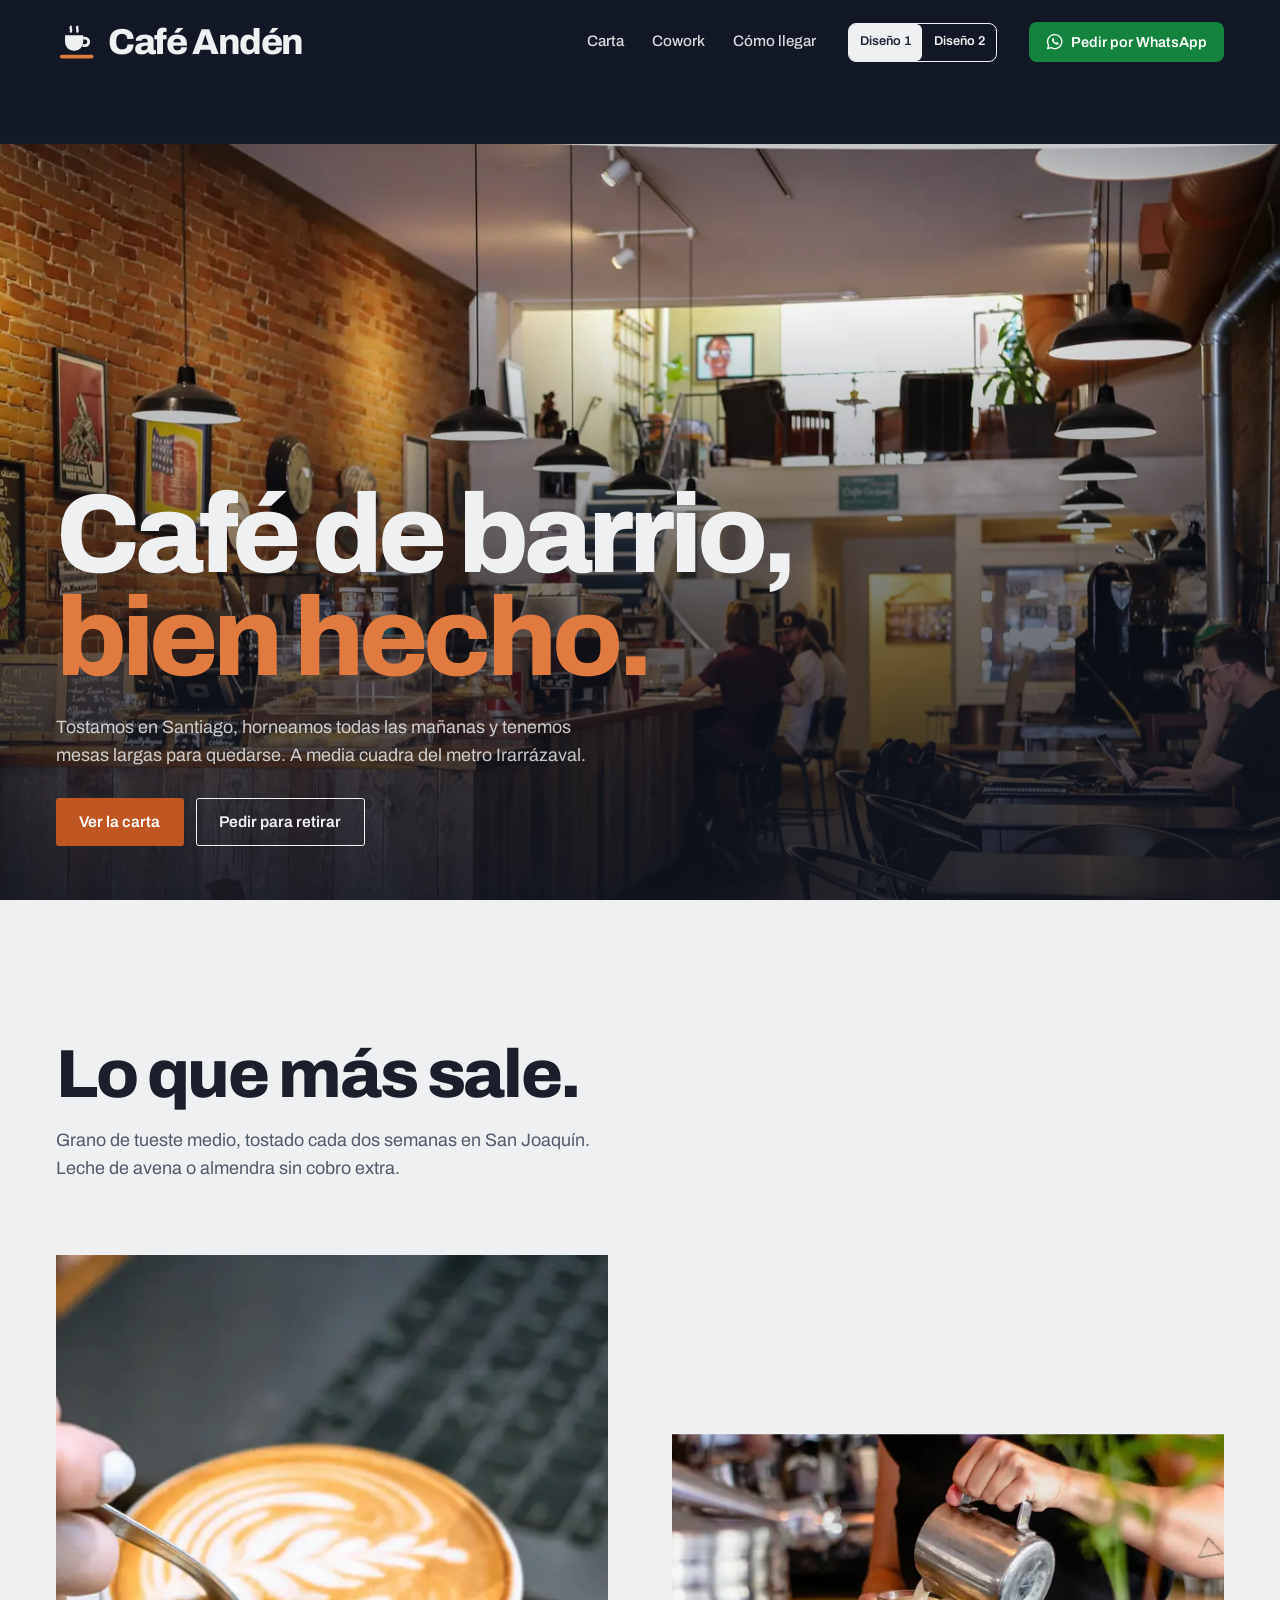
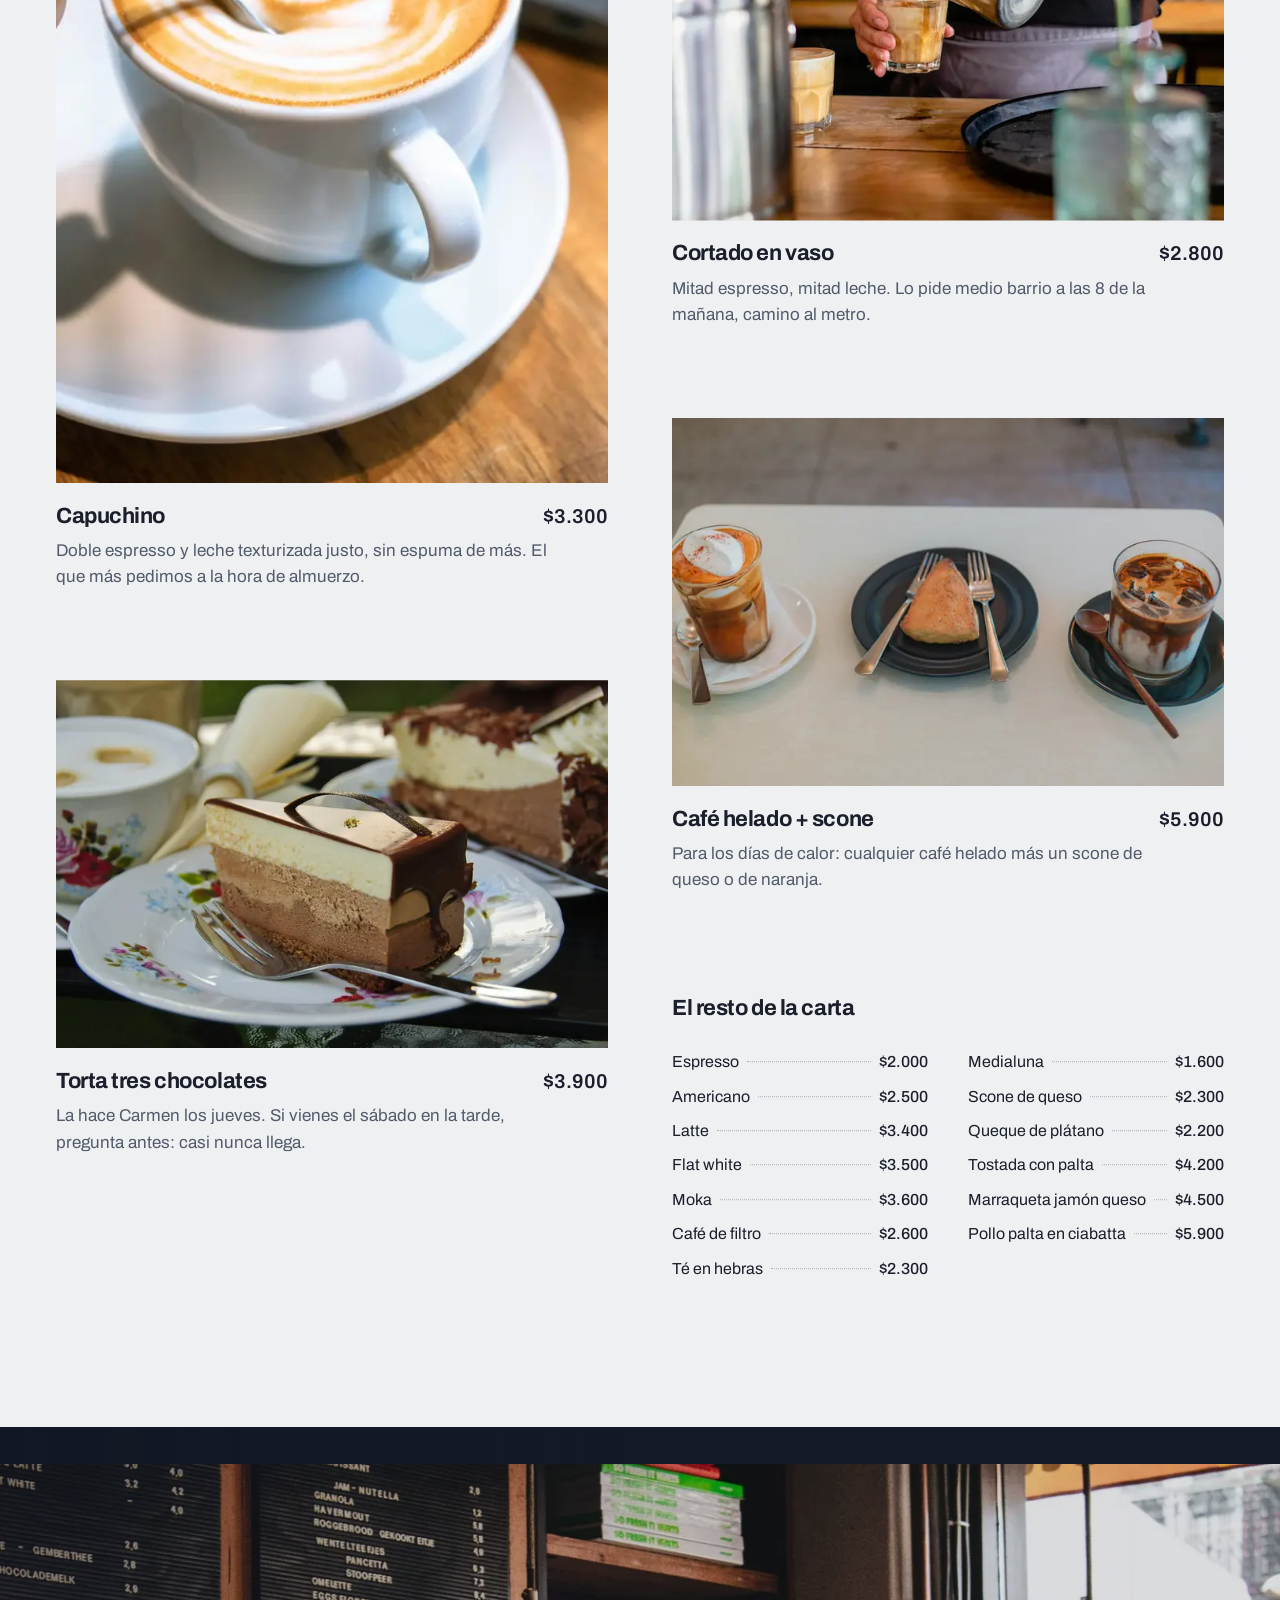
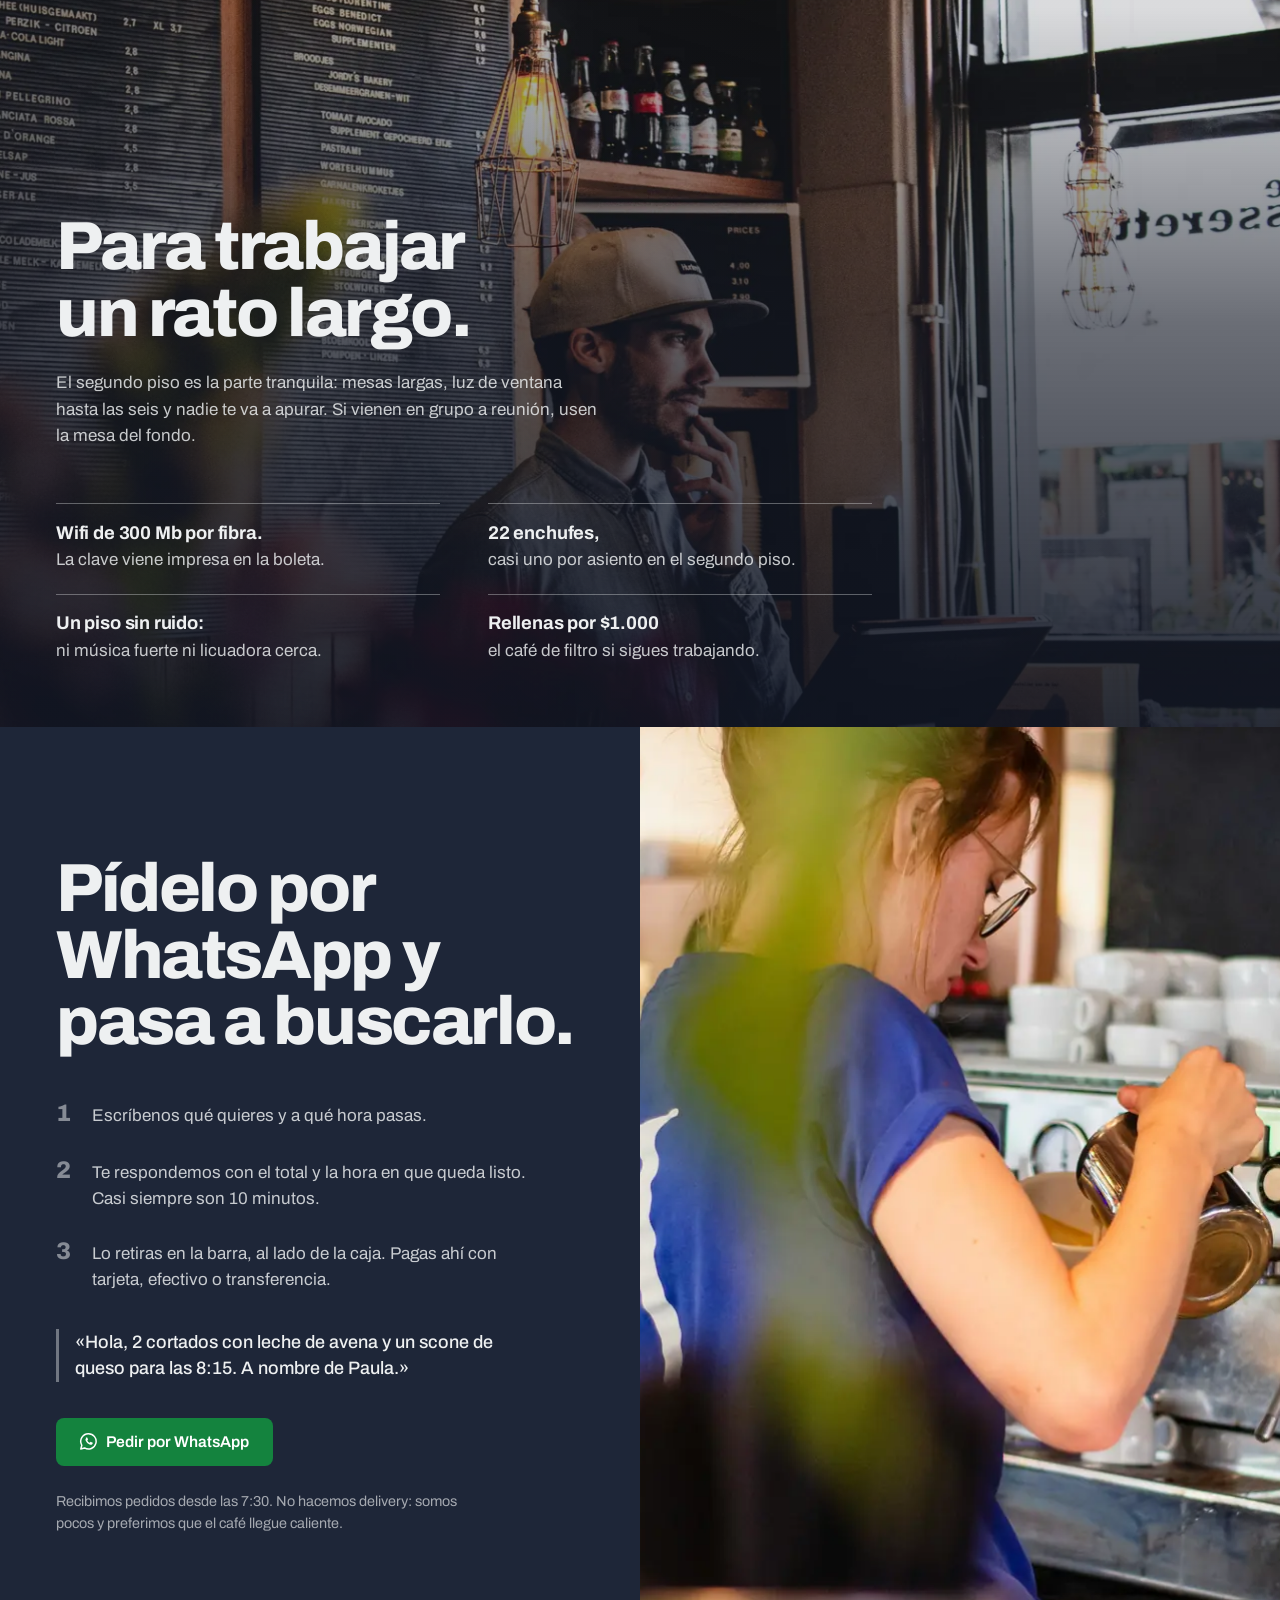
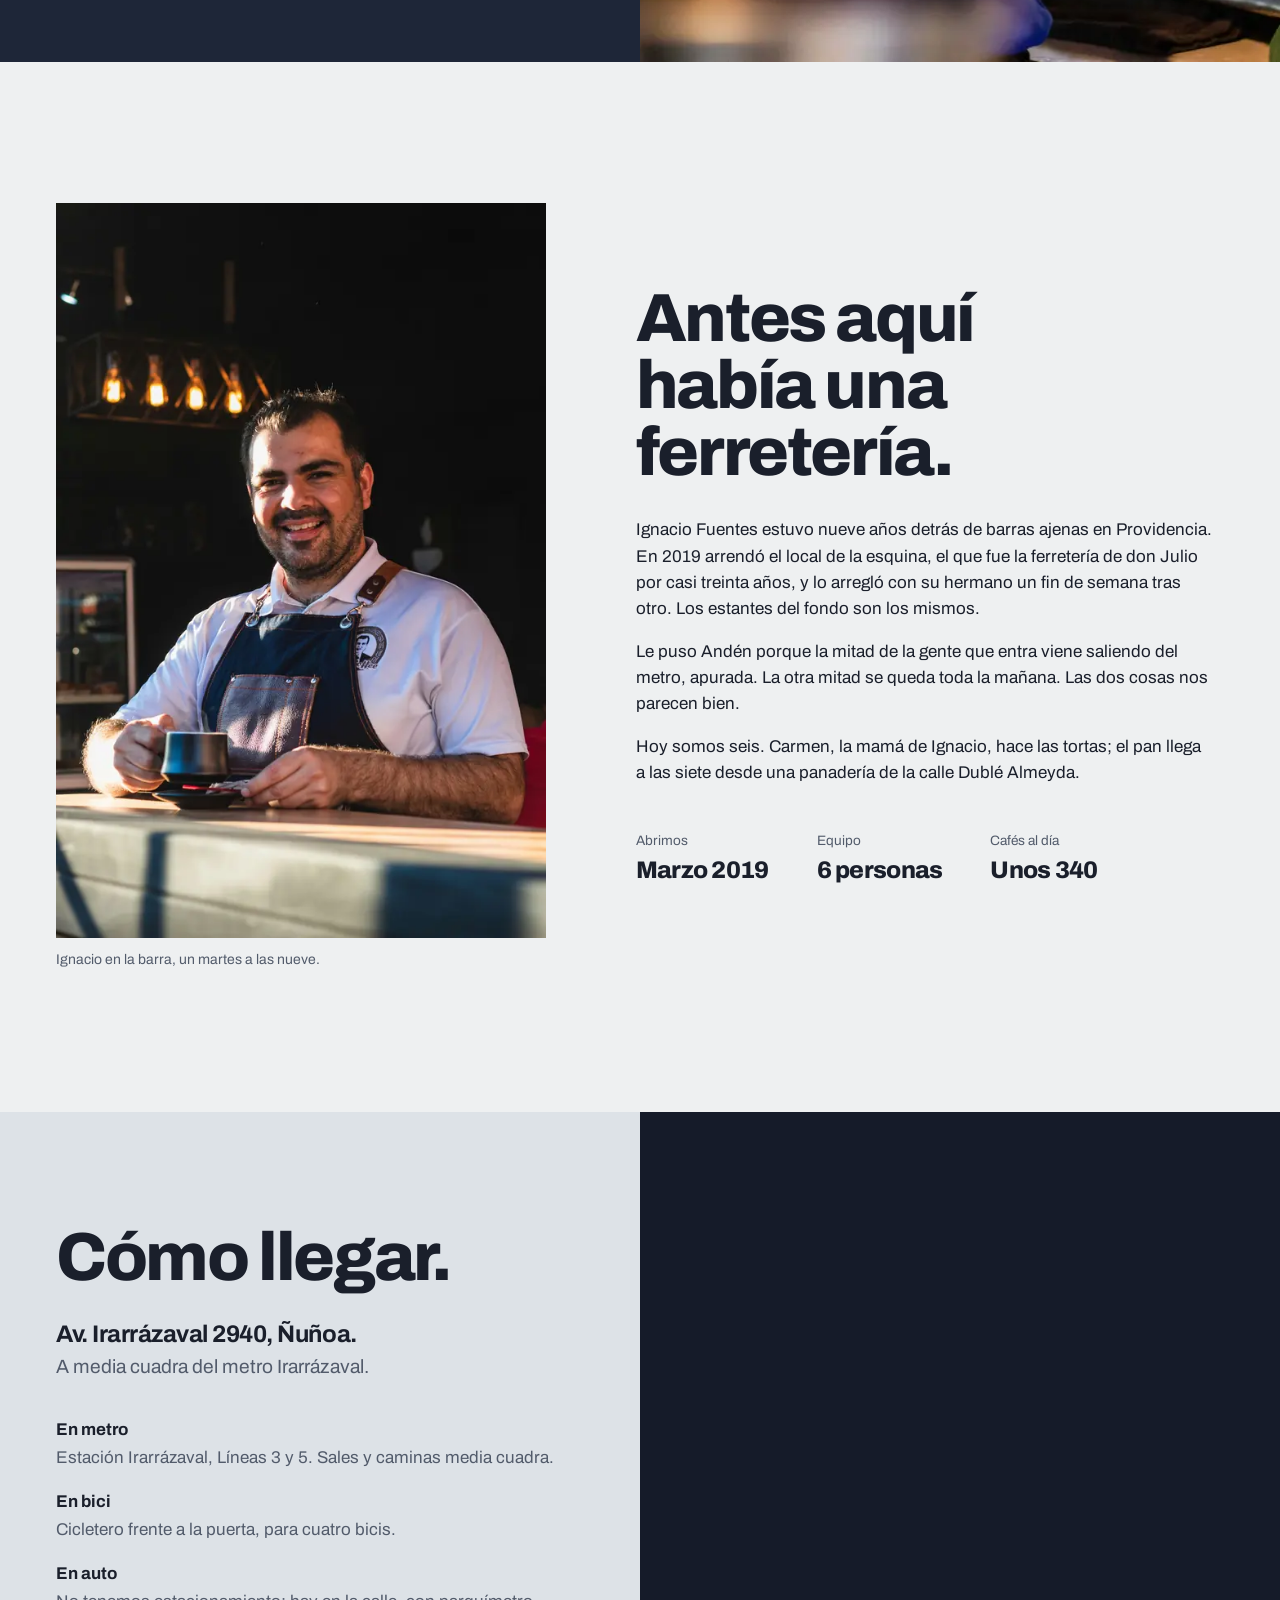
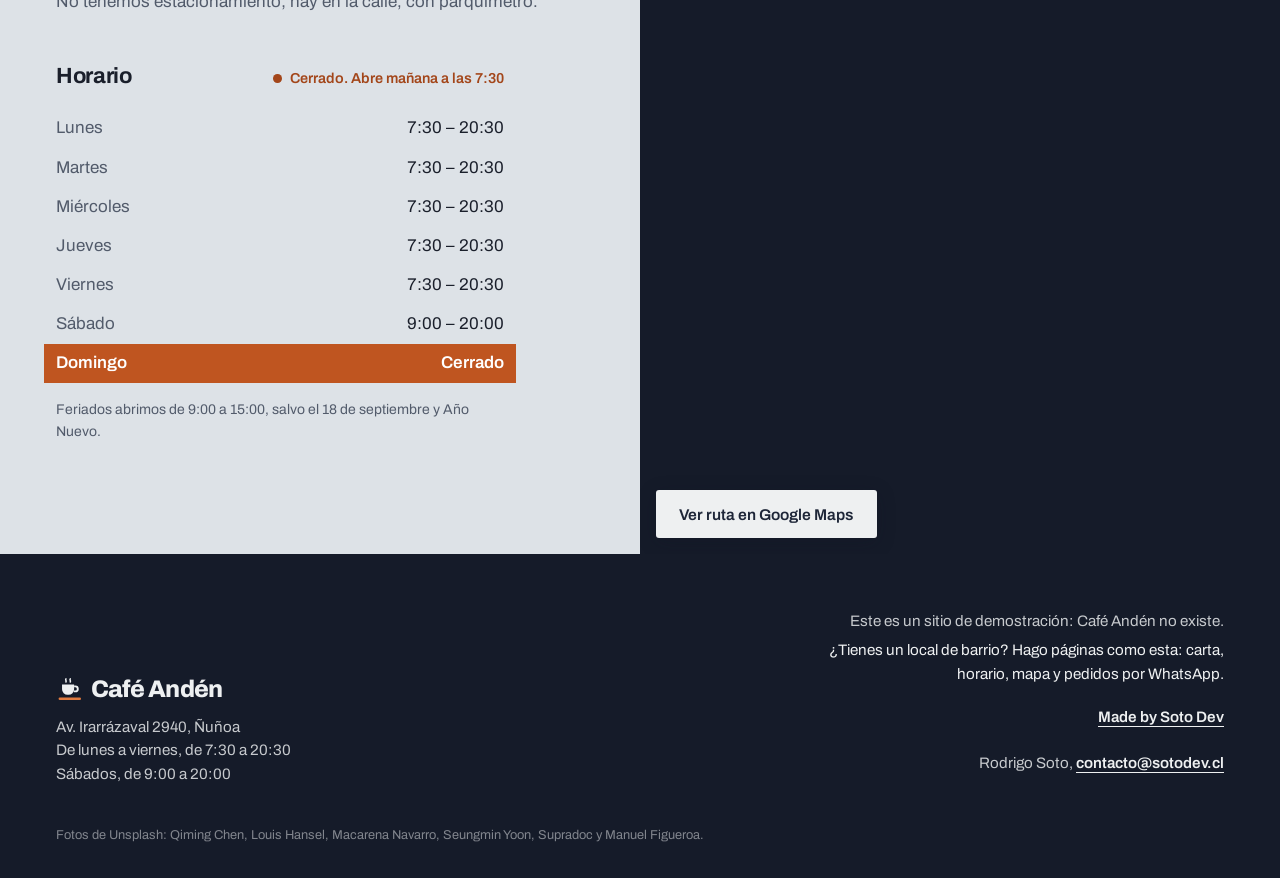
==== commit 2e3dd8fd: "Add developer contact to the footer and let crawlers follow links - Footer credits Rodrigo Soto with" ====
--- a/index.html
+++ b/index.html
@@ -7,8 +7,8 @@
   <title>Café Andén · Café de barrio en Ñuñoa</title>
   <meta name="description" content="Cafetería de barrio a media cuadra del metro Irarrázaval. Café tostado en Santiago, horneado del día, wifi y enchufes, pedidos por WhatsApp para retirar.">
   <meta name="theme-color" content="#1E2638">
-  <!-- Fictional business at a real street: keep it out of search results -->
-  <meta name="robots" content="noindex, nofollow">
+  <!-- Fictional business at a real street: keep it out of search results, but let crawlers follow the link to sotodev.cl -->
+  <meta name="robots" content="noindex, follow">
   <link rel="icon" href="favicon.svg" type="image/svg+xml">
 
   <meta property="og:type" content="website">
@@ -274,6 +274,7 @@
         <p>Este es un sitio de demostración: Café Andén no existe.</p>
         <p class="footer__pitch">¿Tienes un local de barrio? Hago páginas como esta: carta, horario, mapa y pedidos por WhatsApp.</p>
         <p><a href="https://sotodev.cl" target="_blank" rel="noopener">Made by Soto Dev</a></p>
+        <p class="footer__dev">Rodrigo Soto, <a href="mailto:contacto@sotodev.cl?subject=Consulta%20por%20un%20proyecto">contacto@sotodev.cl</a></p>
       </div>
     </div>
     <div class="wrap footer__credits">
--- a/styles.css
+++ b/styles.css
@@ -412,6 +412,8 @@
 .footer__brand { display: flex; align-items: center; gap: .3em; font-size: 1.5rem; font-weight: 800; letter-spacing: -0.03em; color: var(--paper); margin-bottom: .5rem; }
 .footer__pitch { margin: .35rem 0 .5rem; max-width: 26rem; color: var(--paper); }
 @media (min-width: 700px) { .footer__pitch { margin-left: auto; } }
+.footer__dev { color: var(--on-dark); }
+.footer__dev a { font-weight: 500; }
 .footer__demo a { display: inline-block; padding-block: .7rem; color: var(--paper); font-weight: 600; text-underline-offset: 4px; }
 .footer__credits { margin-top: 2.5rem; font-size: .8rem; color: rgba(238,240,241,.5); }
 
